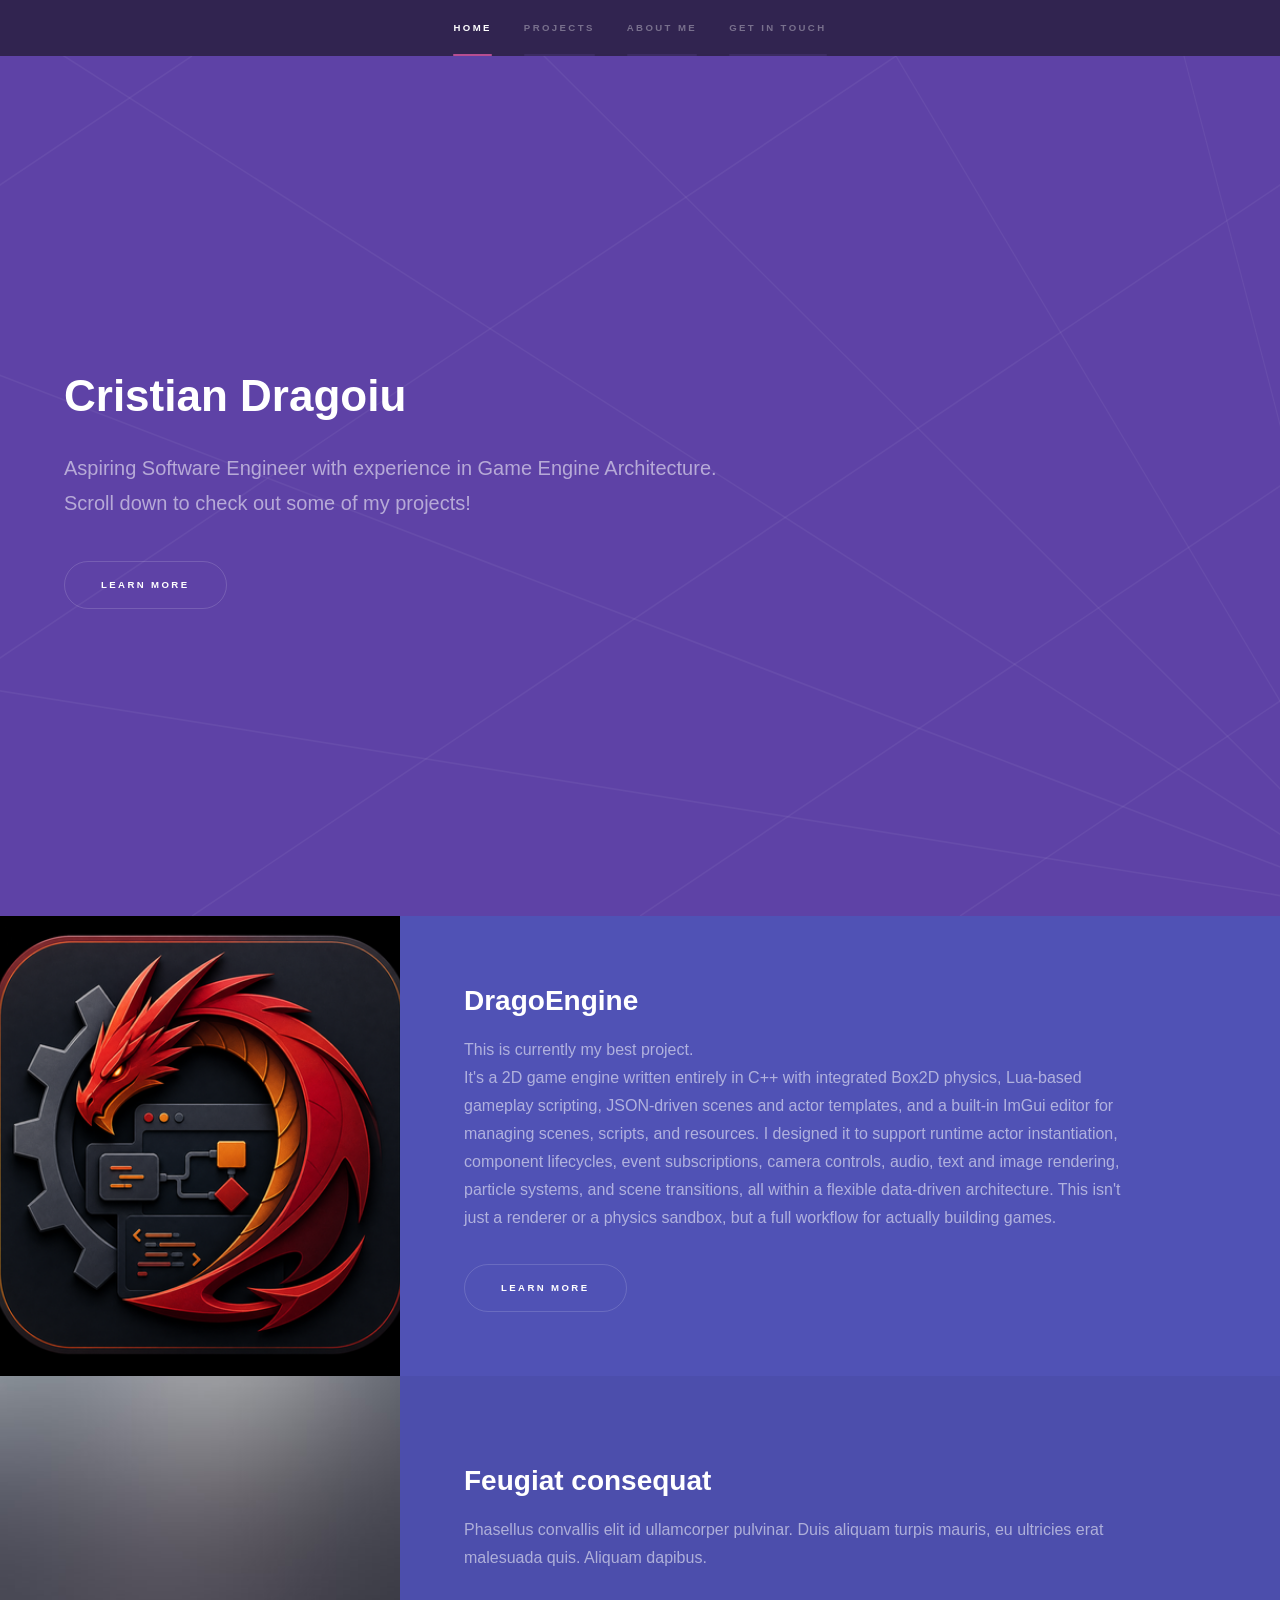
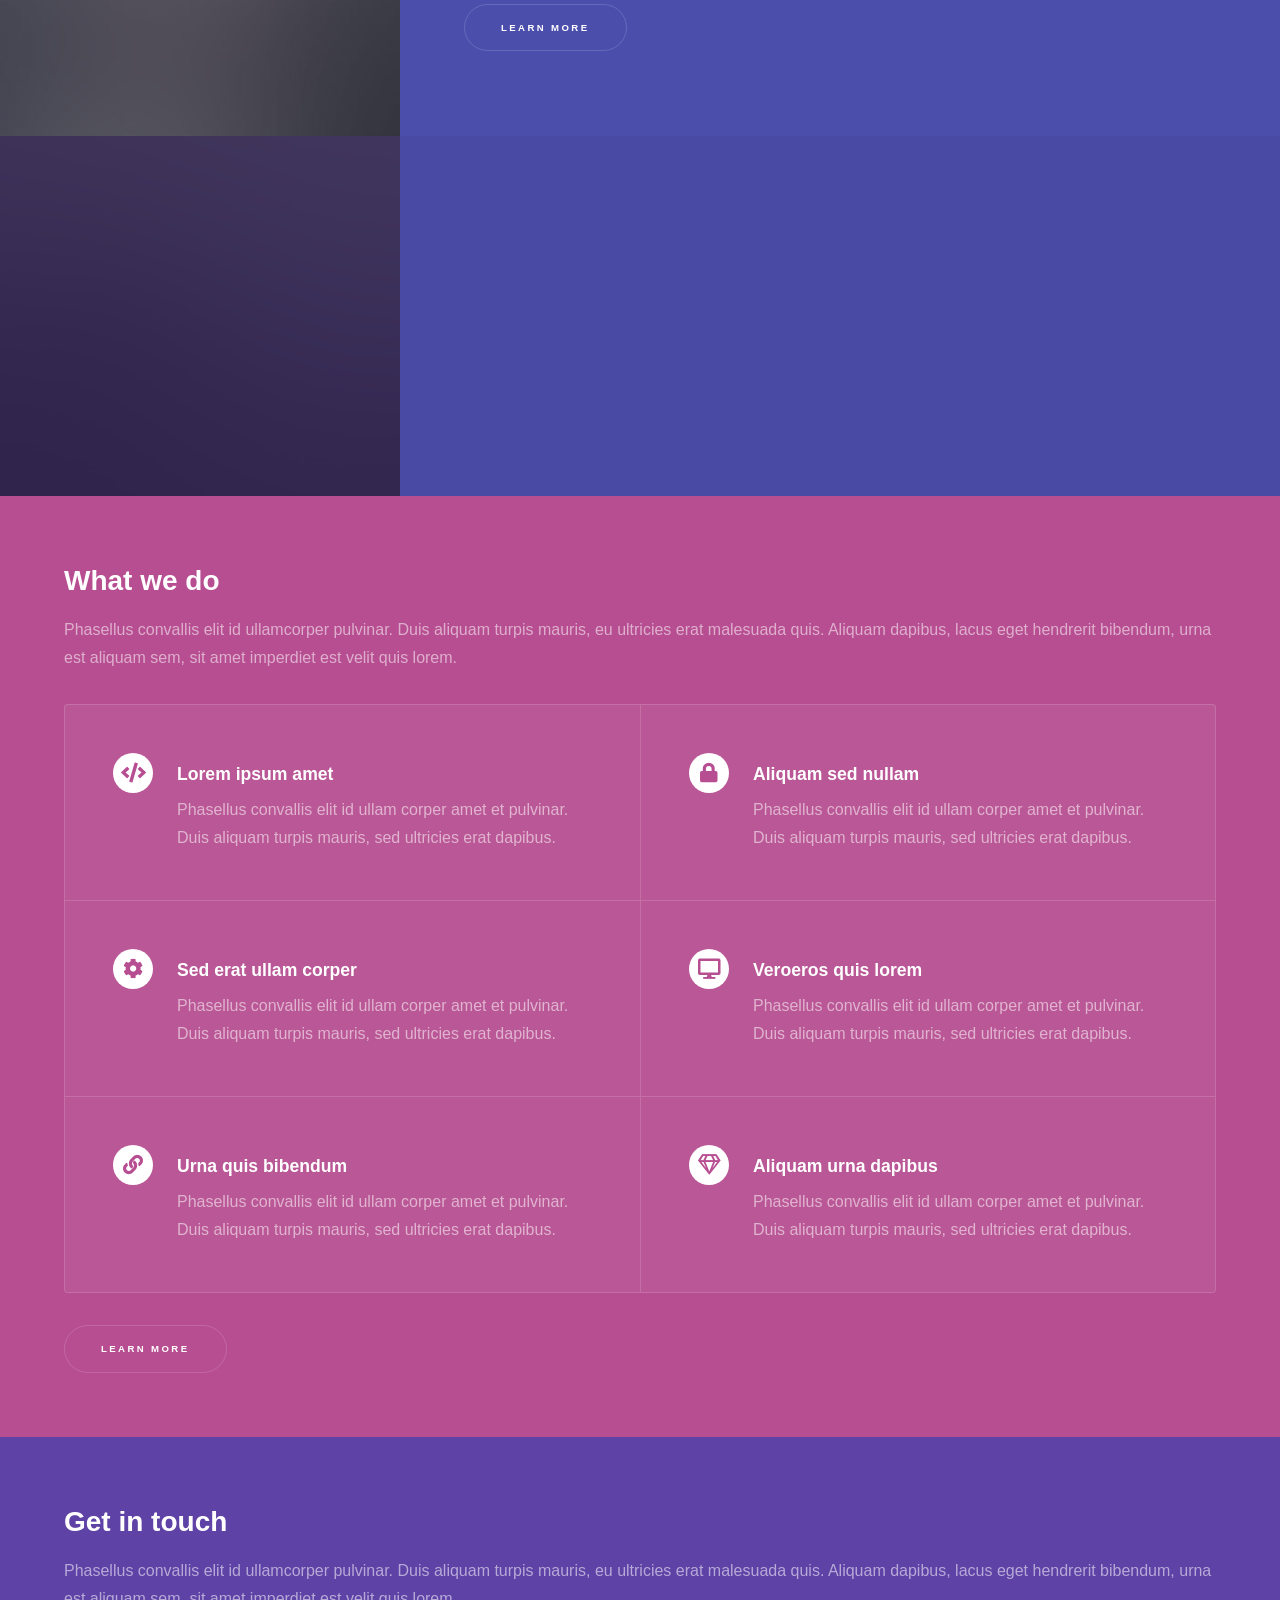
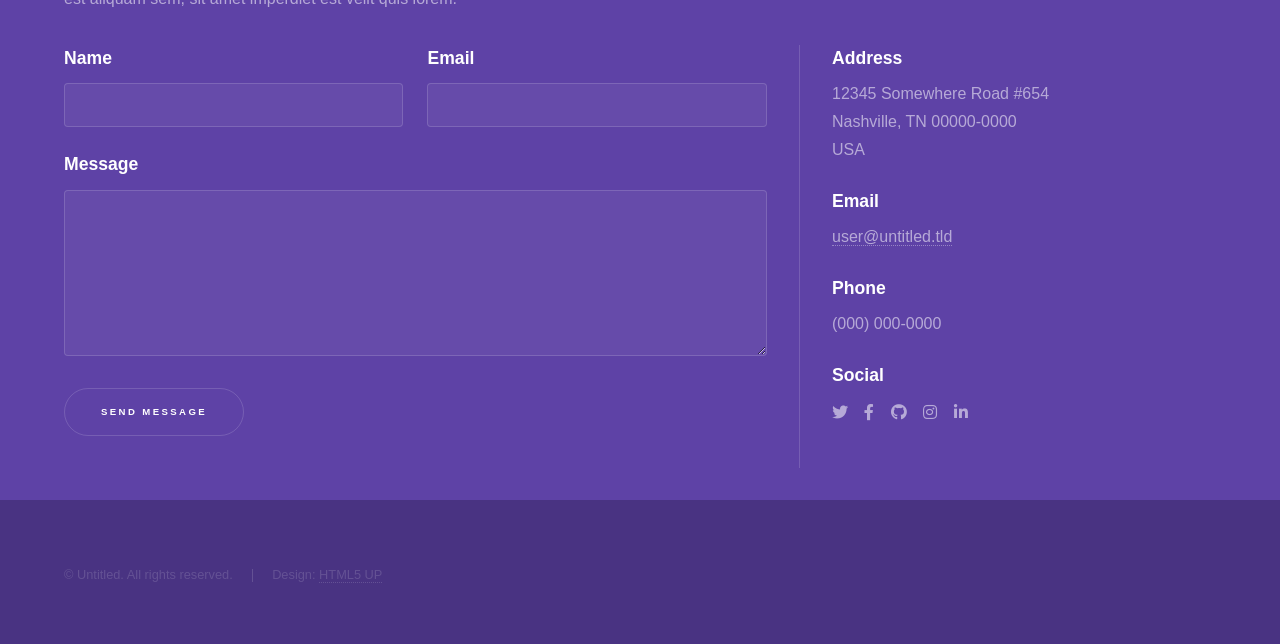
==== index.html @ 1ce28877 "updated game engine name, and the associated image." ====
<!DOCTYPE HTML>
<!--
	Hyperspace by HTML5 UP
	html5up.net | @ajlkn
	Free for personal and commercial use under the CCA 3.0 license (html5up.net/license)
-->
<html>
	<head>
		<title>Hyperspace by HTML5 UP</title>
		<meta charset="utf-8" />
		<meta name="viewport" content="width=device-width, initial-scale=1, user-scalable=no" />
		<link rel="stylesheet" href="assets/css/main.css" />
		<noscript><link rel="stylesheet" href="assets/css/noscript.css" /></noscript>
	</head>
	<body class="is-preload">

		<!-- Sidebar -->
			<section id="sidebar">
				<div class="inner">
					<nav>
						<ul>
							<li><a href="#intro">Home</a></li>
							<li><a href="#one">Projects</a></li>
							<li><a href="#two">About Me</a></li>
							<li><a href="#three">Get in touch</a></li>
						</ul>
					</nav>
				</div>
			</section>

		<!-- Wrapper -->
			<div id="wrapper">

				<!-- Intro -->
					<section id="intro" class="wrapper style1 fullscreen fade-up">
						<div class="inner">
							<h1>Cristian Dragoiu</h1>
							<p>Aspiring Software Engineer with experience in Game Engine Architecture. <br> Scroll down to check out some of my projects!</p>
							<!-- <p>Please scroll down to check out some of my projects!</p> -->
							<ul class="actions">
								<li><a href="#one" class="button scrolly">Learn more</a></li>
							</ul>
						</div>
					</section>

				<!-- One -->
					<section id="one" class="wrapper style2 spotlights">
						<section>
							<a href="#" class="image"><img src="images/dragoEngine438x438.png" alt="" data-position="center center" /></a>
							<div class="content">
								<div class="inner">
									<h2>DragoEngine</h2>
									<p>This is currently my best project. <br> It's a 2D game engine written entirely in C++ with integrated Box2D physics, Lua-based gameplay scripting, JSON-driven scenes and actor templates, and a built-in ImGui editor for managing scenes, scripts, and resources. I designed it to support runtime actor instantiation, component lifecycles, event subscriptions, camera controls, audio, text and image rendering, particle systems, and scene transitions, all within a flexible data-driven architecture. This isn't just a renderer or a physics sandbox, but a full workflow for actually building games. </p>
									<ul class="actions">
										<li><a href="generic.html" class="button">Learn more</a></li>
									</ul>
								</div>
							</div>
						</section>
						<section>
							<a href="#" class="image"><img src="images/pic02.jpg" alt="" data-position="top center" /></a>
							<div class="content">
								<div class="inner">
									<h2>Feugiat consequat</h2>
									<p>Phasellus convallis elit id ullamcorper pulvinar. Duis aliquam turpis mauris, eu ultricies erat malesuada quis. Aliquam dapibus.</p>
									<ul class="actions">
										<li><a href="generic.html" class="button">Learn more</a></li>
									</ul>
								</div>
							</div>
						</section>
						<section>
							<a href="#" class="image"><img src="images/pic03.jpg" alt="" data-position="25% 25%" /></a>
							<div class="content">
								<div class="inner">
									<h2>Ultricies aliquam</h2>
									<p>Phasellus convallis elit id ullamcorper pulvinar. Duis aliquam turpis mauris, eu ultricies erat malesuada quis. Aliquam dapibus.</p>
									<ul class="actions">
										<li><a href="generic.html" class="button">Learn more</a></li>
									</ul>
								</div>
							</div>
						</section>
					</section>

				<!-- Two -->
					<section id="two" class="wrapper style3 fade-up">
						<div class="inner">
							<h2>What we do</h2>
							<p>Phasellus convallis elit id ullamcorper pulvinar. Duis aliquam turpis mauris, eu ultricies erat malesuada quis. Aliquam dapibus, lacus eget hendrerit bibendum, urna est aliquam sem, sit amet imperdiet est velit quis lorem.</p>
							<div class="features">
								<section>
									<span class="icon solid major fa-code"></span>
									<h3>Lorem ipsum amet</h3>
									<p>Phasellus convallis elit id ullam corper amet et pulvinar. Duis aliquam turpis mauris, sed ultricies erat dapibus.</p>
								</section>
								<section>
									<span class="icon solid major fa-lock"></span>
									<h3>Aliquam sed nullam</h3>
									<p>Phasellus convallis elit id ullam corper amet et pulvinar. Duis aliquam turpis mauris, sed ultricies erat dapibus.</p>
								</section>
								<section>
									<span class="icon solid major fa-cog"></span>
									<h3>Sed erat ullam corper</h3>
									<p>Phasellus convallis elit id ullam corper amet et pulvinar. Duis aliquam turpis mauris, sed ultricies erat dapibus.</p>
								</section>
								<section>
									<span class="icon solid major fa-desktop"></span>
									<h3>Veroeros quis lorem</h3>
									<p>Phasellus convallis elit id ullam corper amet et pulvinar. Duis aliquam turpis mauris, sed ultricies erat dapibus.</p>
								</section>
								<section>
									<span class="icon solid major fa-link"></span>
									<h3>Urna quis bibendum</h3>
									<p>Phasellus convallis elit id ullam corper amet et pulvinar. Duis aliquam turpis mauris, sed ultricies erat dapibus.</p>
								</section>
								<section>
									<span class="icon major fa-gem"></span>
									<h3>Aliquam urna dapibus</h3>
									<p>Phasellus convallis elit id ullam corper amet et pulvinar. Duis aliquam turpis mauris, sed ultricies erat dapibus.</p>
								</section>
							</div>
							<ul class="actions">
								<li><a href="generic.html" class="button">Learn more</a></li>
							</ul>
						</div>
					</section>

				<!-- Three -->
					<section id="three" class="wrapper style1 fade-up">
						<div class="inner">
							<h2>Get in touch</h2>
							<p>Phasellus convallis elit id ullamcorper pulvinar. Duis aliquam turpis mauris, eu ultricies erat malesuada quis. Aliquam dapibus, lacus eget hendrerit bibendum, urna est aliquam sem, sit amet imperdiet est velit quis lorem.</p>
							<div class="split style1">
								<section>
									<form method="post" action="#">
										<div class="fields">
											<div class="field half">
												<label for="name">Name</label>
												<input type="text" name="name" id="name" />
											</div>
											<div class="field half">
												<label for="email">Email</label>
												<input type="text" name="email" id="email" />
											</div>
											<div class="field">
												<label for="message">Message</label>
												<textarea name="message" id="message" rows="5"></textarea>
											</div>
										</div>
										<ul class="actions">
											<li><a href="" class="button submit">Send Message</a></li>
										</ul>
									</form>
								</section>
								<section>
									<ul class="contact">
										<li>
											<h3>Address</h3>
											<span>12345 Somewhere Road #654<br />
											Nashville, TN 00000-0000<br />
											USA</span>
										</li>
										<li>
											<h3>Email</h3>
											<a href="#">user@untitled.tld</a>
										</li>
										<li>
											<h3>Phone</h3>
											<span>(000) 000-0000</span>
										</li>
										<li>
											<h3>Social</h3>
											<ul class="icons">
												<li><a href="#" class="icon brands fa-twitter"><span class="label">Twitter</span></a></li>
												<li><a href="#" class="icon brands fa-facebook-f"><span class="label">Facebook</span></a></li>
												<li><a href="#" class="icon brands fa-github"><span class="label">GitHub</span></a></li>
												<li><a href="#" class="icon brands fa-instagram"><span class="label">Instagram</span></a></li>
												<li><a href="#" class="icon brands fa-linkedin-in"><span class="label">LinkedIn</span></a></li>
											</ul>
										</li>
									</ul>
								</section>
							</div>
						</div>
					</section>

			</div>

		<!-- Footer -->
			<footer id="footer" class="wrapper style1-alt">
				<div class="inner">
					<ul class="menu">
						<li>&copy; Untitled. All rights reserved.</li><li>Design: <a href="http://html5up.net">HTML5 UP</a></li>
					</ul>
				</div>
			</footer>

		<!-- Scripts -->
			<script src="assets/js/jquery.min.js"></script>
			<script src="assets/js/jquery.scrollex.min.js"></script>
			<script src="assets/js/jquery.scrolly.min.js"></script>
			<script src="assets/js/browser.min.js"></script>
			<script src="assets/js/breakpoints.min.js"></script>
			<script src="assets/js/util.js"></script>
			<script src="assets/js/main.js"></script>

	</body>
</html>
---- assets/css/main.css ----
@import url(fontawesome-all.min.css);

/*
	Hyperspace by HTML5 UP
	html5up.net | @ajlkn
	Free for personal and commercial use under the CCA 3.0 license (html5up.net/license)
*/

html, body, div, span, applet, object,
iframe, h1, h2, h3, h4, h5, h6, p, blockquote,
pre, a, abbr, acronym, address, big, cite,
code, del, dfn, em, img, ins, kbd, q, s, samp,
small, strike, strong, sub, sup, tt, var, b,
u, i, center, dl, dt, dd, ol, ul, li, fieldset,
form, label, legend, table, caption, tbody,
tfoot, thead, tr, th, td, article, aside,
canvas, details, embed, figure, figcaption,
footer, header, hgroup, menu, nav, output, ruby,
section, summary, time, mark, audio, video {
	margin: 0;
	padding: 0;
	border: 0;
	font-size: 100%;
	font: inherit;
	vertical-align: baseline;}

article, aside, details, figcaption, figure,
footer, header, hgroup, menu, nav, section {
	display: block;}

body {
	line-height: 1;
}

ol, ul {
	list-style: none;
}

blockquote, q {
	quotes: none;
}

	blockquote:before, blockquote:after, q:before, q:after {
		content: '';
		content: none;
	}

table {
	border-collapse: collapse;
	border-spacing: 0;
}

body {
	-webkit-text-size-adjust: none;
}

mark {
	background-color: transparent;
	color: inherit;
}

input::-moz-focus-inner {
	border: 0;
	padding: 0;
}

input, select, textarea {
	-moz-appearance: none;
	-webkit-appearance: none;
	-ms-appearance: none;
	appearance: none;
}

/* Basic */

	@-ms-viewport {
		width: device-width;
	}

	body {
		-ms-overflow-style: scrollbar;
	}

	@media screen and (max-width: 480px) {

		html, body {
			min-width: 320px;
		}

	}

	html {
		box-sizing: border-box;
	}

	*, *:before, *:after {
		box-sizing: inherit;
	}

	body {
		background: #312450;
	}

		body.is-preload *, body.is-preload *:before, body.is-preload *:after {
			-moz-animation: none !important;
			-webkit-animation: none !important;
			-ms-animation: none !important;
			animation: none !important;
			-moz-transition: none !important;
			-webkit-transition: none !important;
			-ms-transition: none !important;
			transition: none !important;
		}

/* Type */

	body, input, select, textarea {
		color: rgba(255, 255, 255, 0.55);
		font-family: Arial, Helvetica, sans-serif;
		font-size: 16.5pt;
		font-weight: normal;
		line-height: 1.75;
	}

		@media screen and (max-width: 1680px) {

			body, input, select, textarea {
				font-size: 13pt;
			}

		}

		@media screen and (max-width: 1280px) {

			body, input, select, textarea {
				font-size: 12pt;
			}

		}

		@media screen and (max-width: 360px) {

			body, input, select, textarea {
				font-size: 11pt;
			}

		}

	a {
		-moz-transition: color 0.2s ease, border-bottom-color 0.2s ease;
		-webkit-transition: color 0.2s ease, border-bottom-color 0.2s ease;
		-ms-transition: color 0.2s ease, border-bottom-color 0.2s ease;
		transition: color 0.2s ease, border-bottom-color 0.2s ease;
		border-bottom: dotted 1px rgba(255, 255, 255, 0.35);
		color: inherit;
		text-decoration: none;
	}

		a:hover {
			border-bottom-color: transparent;
			color: #ffffff;
		}

	strong, b {
		color: #ffffff;
		font-weight: bold;
	}

	em, i {
		font-style: italic;
	}

	p {
		margin: 0 0 2em 0;
	}

	h1, h2, h3, h4, h5, h6 {
		color: #ffffff;
		font-weight: bold;
		line-height: 1.5;
		margin: 0 0 0.5em 0;
	}

		h1 a, h2 a, h3 a, h4 a, h5 a, h6 a {
			color: inherit;
			text-decoration: none;
		}

	h1 {
		font-size: 2.75em;
	}

		h1.major {
			margin: 0 0 1.3em 0;
			position: relative;
			padding-bottom: 0.35em;
		}

			h1.major:after {
				background-image: -moz-linear-gradient(to right, #5e42a6, #b74e91);
				background-image: -webkit-linear-gradient(to right, #5e42a6, #b74e91);
				background-image: -ms-linear-gradient(to right, #5e42a6, #b74e91);
				background-image: linear-gradient(to right, #5e42a6, #b74e91);
				-moz-transition: max-width 0.2s ease;
				-webkit-transition: max-width 0.2s ease;
				-ms-transition: max-width 0.2s ease;
				transition: max-width 0.2s ease;
				border-radius: 0.2em;
				bottom: 0;
				content: '';
				height: 0.05em;
				position: absolute;
				right: 0;
				width: 100%;
			}

	h2 {
		font-size: 1.75em;
	}

	h3 {
		font-size: 1.1em;
	}

	h4 {
		font-size: 1em;
	}

	h5 {
		font-size: 0.8em;
	}

	h6 {
		font-size: 0.6em;
	}

	@media screen and (max-width: 736px) {

		h1 {
			font-size: 2em;
		}

		h2 {
			font-size: 1.25em;
		}

		h3 {
			font-size: 1em;
		}

		h4 {
			font-size: 0.8em;
		}

		h5 {
			font-size: 0.6em;
		}

		h6 {
			font-size: 0.6em;
		}

	}

	sub {
		font-size: 0.8em;
		position: relative;
		top: 0.5em;
	}

	sup {
		font-size: 0.8em;
		position: relative;
		top: -0.5em;
	}

	blockquote {
		border-left: solid 4px rgba(255, 255, 255, 0.15);
		font-style: italic;
		margin: 0 0 2em 0;
		padding: 0.5em 0 0.5em 2em;
	}

	code {
		background: rgba(255, 255, 255, 0.05);
		border-radius: 0.25em;
		border: solid 1px rgba(255, 255, 255, 0.15);
		font-family: "Courier New", monospace;
		font-size: 0.9em;
		margin: 0 0.25em;
		padding: 0.25em 0.65em;
	}

	pre {
		-webkit-overflow-scrolling: touch;
		font-family: "Courier New", monospace;
		font-size: 0.9em;
		margin: 0 0 2em 0;
	}

		pre code {
			display: block;
			line-height: 1.75em;
			padding: 1em 1.5em;
			overflow-x: auto;
		}

	hr {
		border: 0;
		border-bottom: solid 1px rgba(255, 255, 255, 0.15);
		margin: 2em 0;
	}

		hr.major {
			margin: 3em 0;
		}

	.align-left {
		text-align: left;
	}

	.align-center {
		text-align: center;
	}

	.align-right {
		text-align: right;
	}

/* Row */

	.row {
		display: flex;
		flex-wrap: wrap;
		box-sizing: border-box;
		align-items: stretch;
	}

		.row > * {
			box-sizing: border-box;
		}

		.row.gtr-uniform > * > :last-child {
			margin-bottom: 0;
		}

		.row.aln-left {
			justify-content: flex-start;
		}

		.row.aln-center {
			justify-content: center;
		}

		.row.aln-right {
			justify-content: flex-end;
		}

		.row.aln-top {
			align-items: flex-start;
		}

		.row.aln-middle {
			align-items: center;
		}

		.row.aln-bottom {
			align-items: flex-end;
		}

		.row > .imp {
			order: -1;
		}

		.row > .col-1 {
			width: 8.33333%;
		}

		.row > .off-1 {
			margin-left: 8.33333%;
		}

		.row > .col-2 {
			width: 16.66667%;
		}

		.row > .off-2 {
			margin-left: 16.66667%;
		}

		.row > .col-3 {
			width: 25%;
		}

		.row > .off-3 {
			margin-left: 25%;
		}

		.row > .col-4 {
			width: 33.33333%;
		}

		.row > .off-4 {
			margin-left: 33.33333%;
		}

		.row > .col-5 {
			width: 41.66667%;
		}

		.row > .off-5 {
			margin-left: 41.66667%;
		}

		.row > .col-6 {
			width: 50%;
		}

		.row > .off-6 {
			margin-left: 50%;
		}

		.row > .col-7 {
			width: 58.33333%;
		}

		.row > .off-7 {
			margin-left: 58.33333%;
		}

		.row > .col-8 {
			width: 66.66667%;
		}

		.row > .off-8 {
			margin-left: 66.66667%;
		}

		.row > .col-9 {
			width: 75%;
		}

		.row > .off-9 {
			margin-left: 75%;
		}

		.row > .col-10 {
			width: 83.33333%;
		}

		.row > .off-10 {
			margin-left: 83.33333%;
		}

		.row > .col-11 {
			width: 91.66667%;
		}

		.row > .off-11 {
			margin-left: 91.66667%;
		}

		.row > .col-12 {
			width: 100%;
		}

		.row > .off-12 {
			margin-left: 100%;
		}

		.row.gtr-0 {
			margin-top: 0;
			margin-left: 0em;
		}

			.row.gtr-0 > * {
				padding: 0 0 0 0em;
			}

			.row.gtr-0.gtr-uniform {
				margin-top: 0em;
			}

				.row.gtr-0.gtr-uniform > * {
					padding-top: 0em;
				}

		.row.gtr-25 {
			margin-top: 0;
			margin-left: -0.375em;
		}

			.row.gtr-25 > * {
				padding: 0 0 0 0.375em;
			}

			.row.gtr-25.gtr-uniform {
				margin-top: -0.375em;
			}

				.row.gtr-25.gtr-uniform > * {
					padding-top: 0.375em;
				}

		.row.gtr-50 {
			margin-top: 0;
			margin-left: -0.75em;
		}

			.row.gtr-50 > * {
				padding: 0 0 0 0.75em;
			}

			.row.gtr-50.gtr-uniform {
				margin-top: -0.75em;
			}

				.row.gtr-50.gtr-uniform > * {
					padding-top: 0.75em;
				}

		.row {
			margin-top: 0;
			margin-left: -1.5em;
		}

			.row > * {
				padding: 0 0 0 1.5em;
			}

			.row.gtr-uniform {
				margin-top: -1.5em;
			}

				.row.gtr-uniform > * {
					padding-top: 1.5em;
				}

		.row.gtr-150 {
			margin-top: 0;
			margin-left: -2.25em;
		}

			.row.gtr-150 > * {
				padding: 0 0 0 2.25em;
			}

			.row.gtr-150.gtr-uniform {
				margin-top: -2.25em;
			}

				.row.gtr-150.gtr-uniform > * {
					padding-top: 2.25em;
				}

		.row.gtr-200 {
			margin-top: 0;
			margin-left: -3em;
		}

			.row.gtr-200 > * {
				padding: 0 0 0 3em;
			}

			.row.gtr-200.gtr-uniform {
				margin-top: -3em;
			}

				.row.gtr-200.gtr-uniform > * {
					padding-top: 3em;
				}

		@media screen and (max-width: 1680px) {

			.row {
				display: flex;
				flex-wrap: wrap;
				box-sizing: border-box;
				align-items: stretch;
			}

				.row > * {
					box-sizing: border-box;
				}

				.row.gtr-uniform > * > :last-child {
					margin-bottom: 0;
				}

				.row.aln-left {
					justify-content: flex-start;
				}

				.row.aln-center {
					justify-content: center;
				}

				.row.aln-right {
					justify-content: flex-end;
				}

				.row.aln-top {
					align-items: flex-start;
				}

				.row.aln-middle {
					align-items: center;
				}

				.row.aln-bottom {
					align-items: flex-end;
				}

				.row > .imp-xlarge {
					order: -1;
				}

				.row > .col-1-xlarge {
					width: 8.33333%;
				}

				.row > .off-1-xlarge {
					margin-left: 8.33333%;
				}

				.row > .col-2-xlarge {
					width: 16.66667%;
				}

				.row > .off-2-xlarge {
					margin-left: 16.66667%;
				}

				.row > .col-3-xlarge {
					width: 25%;
				}

				.row > .off-3-xlarge {
					margin-left: 25%;
				}

				.row > .col-4-xlarge {
					width: 33.33333%;
				}

				.row > .off-4-xlarge {
					margin-left: 33.33333%;
				}

				.row > .col-5-xlarge {
					width: 41.66667%;
				}

				.row > .off-5-xlarge {
					margin-left: 41.66667%;
				}

				.row > .col-6-xlarge {
					width: 50%;
				}

				.row > .off-6-xlarge {
					margin-left: 50%;
				}

				.row > .col-7-xlarge {
					width: 58.33333%;
				}

				.row > .off-7-xlarge {
					margin-left: 58.33333%;
				}

				.row > .col-8-xlarge {
					width: 66.66667%;
				}

				.row > .off-8-xlarge {
					margin-left: 66.66667%;
				}

				.row > .col-9-xlarge {
					width: 75%;
				}

				.row > .off-9-xlarge {
					margin-left: 75%;
				}

				.row > .col-10-xlarge {
					width: 83.33333%;
				}

				.row > .off-10-xlarge {
					margin-left: 83.33333%;
				}

				.row > .col-11-xlarge {
					width: 91.66667%;
				}

				.row > .off-11-xlarge {
					margin-left: 91.66667%;
				}

				.row > .col-12-xlarge {
					width: 100%;
				}

				.row > .off-12-xlarge {
					margin-left: 100%;
				}

				.row.gtr-0 {
					margin-top: 0;
					margin-left: 0em;
				}

					.row.gtr-0 > * {
						padding: 0 0 0 0em;
					}

					.row.gtr-0.gtr-uniform {
						margin-top: 0em;
					}

						.row.gtr-0.gtr-uniform > * {
							padding-top: 0em;
						}

				.row.gtr-25 {
					margin-top: 0;
					margin-left: -0.375em;
				}

					.row.gtr-25 > * {
						padding: 0 0 0 0.375em;
					}

					.row.gtr-25.gtr-uniform {
						margin-top: -0.375em;
					}

						.row.gtr-25.gtr-uniform > * {
							padding-top: 0.375em;
						}

				.row.gtr-50 {
					margin-top: 0;
					margin-left: -0.75em;
				}

					.row.gtr-50 > * {
						padding: 0 0 0 0.75em;
					}

					.row.gtr-50.gtr-uniform {
						margin-top: -0.75em;
					}

						.row.gtr-50.gtr-uniform > * {
							padding-top: 0.75em;
						}

				.row {
					margin-top: 0;
					margin-left: -1.5em;
				}

					.row > * {
						padding: 0 0 0 1.5em;
					}

					.row.gtr-uniform {
						margin-top: -1.5em;
					}

						.row.gtr-uniform > * {
							padding-top: 1.5em;
						}

				.row.gtr-150 {
					margin-top: 0;
					margin-left: -2.25em;
				}

					.row.gtr-150 > * {
						padding: 0 0 0 2.25em;
					}

					.row.gtr-150.gtr-uniform {
						margin-top: -2.25em;
					}

						.row.gtr-150.gtr-uniform > * {
							padding-top: 2.25em;
						}

				.row.gtr-200 {
					margin-top: 0;
					margin-left: -3em;
				}

					.row.gtr-200 > * {
						padding: 0 0 0 3em;
					}

					.row.gtr-200.gtr-uniform {
						margin-top: -3em;
					}

						.row.gtr-200.gtr-uniform > * {
							padding-top: 3em;
						}

		}

		@media screen and (max-width: 1280px) {

			.row {
				display: flex;
				flex-wrap: wrap;
				box-sizing: border-box;
				align-items: stretch;
			}

				.row > * {
					box-sizing: border-box;
				}

				.row.gtr-uniform > * > :last-child {
					margin-bottom: 0;
				}

				.row.aln-left {
					justify-content: flex-start;
				}

				.row.aln-center {
					justify-content: center;
				}

				.row.aln-right {
					justify-content: flex-end;
				}

				.row.aln-top {
					align-items: flex-start;
				}

				.row.aln-middle {
					align-items: center;
				}

				.row.aln-bottom {
					align-items: flex-end;
				}

				.row > .imp-large {
					order: -1;
				}

				.row > .col-1-large {
					width: 8.33333%;
				}

				.row > .off-1-large {
					margin-left: 8.33333%;
				}

				.row > .col-2-large {
					width: 16.66667%;
				}

				.row > .off-2-large {
					margin-left: 16.66667%;
				}

				.row > .col-3-large {
					width: 25%;
				}

				.row > .off-3-large {
					margin-left: 25%;
				}

				.row > .col-4-large {
					width: 33.33333%;
				}

				.row > .off-4-large {
					margin-left: 33.33333%;
				}

				.row > .col-5-large {
					width: 41.66667%;
				}

				.row > .off-5-large {
					margin-left: 41.66667%;
				}

				.row > .col-6-large {
					width: 50%;
				}

				.row > .off-6-large {
					margin-left: 50%;
				}

				.row > .col-7-large {
					width: 58.33333%;
				}

				.row > .off-7-large {
					margin-left: 58.33333%;
				}

				.row > .col-8-large {
					width: 66.66667%;
				}

				.row > .off-8-large {
					margin-left: 66.66667%;
				}

				.row > .col-9-large {
					width: 75%;
				}

				.row > .off-9-large {
					margin-left: 75%;
				}

				.row > .col-10-large {
					width: 83.33333%;
				}

				.row > .off-10-large {
					margin-left: 83.33333%;
				}

				.row > .col-11-large {
					width: 91.66667%;
				}

				.row > .off-11-large {
					margin-left: 91.66667%;
				}

				.row > .col-12-large {
					width: 100%;
				}

				.row > .off-12-large {
					margin-left: 100%;
				}

				.row.gtr-0 {
					margin-top: 0;
					margin-left: 0em;
				}

					.row.gtr-0 > * {
						padding: 0 0 0 0em;
					}

					.row.gtr-0.gtr-uniform {
						margin-top: 0em;
					}

						.row.gtr-0.gtr-uniform > * {
							padding-top: 0em;
						}

				.row.gtr-25 {
					margin-top: 0;
					margin-left: -0.375em;
				}

					.row.gtr-25 > * {
						padding: 0 0 0 0.375em;
					}

					.row.gtr-25.gtr-uniform {
						margin-top: -0.375em;
					}

						.row.gtr-25.gtr-uniform > * {
							padding-top: 0.375em;
						}

				.row.gtr-50 {
					margin-top: 0;
					margin-left: -0.75em;
				}

					.row.gtr-50 > * {
						padding: 0 0 0 0.75em;
					}

					.row.gtr-50.gtr-uniform {
						margin-top: -0.75em;
					}

						.row.gtr-50.gtr-uniform > * {
							padding-top: 0.75em;
						}

				.row {
					margin-top: 0;
					margin-left: -1.5em;
				}

					.row > * {
						padding: 0 0 0 1.5em;
					}

					.row.gtr-uniform {
						margin-top: -1.5em;
					}

						.row.gtr-uniform > * {
							padding-top: 1.5em;
						}

				.row.gtr-150 {
					margin-top: 0;
					margin-left: -2.25em;
				}

					.row.gtr-150 > * {
						padding: 0 0 0 2.25em;
					}

					.row.gtr-150.gtr-uniform {
						margin-top: -2.25em;
					}

						.row.gtr-150.gtr-uniform > * {
							padding-top: 2.25em;
						}

				.row.gtr-200 {
					margin-top: 0;
					margin-left: -3em;
				}

					.row.gtr-200 > * {
						padding: 0 0 0 3em;
					}

					.row.gtr-200.gtr-uniform {
						margin-top: -3em;
					}

						.row.gtr-200.gtr-uniform > * {
							padding-top: 3em;
						}

		}

		@media screen and (max-width: 980px) {

			.row {
				display: flex;
				flex-wrap: wrap;
				box-sizing: border-box;
				align-items: stretch;
			}

				.row > * {
					box-sizing: border-box;
				}

				.row.gtr-uniform > * > :last-child {
					margin-bottom: 0;
				}

				.row.aln-left {
					justify-content: flex-start;
				}

				.row.aln-center {
					justify-content: center;
				}

				.row.aln-right {
					justify-content: flex-end;
				}

				.row.aln-top {
					align-items: flex-start;
				}

				.row.aln-middle {
					align-items: center;
				}

				.row.aln-bottom {
					align-items: flex-end;
				}

				.row > .imp-medium {
					order: -1;
				}

				.row > .col-1-medium {
					width: 8.33333%;
				}

				.row > .off-1-medium {
					margin-left: 8.33333%;
				}

				.row > .col-2-medium {
					width: 16.66667%;
				}

				.row > .off-2-medium {
					margin-left: 16.66667%;
				}

				.row > .col-3-medium {
					width: 25%;
				}

				.row > .off-3-medium {
					margin-left: 25%;
				}

				.row > .col-4-medium {
					width: 33.33333%;
				}

				.row > .off-4-medium {
					margin-left: 33.33333%;
				}

				.row > .col-5-medium {
					width: 41.66667%;
				}

				.row > .off-5-medium {
					margin-left: 41.66667%;
				}

				.row > .col-6-medium {
					width: 50%;
				}

				.row > .off-6-medium {
					margin-left: 50%;
				}

				.row > .col-7-medium {
					width: 58.33333%;
				}

				.row > .off-7-medium {
					margin-left: 58.33333%;
				}

				.row > .col-8-medium {
					width: 66.66667%;
				}

				.row > .off-8-medium {
					margin-left: 66.66667%;
				}

				.row > .col-9-medium {
					width: 75%;
				}

				.row > .off-9-medium {
					margin-left: 75%;
				}

				.row > .col-10-medium {
					width: 83.33333%;
				}

				.row > .off-10-medium {
					margin-left: 83.33333%;
				}

				.row > .col-11-medium {
					width: 91.66667%;
				}

				.row > .off-11-medium {
					margin-left: 91.66667%;
				}

				.row > .col-12-medium {
					width: 100%;
				}

				.row > .off-12-medium {
					margin-left: 100%;
				}

				.row.gtr-0 {
					margin-top: 0;
					margin-left: 0em;
				}

					.row.gtr-0 > * {
						padding: 0 0 0 0em;
					}

					.row.gtr-0.gtr-uniform {
						margin-top: 0em;
					}

						.row.gtr-0.gtr-uniform > * {
							padding-top: 0em;
						}

				.row.gtr-25 {
					margin-top: 0;
					margin-left: -0.375em;
				}

					.row.gtr-25 > * {
						padding: 0 0 0 0.375em;
					}

					.row.gtr-25.gtr-uniform {
						margin-top: -0.375em;
					}

						.row.gtr-25.gtr-uniform > * {
							padding-top: 0.375em;
						}

				.row.gtr-50 {
					margin-top: 0;
					margin-left: -0.75em;
				}

					.row.gtr-50 > * {
						padding: 0 0 0 0.75em;
					}

					.row.gtr-50.gtr-uniform {
						margin-top: -0.75em;
					}

						.row.gtr-50.gtr-uniform > * {
							padding-top: 0.75em;
						}

				.row {
					margin-top: 0;
					margin-left: -1.5em;
				}

					.row > * {
						padding: 0 0 0 1.5em;
					}

					.row.gtr-uniform {
						margin-top: -1.5em;
					}

						.row.gtr-uniform > * {
							padding-top: 1.5em;
						}

				.row.gtr-150 {
					margin-top: 0;
					margin-left: -2.25em;
				}

					.row.gtr-150 > * {
						padding: 0 0 0 2.25em;
					}

					.row.gtr-150.gtr-uniform {
						margin-top: -2.25em;
					}

						.row.gtr-150.gtr-uniform > * {
							padding-top: 2.25em;
						}

				.row.gtr-200 {
					margin-top: 0;
					margin-left: -3em;
				}

					.row.gtr-200 > * {
						padding: 0 0 0 3em;
					}

					.row.gtr-200.gtr-uniform {
						margin-top: -3em;
					}

						.row.gtr-200.gtr-uniform > * {
							padding-top: 3em;
						}

		}

		@media screen and (max-width: 736px) {

			.row {
				display: flex;
				flex-wrap: wrap;
				box-sizing: border-box;
				align-items: stretch;
			}

				.row > * {
					box-sizing: border-box;
				}

				.row.gtr-uniform > * > :last-child {
					margin-bottom: 0;
				}

				.row.aln-left {
					justify-content: flex-start;
				}

				.row.aln-center {
					justify-content: center;
				}

				.row.aln-right {
					justify-content: flex-end;
				}

				.row.aln-top {
					align-items: flex-start;
				}

				.row.aln-middle {
					align-items: center;
				}

				.row.aln-bottom {
					align-items: flex-end;
				}

				.row > .imp-small {
					order: -1;
				}

				.row > .col-1-small {
					width: 8.33333%;
				}

				.row > .off-1-small {
					margin-left: 8.33333%;
				}

				.row > .col-2-small {
					width: 16.66667%;
				}

				.row > .off-2-small {
					margin-left: 16.66667%;
				}

				.row > .col-3-small {
					width: 25%;
				}

				.row > .off-3-small {
					margin-left: 25%;
				}

				.row > .col-4-small {
					width: 33.33333%;
				}

				.row > .off-4-small {
					margin-left: 33.33333%;
				}

				.row > .col-5-small {
					width: 41.66667%;
				}

				.row > .off-5-small {
					margin-left: 41.66667%;
				}

				.row > .col-6-small {
					width: 50%;
				}

				.row > .off-6-small {
					margin-left: 50%;
				}

				.row > .col-7-small {
					width: 58.33333%;
				}

				.row > .off-7-small {
					margin-left: 58.33333%;
				}

				.row > .col-8-small {
					width: 66.66667%;
				}

				.row > .off-8-small {
					margin-left: 66.66667%;
				}

				.row > .col-9-small {
					width: 75%;
				}

				.row > .off-9-small {
					margin-left: 75%;
				}

				.row > .col-10-small {
					width: 83.33333%;
				}

				.row > .off-10-small {
					margin-left: 83.33333%;
				}

				.row > .col-11-small {
					width: 91.66667%;
				}

				.row > .off-11-small {
					margin-left: 91.66667%;
				}

				.row > .col-12-small {
					width: 100%;
				}

				.row > .off-12-small {
					margin-left: 100%;
				}

				.row.gtr-0 {
					margin-top: 0;
					margin-left: 0em;
				}

					.row.gtr-0 > * {
						padding: 0 0 0 0em;
					}

					.row.gtr-0.gtr-uniform {
						margin-top: 0em;
					}

						.row.gtr-0.gtr-uniform > * {
							padding-top: 0em;
						}

				.row.gtr-25 {
					margin-top: 0;
					margin-left: -0.375em;
				}

					.row.gtr-25 > * {
						padding: 0 0 0 0.375em;
					}

					.row.gtr-25.gtr-uniform {
						margin-top: -0.375em;
					}

						.row.gtr-25.gtr-uniform > * {
							padding-top: 0.375em;
						}

				.row.gtr-50 {
					margin-top: 0;
					margin-left: -0.75em;
				}

					.row.gtr-50 > * {
						padding: 0 0 0 0.75em;
					}

					.row.gtr-50.gtr-uniform {
						margin-top: -0.75em;
					}

						.row.gtr-50.gtr-uniform > * {
							padding-top: 0.75em;
						}

				.row {
					margin-top: 0;
					margin-left: -1.5em;
				}

					.row > * {
						padding: 0 0 0 1.5em;
					}

					.row.gtr-uniform {
						margin-top: -1.5em;
					}

						.row.gtr-uniform > * {
							padding-top: 1.5em;
						}

				.row.gtr-150 {
					margin-top: 0;
					margin-left: -2.25em;
				}

					.row.gtr-150 > * {
						padding: 0 0 0 2.25em;
					}

					.row.gtr-150.gtr-uniform {
						margin-top: -2.25em;
					}

						.row.gtr-150.gtr-uniform > * {
							padding-top: 2.25em;
						}

				.row.gtr-200 {
					margin-top: 0;
					margin-left: -3em;
				}

					.row.gtr-200 > * {
						padding: 0 0 0 3em;
					}

					.row.gtr-200.gtr-uniform {
						margin-top: -3em;
					}

						.row.gtr-200.gtr-uniform > * {
							padding-top: 3em;
						}

		}

		@media screen and (max-width: 480px) {

			.row {
				display: flex;
				flex-wrap: wrap;
				box-sizing: border-box;
				align-items: stretch;
			}

				.row > * {
					box-sizing: border-box;
				}

				.row.gtr-uniform > * > :last-child {
					margin-bottom: 0;
				}

				.row.aln-left {
					justify-content: flex-start;
				}

				.row.aln-center {
					justify-content: center;
				}

				.row.aln-right {
					justify-content: flex-end;
				}

				.row.aln-top {
					align-items: flex-start;
				}

				.row.aln-middle {
					align-items: center;
				}

				.row.aln-bottom {
					align-items: flex-end;
				}

				.row > .imp-xsmall {
					order: -1;
				}

				.row > .col-1-xsmall {
					width: 8.33333%;
				}

				.row > .off-1-xsmall {
					margin-left: 8.33333%;
				}

				.row > .col-2-xsmall {
					width: 16.66667%;
				}

				.row > .off-2-xsmall {
					margin-left: 16.66667%;
				}

				.row > .col-3-xsmall {
					width: 25%;
				}

				.row > .off-3-xsmall {
					margin-left: 25%;
				}

				.row > .col-4-xsmall {
					width: 33.33333%;
				}

				.row > .off-4-xsmall {
					margin-left: 33.33333%;
				}

				.row > .col-5-xsmall {
					width: 41.66667%;
				}

				.row > .off-5-xsmall {
					margin-left: 41.66667%;
				}

				.row > .col-6-xsmall {
					width: 50%;
				}

				.row > .off-6-xsmall {
					margin-left: 50%;
				}

				.row > .col-7-xsmall {
					width: 58.33333%;
				}

				.row > .off-7-xsmall {
					margin-left: 58.33333%;
				}

				.row > .col-8-xsmall {
					width: 66.66667%;
				}

				.row > .off-8-xsmall {
					margin-left: 66.66667%;
				}

				.row > .col-9-xsmall {
					width: 75%;
				}

				.row > .off-9-xsmall {
					margin-left: 75%;
				}

				.row > .col-10-xsmall {
					width: 83.33333%;
				}

				.row > .off-10-xsmall {
					margin-left: 83.33333%;
				}

				.row > .col-11-xsmall {
					width: 91.66667%;
				}

				.row > .off-11-xsmall {
					margin-left: 91.66667%;
				}

				.row > .col-12-xsmall {
					width: 100%;
				}

				.row > .off-12-xsmall {
					margin-left: 100%;
				}

				.row.gtr-0 {
					margin-top: 0;
					margin-left: 0em;
				}

					.row.gtr-0 > * {
						padding: 0 0 0 0em;
					}

					.row.gtr-0.gtr-uniform {
						margin-top: 0em;
					}

						.row.gtr-0.gtr-uniform > * {
							padding-top: 0em;
						}

				.row.gtr-25 {
					margin-top: 0;
					margin-left: -0.375em;
				}

					.row.gtr-25 > * {
						padding: 0 0 0 0.375em;
					}

					.row.gtr-25.gtr-uniform {
						margin-top: -0.375em;
					}

						.row.gtr-25.gtr-uniform > * {
							padding-top: 0.375em;
						}

				.row.gtr-50 {
					margin-top: 0;
					margin-left: -0.75em;
				}

					.row.gtr-50 > * {
						padding: 0 0 0 0.75em;
					}

					.row.gtr-50.gtr-uniform {
						margin-top: -0.75em;
					}

						.row.gtr-50.gtr-uniform > * {
							padding-top: 0.75em;
						}

				.row {
					margin-top: 0;
					margin-left: -1.5em;
				}

					.row > * {
						padding: 0 0 0 1.5em;
					}

					.row.gtr-uniform {
						margin-top: -1.5em;
					}

						.row.gtr-uniform > * {
							padding-top: 1.5em;
						}

				.row.gtr-150 {
					margin-top: 0;
					margin-left: -2.25em;
				}

					.row.gtr-150 > * {
						padding: 0 0 0 2.25em;
					}

					.row.gtr-150.gtr-uniform {
						margin-top: -2.25em;
					}

						.row.gtr-150.gtr-uniform > * {
							padding-top: 2.25em;
						}

				.row.gtr-200 {
					margin-top: 0;
					margin-left: -3em;
				}

					.row.gtr-200 > * {
						padding: 0 0 0 3em;
					}

					.row.gtr-200.gtr-uniform {
						margin-top: -3em;
					}

						.row.gtr-200.gtr-uniform > * {
							padding-top: 3em;
						}

		}

/* Box */

	.box {
		border-radius: 0.25em;
		border: solid 1px rgba(255, 255, 255, 0.15);
		margin-bottom: 2em;
		padding: 1.5em;
	}

		.box > :last-child,
		.box > :last-child > :last-child,
		.box > :last-child > :last-child > :last-child {
			margin-bottom: 0;
		}

		.box.alt {
			border: 0;
			border-radius: 0;
			padding: 0;
		}

/* Button */

	input[type="submit"],
	input[type="reset"],
	input[type="button"],
	button,
	.button {
		-moz-appearance: none;
		-webkit-appearance: none;
		-ms-appearance: none;
		appearance: none;
		-moz-transition: border-color 0.2s ease;
		-webkit-transition: border-color 0.2s ease;
		-ms-transition: border-color 0.2s ease;
		transition: border-color 0.2s ease;
		background-color: transparent;
		border: solid 1px !important;
		border-color: rgba(255, 255, 255, 0.15) !important;
		border-radius: 3em;
		color: #ffffff !important;
		cursor: pointer;
		display: inline-block;
		font-size: 0.6em;
		font-weight: bold;
		height: calc(4.75em + 2px);
		letter-spacing: 0.25em;
		line-height: 4.75em;
		outline: 0;
		padding: 0 3.75em;
		position: relative;
		text-align: center;
		text-decoration: none;
		text-transform: uppercase;
		white-space: nowrap;
	}

		input[type="submit"]:after,
		input[type="reset"]:after,
		input[type="button"]:after,
		button:after,
		.button:after {
			-moz-transform: scale(0.25);
			-webkit-transform: scale(0.25);
			-ms-transform: scale(0.25);
			transform: scale(0.25);
			pointer-events: none;
			-moz-transition: opacity 0.2s ease, -moz-transform 0.2s ease;
			-webkit-transition: opacity 0.2s ease, -webkit-transform 0.2s ease;
			-ms-transition: opacity 0.2s ease, -ms-transform 0.2s ease;
			transition: opacity 0.2s ease, transform 0.2s ease;
			background: #ffffff;
			border-radius: 3em;
			content: '';
			height: 100%;
			left: 0;
			opacity: 0;
			position: absolute;
			top: 0;
			width: 100%;
		}

		input[type="submit"].icon:before,
		input[type="reset"].icon:before,
		input[type="button"].icon:before,
		button.icon:before,
		.button.icon:before {
			margin-right: 0.75em;
		}

		input[type="submit"].fit,
		input[type="reset"].fit,
		input[type="button"].fit,
		button.fit,
		.button.fit {
			width: 100%;
		}

		input[type="submit"].small,
		input[type="reset"].small,
		input[type="button"].small,
		button.small,
		.button.small {
			font-size: 0.4em;
		}

		input[type="submit"].large,
		input[type="reset"].large,
		input[type="button"].large,
		button.large,
		.button.large {
			font-size: 0.8em;
		}

		input[type="submit"].primary,
		input[type="reset"].primary,
		input[type="button"].primary,
		button.primary,
		.button.primary {
			background-color: #ffffff;
			color: #312450 !important;
		}

			input[type="submit"].primary:after,
			input[type="reset"].primary:after,
			input[type="button"].primary:after,
			button.primary:after,
			.button.primary:after {
				display: none;
			}

		input[type="submit"].disabled, input[type="submit"]:disabled,
		input[type="reset"].disabled,
		input[type="reset"]:disabled,
		input[type="button"].disabled,
		input[type="button"]:disabled,
		button.disabled,
		button:disabled,
		.button.disabled,
		.button:disabled {
			cursor: default;
			opacity: 0.5;
			pointer-events: none;
		}

		input[type="submit"]:hover,
		input[type="reset"]:hover,
		input[type="button"]:hover,
		button:hover,
		.button:hover {
			border-color: rgba(255, 255, 255, 0.55) !important;
		}

			input[type="submit"]:hover:after,
			input[type="reset"]:hover:after,
			input[type="button"]:hover:after,
			button:hover:after,
			.button:hover:after {
				opacity: 0.05;
				-moz-transform: scale(1);
				-webkit-transform: scale(1);
				-ms-transform: scale(1);
				transform: scale(1);
			}

			input[type="submit"]:hover:active,
			input[type="reset"]:hover:active,
			input[type="button"]:hover:active,
			button:hover:active,
			.button:hover:active {
				border-color: #ffffff !important;
			}

				input[type="submit"]:hover:active:after,
				input[type="reset"]:hover:active:after,
				input[type="button"]:hover:active:after,
				button:hover:active:after,
				.button:hover:active:after {
					opacity: 0.1;
				}

/* Features */

	.features {
		display: -moz-flex;
		display: -webkit-flex;
		display: -ms-flex;
		display: flex;
		-moz-flex-wrap: wrap;
		-webkit-flex-wrap: wrap;
		-ms-flex-wrap: wrap;
		flex-wrap: wrap;
		border-radius: 0.25em;
		border: solid 1px rgba(255, 255, 255, 0.15);
		background: rgba(255, 255, 255, 0.05);
		margin: 0 0 2em 0;
	}

		.features section {
			padding: 3.5em 3em 1em 7em ;
			width: 50%;
			border-top: solid 1px rgba(255, 255, 255, 0.15);
			position: relative;
		}

			.features section:nth-child(-n + 2) {
				border-top-width: 0;
			}

			.features section:nth-child(2n) {
				border-left: solid 1px rgba(255, 255, 255, 0.15);
			}

			.features section .icon {
				-moz-transition: opacity 0.5s ease, -moz-transform 0.5s ease;
				-webkit-transition: opacity 0.5s ease, -webkit-transform 0.5s ease;
				-ms-transition: opacity 0.5s ease, -ms-transform 0.5s ease;
				transition: opacity 0.5s ease, transform 0.5s ease;
				-moz-transition-delay: 1s;
				-webkit-transition-delay: 1s;
				-ms-transition-delay: 1s;
				transition-delay: 1s;
				-moz-transform: scale(1);
				-webkit-transform: scale(1);
				-ms-transform: scale(1);
				transform: scale(1);
				position: absolute;
				left: 3em;
				top: 3em;
				opacity: 1;
			}

			.features section:nth-child(1) .icon {
				-moz-transition-delay: 0.15s;
				-webkit-transition-delay: 0.15s;
				-ms-transition-delay: 0.15s;
				transition-delay: 0.15s;
			}

			.features section:nth-child(2) .icon {
				-moz-transition-delay: 0.3s;
				-webkit-transition-delay: 0.3s;
				-ms-transition-delay: 0.3s;
				transition-delay: 0.3s;
			}

			.features section:nth-child(3) .icon {
				-moz-transition-delay: 0.45s;
				-webkit-transition-delay: 0.45s;
				-ms-transition-delay: 0.45s;
				transition-delay: 0.45s;
			}

			.features section:nth-child(4) .icon {
				-moz-transition-delay: 0.6s;
				-webkit-transition-delay: 0.6s;
				-ms-transition-delay: 0.6s;
				transition-delay: 0.6s;
			}

			.features section:nth-child(5) .icon {
				-moz-transition-delay: 0.75s;
				-webkit-transition-delay: 0.75s;
				-ms-transition-delay: 0.75s;
				transition-delay: 0.75s;
			}

			.features section:nth-child(6) .icon {
				-moz-transition-delay: 0.9s;
				-webkit-transition-delay: 0.9s;
				-ms-transition-delay: 0.9s;
				transition-delay: 0.9s;
			}

			.features section:nth-child(7) .icon {
				-moz-transition-delay: 1.05s;
				-webkit-transition-delay: 1.05s;
				-ms-transition-delay: 1.05s;
				transition-delay: 1.05s;
			}

			.features section:nth-child(8) .icon {
				-moz-transition-delay: 1.2s;
				-webkit-transition-delay: 1.2s;
				-ms-transition-delay: 1.2s;
				transition-delay: 1.2s;
			}

			.features section:nth-child(9) .icon {
				-moz-transition-delay: 1.35s;
				-webkit-transition-delay: 1.35s;
				-ms-transition-delay: 1.35s;
				transition-delay: 1.35s;
			}

			.features section:nth-child(10) .icon {
				-moz-transition-delay: 1.5s;
				-webkit-transition-delay: 1.5s;
				-ms-transition-delay: 1.5s;
				transition-delay: 1.5s;
			}

			.features section:nth-child(11) .icon {
				-moz-transition-delay: 1.65s;
				-webkit-transition-delay: 1.65s;
				-ms-transition-delay: 1.65s;
				transition-delay: 1.65s;
			}

			.features section:nth-child(12) .icon {
				-moz-transition-delay: 1.8s;
				-webkit-transition-delay: 1.8s;
				-ms-transition-delay: 1.8s;
				transition-delay: 1.8s;
			}

			.features section:nth-child(13) .icon {
				-moz-transition-delay: 1.95s;
				-webkit-transition-delay: 1.95s;
				-ms-transition-delay: 1.95s;
				transition-delay: 1.95s;
			}

			.features section:nth-child(14) .icon {
				-moz-transition-delay: 2.1s;
				-webkit-transition-delay: 2.1s;
				-ms-transition-delay: 2.1s;
				transition-delay: 2.1s;
			}

			.features section:nth-child(15) .icon {
				-moz-transition-delay: 2.25s;
				-webkit-transition-delay: 2.25s;
				-ms-transition-delay: 2.25s;
				transition-delay: 2.25s;
			}

			.features section:nth-child(16) .icon {
				-moz-transition-delay: 2.4s;
				-webkit-transition-delay: 2.4s;
				-ms-transition-delay: 2.4s;
				transition-delay: 2.4s;
			}

			.features section:nth-child(17) .icon {
				-moz-transition-delay: 2.55s;
				-webkit-transition-delay: 2.55s;
				-ms-transition-delay: 2.55s;
				transition-delay: 2.55s;
			}

			.features section:nth-child(18) .icon {
				-moz-transition-delay: 2.7s;
				-webkit-transition-delay: 2.7s;
				-ms-transition-delay: 2.7s;
				transition-delay: 2.7s;
			}

			.features section:nth-child(19) .icon {
				-moz-transition-delay: 2.85s;
				-webkit-transition-delay: 2.85s;
				-ms-transition-delay: 2.85s;
				transition-delay: 2.85s;
			}

			.features section:nth-child(20) .icon {
				-moz-transition-delay: 3s;
				-webkit-transition-delay: 3s;
				-ms-transition-delay: 3s;
				transition-delay: 3s;
			}

		.features.inactive section .icon {
			-moz-transform: scale(0.5);
			-webkit-transform: scale(0.5);
			-ms-transform: scale(0.5);
			transform: scale(0.5);
			opacity: 0;
		}

		@media screen and (max-width: 980px) {

			.features {
				display: block;
			}

				.features section {
					border-top-width: 1px !important;
					border-left-width: 0 !important;
					width: 100%;
				}

					.features section:first-child {
						border-top-width: 0 !important;
					}

		}

		@media screen and (max-width: 736px) {

			.features section {
				padding: 2.5em 1.5em 0.1em 5.5em ;
			}

				.features section .icon {
					left: 1.5em;
					top: 2em;
				}

		}

		@media screen and (max-width: 480px) {

			.features section {
				padding: 2em 1.5em 0.1em 1.5em ;
			}

				.features section .icon {
					left: 0;
					position: relative;
					top: 0;
				}

		}

/* Form */

	form {
		margin: 0 0 2em 0;
	}

		form > :last-child {
			margin-bottom: 0;
		}

		form > .fields {
			display: -moz-flex;
			display: -webkit-flex;
			display: -ms-flex;
			display: flex;
			-moz-flex-wrap: wrap;
			-webkit-flex-wrap: wrap;
			-ms-flex-wrap: wrap;
			flex-wrap: wrap;
			width: calc(100% + 3em);
			margin: -1.5em 0 2em -1.5em;
		}

			form > .fields > .field {
				-moz-flex-grow: 0;
				-webkit-flex-grow: 0;
				-ms-flex-grow: 0;
				flex-grow: 0;
				-moz-flex-shrink: 0;
				-webkit-flex-shrink: 0;
				-ms-flex-shrink: 0;
				flex-shrink: 0;
				padding: 1.5em 0 0 1.5em;
				width: calc(100% - 1.5em);
			}

				form > .fields > .field.half {
					width: calc(50% - 0.75em);
				}

				form > .fields > .field.third {
					width: calc(100%/3 - 0.5em);
				}

				form > .fields > .field.quarter {
					width: calc(25% - 0.375em);
				}

		@media screen and (max-width: 480px) {

			form > .fields {
				width: calc(100% + 3em);
				margin: -1.5em 0 2em -1.5em;
			}

				form > .fields > .field {
					padding: 1.5em 0 0 1.5em;
					width: calc(100% - 1.5em);
				}

					form > .fields > .field.half {
						width: calc(100% - 1.5em);
					}

					form > .fields > .field.third {
						width: calc(100% - 1.5em);
					}

					form > .fields > .field.quarter {
						width: calc(100% - 1.5em);
					}

		}

	label {
		color: #ffffff;
		font-weight: bold;
		line-height: 1.5;
		margin: 0 0 0.7em 0;
		display: block;
		font-size: 1.1em;
	}

	input[type="text"],
	input[type="password"],
	input[type="email"],
	input[type="tel"],
	select,
	textarea {
		-moz-appearance: none;
		-webkit-appearance: none;
		-ms-appearance: none;
		appearance: none;
		background: rgba(255, 255, 255, 0.05);
		border-radius: 0.25em;
		border: none;
		border: solid 1px rgba(255, 255, 255, 0.15);
		color: inherit;
		display: block;
		outline: 0;
		padding: 0 1em;
		text-decoration: none;
		width: 100%;
	}

		input[type="text"]:invalid,
		input[type="password"]:invalid,
		input[type="email"]:invalid,
		input[type="tel"]:invalid,
		select:invalid,
		textarea:invalid {
			box-shadow: none;
		}

		input[type="text"]:focus,
		input[type="password"]:focus,
		input[type="email"]:focus,
		input[type="tel"]:focus,
		select:focus,
		textarea:focus {
			border-color: #ffffff;
			box-shadow: 0 0 0 1px #ffffff;
		}

	select {
		background-image: url("data:image/svg+xml;charset=utf8,%3Csvg xmlns='http://www.w3.org/2000/svg' width='40' height='40' preserveAspectRatio='none' viewBox='0 0 40 40'%3E%3Cpath d='M9.4,12.3l10.4,10.4l10.4-10.4c0.2-0.2,0.5-0.4,0.9-0.4c0.3,0,0.6,0.1,0.9,0.4l3.3,3.3c0.2,0.2,0.4,0.5,0.4,0.9 c0,0.4-0.1,0.6-0.4,0.9L20.7,31.9c-0.2,0.2-0.5,0.4-0.9,0.4c-0.3,0-0.6-0.1-0.9-0.4L4.3,17.3c-0.2-0.2-0.4-0.5-0.4-0.9 c0-0.4,0.1-0.6,0.4-0.9l3.3-3.3c0.2-0.2,0.5-0.4,0.9-0.4S9.1,12.1,9.4,12.3z' fill='rgba(255, 255, 255, 0.15)' /%3E%3C/svg%3E");
		background-size: 1.25rem;
		background-repeat: no-repeat;
		background-position: calc(100% - 1rem) center;
		height: 2.75em;
		padding-right: 2.75em;
		text-overflow: ellipsis;
	}

		select option {
			color: #ffffff;
			background: #312450;
		}

		select:focus::-ms-value {
			background-color: transparent;
		}

		select::-ms-expand {
			display: none;
		}

	input[type="text"],
	input[type="password"],
	input[type="email"],
	select {
		height: 2.75em;
	}

	textarea {
		padding: 0.75em 1em;
	}

		body.is-ie textarea {
			min-height: 10em;
		}

	input[type="checkbox"],
	input[type="radio"] {
		-moz-appearance: none;
		-webkit-appearance: none;
		-ms-appearance: none;
		appearance: none;
		display: block;
		float: left;
		margin-right: -2em;
		opacity: 0;
		width: 1em;
		z-index: -1;
	}

		input[type="checkbox"] + label,
		input[type="radio"] + label {
			text-decoration: none;
			color: rgba(255, 255, 255, 0.55);
			cursor: pointer;
			display: inline-block;
			font-size: 1em;
			font-weight: normal;
			padding-left: 2.4em;
			padding-right: 0.75em;
			position: relative;
		}

			input[type="checkbox"] + label:before,
			input[type="radio"] + label:before {
				-moz-osx-font-smoothing: grayscale;
				-webkit-font-smoothing: antialiased;
				display: inline-block;
				font-style: normal;
				font-variant: normal;
				text-rendering: auto;
				line-height: 1;
				text-transform: none !important;
				font-family: 'Font Awesome 5 Free';
				font-weight: 900;
			}

			input[type="checkbox"] + label:before,
			input[type="radio"] + label:before {
				background: rgba(255, 255, 255, 0.05);
				border-radius: 0.25em;
				border: solid 1px rgba(255, 255, 255, 0.15);
				content: '';
				display: inline-block;
				font-size: 0.8em;
				height: 2.0625em;
				left: 0;
				line-height: 2.0625em;
				position: absolute;
				text-align: center;
				top: 0;
				width: 2.0625em;
			}

		input[type="checkbox"]:checked + label:before,
		input[type="radio"]:checked + label:before {
			background: #ffffff;
			border-color: #ffffff;
			color: #b74e91;
			content: '\f00c';
		}

		input[type="checkbox"]:focus + label:before,
		input[type="radio"]:focus + label:before {
			border-color: #ffffff;
			box-shadow: 0 0 0 1px #ffffff;
		}

	input[type="checkbox"] + label:before {
		border-radius: 0.25em;
	}

	input[type="radio"] + label:before {
		border-radius: 100%;
	}

	::-webkit-input-placeholder {
		color: rgba(255, 255, 255, 0.35) !important;
		opacity: 1.0;
	}

	:-moz-placeholder {
		color: rgba(255, 255, 255, 0.35) !important;
		opacity: 1.0;
	}

	::-moz-placeholder {
		color: rgba(255, 255, 255, 0.35) !important;
		opacity: 1.0;
	}

	:-ms-input-placeholder {
		color: rgba(255, 255, 255, 0.35) !important;
		opacity: 1.0;
	}

/* Icon */

	.icon {
		text-decoration: none;
		border-bottom: none;
		position: relative;
	}

		.icon:before {
			-moz-osx-font-smoothing: grayscale;
			-webkit-font-smoothing: antialiased;
			display: inline-block;
			font-style: normal;
			font-variant: normal;
			text-rendering: auto;
			line-height: 1;
			text-transform: none !important;
			font-family: 'Font Awesome 5 Free';
			font-weight: 400;
		}

		.icon > .label {
			display: none;
		}

		.icon:before {
			line-height: inherit;
		}

		.icon.solid:before {
			font-weight: 900;
		}

		.icon.brands:before {
			font-family: 'Font Awesome 5 Brands';
		}

		.icon.major {
			width: 2.5em;
			height: 2.5em;
			display: block;
			background: #ffffff;
			border-radius: 100%;
			color: #312450;
			text-align: center;
			line-height: 2.5em;
			margin: 0 0 1.3em 0;
		}

			.icon.major:before {
				font-size: 1.25em;
			}

				.wrapper.style1 .icon.major:before {
					color: #5e42a6;
				}

				.wrapper.style1-alt .icon.major:before {
					color: #493382;
				}

				.wrapper.style2 .icon.major:before {
					color: #5052b5;
				}

				.wrapper.style2-alt .icon.major:before {
					color: #3e4094;
				}

				.wrapper.style3 .icon.major:before {
					color: #b74e91;
				}

				.wrapper.style3-alt .icon.major:before {
					color: #953d75;
				}

/* Image */

	.image {
		border-radius: 0.25em;
		border: 0;
		display: inline-block;
		position: relative;
	}

		.image img {
			border-radius: 0.25em;
			display: block;
		}

		.image.left, .image.right {
			max-width: 40%;
		}

			.image.left img, .image.right img {
				width: 100%;
			}

		.image.left {
			float: left;
			margin: 0 1.5em 1em 0;
			top: 0.25em;
		}

		.image.right {
			float: right;
			margin: 0 0 1em 1.5em;
			top: 0.25em;
		}

		.image.fit {
			display: block;
			margin: 0 0 2em 0;
			width: 100%;
		}

			.image.fit img {
				width: 100%;
			}

		.image.main {
			display: block;
			margin: 0 0 3em 0;
			width: 100%;
		}

			.image.main img {
				width: 100%;
			}

/* List */

	ol {
		list-style: decimal;
		margin: 0 0 2em 0;
		padding-left: 1.25em;
	}

		ol li {
			padding-left: 0.25em;
		}

	ul {
		list-style: disc;
		margin: 0 0 2em 0;
		padding-left: 1em;
	}

		ul li {
			padding-left: 0.5em;
		}

		ul.alt {
			list-style: none;
			padding-left: 0;
		}

			ul.alt li {
				border-top: solid 1px rgba(255, 255, 255, 0.15);
				padding: 0.5em 0;
			}

				ul.alt li:first-child {
					border-top: 0;
					padding-top: 0;
				}

	dl {
		margin: 0 0 2em 0;
	}

		dl dt {
			display: block;
			font-weight: bold;
			margin: 0 0 1em 0;
		}

		dl dd {
			margin-left: 2em;
		}

/* Actions */

	ul.actions {
		display: -moz-flex;
		display: -webkit-flex;
		display: -ms-flex;
		display: flex;
		cursor: default;
		list-style: none;
		margin-left: -1em;
		padding-left: 0;
	}

		ul.actions li {
			padding: 0 0 0 1em;
			vertical-align: middle;
		}

		ul.actions.special {
			-moz-justify-content: center;
			-webkit-justify-content: center;
			-ms-justify-content: center;
			justify-content: center;
			width: 100%;
			margin-left: 0;
		}

			ul.actions.special li:first-child {
				padding-left: 0;
			}

		ul.actions.stacked {
			-moz-flex-direction: column;
			-webkit-flex-direction: column;
			-ms-flex-direction: column;
			flex-direction: column;
			margin-left: 0;
		}

			ul.actions.stacked li {
				padding: 1.3em 0 0 0;
			}

				ul.actions.stacked li:first-child {
					padding-top: 0;
				}

		ul.actions.fit {
			width: calc(100% + 1em);
		}

			ul.actions.fit li {
				-moz-flex-grow: 1;
				-webkit-flex-grow: 1;
				-ms-flex-grow: 1;
				flex-grow: 1;
				-moz-flex-shrink: 1;
				-webkit-flex-shrink: 1;
				-ms-flex-shrink: 1;
				flex-shrink: 1;
				width: 100%;
			}

				ul.actions.fit li > * {
					width: 100%;
				}

			ul.actions.fit.stacked {
				width: 100%;
			}

		@media screen and (max-width: 480px) {

			ul.actions:not(.fixed) {
				-moz-flex-direction: column;
				-webkit-flex-direction: column;
				-ms-flex-direction: column;
				flex-direction: column;
				margin-left: 0;
				width: 100% !important;
			}

				ul.actions:not(.fixed) li {
					-moz-flex-grow: 1;
					-webkit-flex-grow: 1;
					-ms-flex-grow: 1;
					flex-grow: 1;
					-moz-flex-shrink: 1;
					-webkit-flex-shrink: 1;
					-ms-flex-shrink: 1;
					flex-shrink: 1;
					padding: 1em 0 0 0;
					text-align: center;
					width: 100%;
				}

					ul.actions:not(.fixed) li > * {
						width: 100%;
					}

					ul.actions:not(.fixed) li:first-child {
						padding-top: 0;
					}

					ul.actions:not(.fixed) li input[type="submit"],
					ul.actions:not(.fixed) li input[type="reset"],
					ul.actions:not(.fixed) li input[type="button"],
					ul.actions:not(.fixed) li button,
					ul.actions:not(.fixed) li .button {
						width: 100%;
					}

						ul.actions:not(.fixed) li input[type="submit"].icon:before,
						ul.actions:not(.fixed) li input[type="reset"].icon:before,
						ul.actions:not(.fixed) li input[type="button"].icon:before,
						ul.actions:not(.fixed) li button.icon:before,
						ul.actions:not(.fixed) li .button.icon:before {
							margin-left: -0.5rem;
						}

		}

/* Contact */

	ul.contact {
		list-style: none;
		padding: 0;
	}

		ul.contact > li {
			padding: 0;
			margin: 1.5em 0 0 0;
		}

			ul.contact > li:first-child {
				margin-top: 0;
			}

/* Icons */

	ul.icons {
		cursor: default;
		list-style: none;
		padding-left: 0;
	}

		ul.icons li {
			display: inline-block;
			padding: 0 0.75em 0 0;
		}

			ul.icons li:last-child {
				padding-right: 0;
			}

			ul.icons li > a, ul.icons li > span {
				border: 0;
			}

				ul.icons li > a .label, ul.icons li > span .label {
					display: none;
				}

/* Menu */

	ul.menu {
		list-style: none;
		padding: 0;
	}

		ul.menu > li {
			border-left: solid 1px rgba(255, 255, 255, 0.15);
			display: inline-block;
			line-height: 1;
			margin-left: 1.5em;
			padding: 0 0 0 1.5em;
		}

			ul.menu > li:first-child {
				border-left: 0;
				margin: 0;
				padding-left: 0;
			}

		@media screen and (max-width: 480px) {

			ul.menu > li {
				border-left: 0;
				display: block;
				line-height: inherit;
				margin: 0.5em 0 0 0;
				padding-left: 0;
			}

		}

/* Section/Article */

	section.special, article.special {
		text-align: center;
	}

	header p {
		color: rgba(255, 255, 255, 0.35);
		position: relative;
		margin: 0 0 1.5em 0;
	}

	header h2 + p {
		font-size: 1.25em;
		margin-top: -1em;
		line-height: 1.5em;
	}

	header h3 + p {
		font-size: 1.1em;
		margin-top: -0.8em;
		line-height: 1.5em;
	}

	header h4 + p,
	header h5 + p,
	header h6 + p {
		font-size: 0.9em;
		margin-top: -0.6em;
		line-height: 1.5em;
	}

/* Split */

	.split {
		display: -moz-flex;
		display: -webkit-flex;
		display: -ms-flex;
		display: flex;
	}

		.split > * {
			width: calc(50% - 2.5em);
		}

		.split > :nth-child(2n - 1) {
			padding-right: 2.5em;
			border-right: solid 1px rgba(255, 255, 255, 0.15);
		}

		.split > :nth-child(2n) {
			padding-left: 2.5em;
		}

		.split.style1 > :nth-child(2n - 1) {
			width: calc(66.66666% - 2.5em);
		}

		.split.style1 > :nth-child(2n) {
			width: calc(33.33333% - 2.5em);
		}

		@media screen and (max-width: 1680px) {

			.split > * {
				width: calc(50% - 2em);
			}

			.split > :nth-child(2n - 1) {
				padding-right: 2em;
			}

			.split > :nth-child(2n) {
				padding-left: 2em;
			}

			.split.style1 > :nth-child(2n - 1) {
				width: calc(66.66666% - 2em);
			}

			.split.style1 > :nth-child(2n) {
				width: calc(33.33333% - 2em);
			}

		}

		@media screen and (max-width: 980px) {

			.split {
				display: block;
			}

				.split > * {
					border-top: solid 1px rgba(255, 255, 255, 0.15);
					margin: 4em 0 0 0;
					padding: 4em 0 0 0;
					width: 100% !important;
				}

				.split > :nth-child(2n - 1) {
					border-right: 0;
					padding-right: 0;
				}

				.split > :nth-child(2n) {
					padding-left: 0;
				}

				.split > :first-child {
					border-top: 0;
					margin-top: 0;
					padding-top: 0;
				}

		}

		@media screen and (max-width: 736px) {

			.split > * {
				margin: 3em 0 0 0;
				padding: 3em 0 0 0;
			}

		}

/* Spotlights */

	.spotlights > section {
		display: -moz-flex;
		display: -webkit-flex;
		display: -ms-flex;
		display: flex;
		-moz-flex-direction: row;
		-webkit-flex-direction: row;
		-ms-flex-direction: row;
		flex-direction: row;
		min-height: 22.5em;
	}

		body.is-ie .spotlights > section {
			min-height: 0;
		}

		.spotlights > section > .image {
			background-position: center center;
			background-size: cover;
			border-radius: 0;
			display: block;
			position: relative;
			width: 25em;
		}

			.spotlights > section > .image img {
				border-radius: 0;
				display: block;
			}

			.spotlights > section > .image:before {
				-moz-transition: opacity 1s ease;
				-webkit-transition: opacity 1s ease;
				-ms-transition: opacity 1s ease;
				transition: opacity 1s ease;
				background: rgba(49, 36, 80, 0.9);
				content: '';
				display: block;
				height: 100%;
				left: 0;
				opacity: 0;
				position: absolute;
				top: 0;
				width: 100%;
			}

		.spotlights > section > .content {
			padding: 4em 5em 2em 5em ;
			display: -moz-flex;
			display: -webkit-flex;
			display: -ms-flex;
			display: flex;
			-moz-flex-direction: column;
			-webkit-flex-direction: column;
			-ms-flex-direction: column;
			flex-direction: column;
			-moz-justify-content: center;
			-webkit-justify-content: center;
			-ms-justify-content: center;
			justify-content: center;
			width: 50em;
			-ms-flex: 1;
		}

			.spotlights > section > .content > .inner {
				-moz-transform: translateX(0) translateY(0);
				-webkit-transform: translateX(0) translateY(0);
				-ms-transform: translateX(0) translateY(0);
				transform: translateX(0) translateY(0);
				-moz-transition: opacity 1s ease, -moz-transform 1s ease;
				-webkit-transition: opacity 1s ease, -webkit-transform 1s ease;
				-ms-transition: opacity 1s ease, -ms-transform 1s ease;
				transition: opacity 1s ease, transform 1s ease;
				opacity: 1;
			}

		.spotlights > section:nth-child(2) {
			background-color: rgba(0, 0, 0, 0.05);
		}

		.spotlights > section:nth-child(3) {
			background-color: rgba(0, 0, 0, 0.1);
		}

		.spotlights > section.inactive > .image:before,
		body.is-preload .spotlights > section > .image:before {
			opacity: 1;
		}

		.spotlights > section.inactive > .content > .inner,
		body.is-preload .spotlights > section > .content > .inner {
			-moz-transform: translateX(-1em);
			-webkit-transform: translateX(-1em);
			-ms-transform: translateX(-1em);
			transform: translateX(-1em);
			opacity: 0;
		}

		@media screen and (max-width: 1680px) {

			.spotlights > section > .content {
				padding: 4em 4em 2em 4em ;
			}

		}

		@media screen and (max-width: 980px) {

			.spotlights > section {
				display: block;
			}

				.spotlights > section > .image {
					width: 100%;
					height: 50vh;
				}

				.spotlights > section > .content {
					width: 100%;
				}

				.spotlights > section.inactive > .content > .inner,
				body.is-preload .spotlights > section > .content > .inner {
					-moz-transform: translateY(1em);
					-webkit-transform: translateY(1em);
					-ms-transform: translateY(1em);
					transform: translateY(1em);
				}

		}

		@media screen and (max-width: 736px) {

			.spotlights > section > .image {
				height: 50vh;
				min-height: 15em;
			}

			.spotlights > section > .content {
				padding: 3em 2em 1em 2em ;
			}

		}

/* Table */

	.table-wrapper {
		-webkit-overflow-scrolling: touch;
		overflow-x: auto;
	}

	table {
		margin: 0 0 2em 0;
		width: 100%;
	}

		table tbody tr {
			border: solid 1px rgba(255, 255, 255, 0.15);
			border-left: 0;
			border-right: 0;
		}

			table tbody tr:nth-child(2n + 1) {
				background-color: rgba(255, 255, 255, 0.05);
			}

		table td {
			padding: 0.75em 0.75em;
		}

		table th {
			color: #ffffff;
			font-size: 1em;
			font-weight: bold;
			padding: 0 0.75em 0.75em 0.75em;
			text-align: left;
		}

		table thead {
			border-bottom: solid 2px rgba(255, 255, 255, 0.15);
		}

		table tfoot {
			border-top: solid 2px rgba(255, 255, 255, 0.15);
		}

		table.alt {
			border-collapse: separate;
		}

			table.alt tbody tr td {
				border: solid 1px rgba(255, 255, 255, 0.15);
				border-left-width: 0;
				border-top-width: 0;
			}

				table.alt tbody tr td:first-child {
					border-left-width: 1px;
				}

			table.alt tbody tr:first-child td {
				border-top-width: 1px;
			}

			table.alt thead {
				border-bottom: 0;
			}

			table.alt tfoot {
				border-top: 0;
			}

/* Wrapper */

	.wrapper {
		position: relative;
	}

		.wrapper > .inner {
			padding: 5em 5em 3em 5em ;
			max-width: 100%;
			width: 75em;
		}

			@media screen and (max-width: 1680px) {

				.wrapper > .inner {
					padding: 4em 4em 2em 4em ;
				}

			}

			@media screen and (max-width: 1280px) {

				.wrapper > .inner {
					width: 100%;
				}

			}

			@media screen and (max-width: 736px) {

				.wrapper > .inner {
					padding: 3em 2em 1em 2em ;
				}

			}

		.wrapper.alt {
			background-color: #261c3e;
		}

		.wrapper.style1 {
			background-color: #5e42a6;
		}

		.wrapper.style1-alt {
			background-color: #493382;
		}

		.wrapper.style2 {
			background-color: #5052b5;
		}

		.wrapper.style2-alt {
			background-color: #3e4094;
		}

		.wrapper.style3 {
			background-color: #b74e91;
		}

		.wrapper.style3-alt {
			background-color: #953d75;
		}

		.wrapper.fullscreen {
			display: -moz-flex;
			display: -webkit-flex;
			display: -ms-flex;
			display: flex;
			-moz-flex-direction: column;
			-webkit-flex-direction: column;
			-ms-flex-direction: column;
			flex-direction: column;
			-moz-justify-content: center;
			-webkit-justify-content: center;
			-ms-justify-content: center;
			justify-content: center;
			min-height: 100vh;
		}

			body.is-ie .wrapper.fullscreen {
				height: 100vh;
			}

			@media screen and (max-width: 1280px) {

				.wrapper.fullscreen {
					min-height: calc(100vh - 2.5em);
				}

					body.is-ie .wrapper.fullscreen {
						height: calc(100vh - 2.5em);
					}

			}

			@media screen and (max-width: 736px) {

				.wrapper.fullscreen {
					padding: 2em 0;
					min-height: 0;
				}

					body.is-ie .wrapper.fullscreen {
						height: auto;
					}

			}

		.wrapper.fade-up > .inner {
			-moz-transform: translateY(0);
			-webkit-transform: translateY(0);
			-ms-transform: translateY(0);
			transform: translateY(0);
			-moz-transition: opacity 1s ease, -moz-transform 1s ease;
			-webkit-transition: opacity 1s ease, -webkit-transform 1s ease;
			-ms-transition: opacity 1s ease, -ms-transform 1s ease;
			transition: opacity 1s ease, transform 1s ease;
			opacity: 1.0;
		}

		.wrapper.fade-up.inactive > .inner,
		body.is-preload .wrapper.fade-up > .inner {
			opacity: 0;
			-moz-transform: translateY(1em);
			-webkit-transform: translateY(1em);
			-ms-transform: translateY(1em);
			transform: translateY(1em);
		}

		.wrapper.fade-down > .inner {
			-moz-transform: translateY(0);
			-webkit-transform: translateY(0);
			-ms-transform: translateY(0);
			transform: translateY(0);
			-moz-transition: opacity 1s ease, -moz-transform 1s ease;
			-webkit-transition: opacity 1s ease, -webkit-transform 1s ease;
			-ms-transition: opacity 1s ease, -ms-transform 1s ease;
			transition: opacity 1s ease, transform 1s ease;
			opacity: 1.0;
		}

		.wrapper.fade-down.inactive > .inner,
		body.is-preload .wrapper.fade-down > .inner {
			opacity: 0;
			-moz-transform: translateY(-1em);
			-webkit-transform: translateY(-1em);
			-ms-transform: translateY(-1em);
			transform: translateY(-1em);
		}

		.wrapper.fade > .inner {
			-moz-transition: opacity 1s ease;
			-webkit-transition: opacity 1s ease;
			-ms-transition: opacity 1s ease;
			transition: opacity 1s ease;
			opacity: 1.0;
		}

		.wrapper.fade.inactive > .inner,
		body.is-preload .wrapper.fade > .inner {
			opacity: 0;
		}

/* Header */

	#header {
		display: -moz-flex;
		display: -webkit-flex;
		display: -ms-flex;
		display: flex;
		background-color: #5e42a6;
		cursor: default;
		padding: 1.75em 2em;
	}

		#header > .title {
			border: 0;
			color: #ffffff;
			display: block;
			font-size: 1.25em;
			font-weight: bold;
		}

		#header > nav {
			-moz-flex: 1;
			-webkit-flex: 1;
			-ms-flex: 1;
			flex: 1;
			text-align: right;
		}

			#header > nav > ul {
				margin: 0;
				padding: 0;
			}

				#header > nav > ul > li {
					display: inline-block;
					margin-left: 1.75em;
					padding: 0;
					vertical-align: middle;
				}

					#header > nav > ul > li:first-child {
						margin-left: 0;
					}

					#header > nav > ul > li a {
						border: 0;
						color: rgba(255, 255, 255, 0.35);
						display: inline-block;
						font-size: 0.6em;
						font-weight: bold;
						letter-spacing: 0.25em;
						text-transform: uppercase;
					}

						#header > nav > ul > li a:hover {
							color: rgba(255, 255, 255, 0.55);
						}

						#header > nav > ul > li a.active {
							color: #ffffff;
						}

		@media screen and (max-width: 736px) {

			#header {
				padding: 1em 2em;
			}

		}

		@media screen and (max-width: 480px) {

			#header {
				display: block;
				padding: 0 2em;
				text-align: left;
			}

				#header .title {
					font-size: 1.25em;
					padding: 1em 0;
				}

				#header > nav {
					border-top: solid 1px rgba(255, 255, 255, 0.15);
					text-align: inherit;
				}

					#header > nav > ul > li {
						margin-left: 1.5em;
					}

						#header > nav > ul > li a {
							height: 6em;
							line-height: 6em;
						}

		}

/* Wrapper (main) */

	#sidebar + #wrapper {
		margin-left: 18em;
	}

		@media screen and (max-width: 1280px) {

			#sidebar + #wrapper {
				margin-left: 0;
				padding-top: 3.5em;
			}

		}

		@media screen and (max-width: 736px) {

			#sidebar + #wrapper {
				padding-top: 0;
			}

		}

	#header + #wrapper > .wrapper > .inner {
		margin: 0 auto;
	}

/* Footer */

	#sidebar + #wrapper + #footer {
		margin-left: 18em;
	}

		@media screen and (max-width: 1280px) {

			#sidebar + #wrapper + #footer {
				margin-left: 0;
			}

		}

	#footer > .inner a {
		border-bottom-color: rgba(255, 255, 255, 0.15);
	}

		#footer > .inner a:hover {
			border-bottom-color: transparent;
		}

	#footer > .inner .menu {
		font-size: 0.8em;
		color: rgba(255, 255, 255, 0.15);
	}

	#header + #wrapper + #footer > .inner {
		margin: 0 auto;
	}

/* Sidebar */

	#sidebar {
		padding: 2.5em 2.5em 0.5em 2.5em ;
		background: #312450;
		cursor: default;
		height: 100vh;
		left: 0;
		overflow-x: hidden;
		overflow-y: auto;
		position: fixed;
		text-align: right;
		top: 0;
		width: 18em;
		z-index: 10000;
	}

		#sidebar > .inner {
			display: -moz-flex;
			display: -webkit-flex;
			display: -ms-flex;
			display: flex;
			-moz-flex-direction: column;
			-webkit-flex-direction: column;
			-ms-flex-direction: column;
			flex-direction: column;
			-moz-justify-content: center;
			-webkit-justify-content: center;
			-ms-justify-content: center;
			justify-content: center;
			-moz-transform: translateY(0);
			-webkit-transform: translateY(0);
			-ms-transform: translateY(0);
			transform: translateY(0);
			-moz-transition: opacity 1s ease;
			-webkit-transition: opacity 1s ease;
			-ms-transition: opacity 1s ease;
			transition: opacity 1s ease;
			min-height: 100%;
			opacity: 1;
			width: 100%;
		}

			body.is-ie #sidebar > .inner {
				height: 100%;
			}

		#sidebar nav > ul {
			list-style: none;
			padding: 0;
		}

			#sidebar nav > ul > li {
				-moz-transform: translateY(0);
				-webkit-transform: translateY(0);
				-ms-transform: translateY(0);
				transform: translateY(0);
				-moz-transition: opacity 0.15s ease, -moz-transform 0.75s ease;
				-webkit-transition: opacity 0.15s ease, -webkit-transform 0.75s ease;
				-ms-transition: opacity 0.15s ease, -ms-transform 0.75s ease;
				transition: opacity 0.15s ease, transform 0.75s ease;
				margin: 1.5em 0 0 0;
				opacity: 1;
				padding: 0;
				position: relative;
			}

				#sidebar nav > ul > li:first-child {
					margin: 0;
				}

				#sidebar nav > ul > li:nth-child(1) {
					-moz-transition-delay: 0.45s;
					-webkit-transition-delay: 0.45s;
					-ms-transition-delay: 0.45s;
					transition-delay: 0.45s;
				}

				#sidebar nav > ul > li:nth-child(2) {
					-moz-transition-delay: 0.65s;
					-webkit-transition-delay: 0.65s;
					-ms-transition-delay: 0.65s;
					transition-delay: 0.65s;
				}

				#sidebar nav > ul > li:nth-child(3) {
					-moz-transition-delay: 0.85s;
					-webkit-transition-delay: 0.85s;
					-ms-transition-delay: 0.85s;
					transition-delay: 0.85s;
				}

				#sidebar nav > ul > li:nth-child(4) {
					-moz-transition-delay: 1.05s;
					-webkit-transition-delay: 1.05s;
					-ms-transition-delay: 1.05s;
					transition-delay: 1.05s;
				}

				#sidebar nav > ul > li:nth-child(5) {
					-moz-transition-delay: 1.25s;
					-webkit-transition-delay: 1.25s;
					-ms-transition-delay: 1.25s;
					transition-delay: 1.25s;
				}

				#sidebar nav > ul > li:nth-child(6) {
					-moz-transition-delay: 1.45s;
					-webkit-transition-delay: 1.45s;
					-ms-transition-delay: 1.45s;
					transition-delay: 1.45s;
				}

				#sidebar nav > ul > li:nth-child(7) {
					-moz-transition-delay: 1.65s;
					-webkit-transition-delay: 1.65s;
					-ms-transition-delay: 1.65s;
					transition-delay: 1.65s;
				}

				#sidebar nav > ul > li:nth-child(8) {
					-moz-transition-delay: 1.85s;
					-webkit-transition-delay: 1.85s;
					-ms-transition-delay: 1.85s;
					transition-delay: 1.85s;
				}

				#sidebar nav > ul > li:nth-child(9) {
					-moz-transition-delay: 2.05s;
					-webkit-transition-delay: 2.05s;
					-ms-transition-delay: 2.05s;
					transition-delay: 2.05s;
				}

				#sidebar nav > ul > li:nth-child(10) {
					-moz-transition-delay: 2.25s;
					-webkit-transition-delay: 2.25s;
					-ms-transition-delay: 2.25s;
					transition-delay: 2.25s;
				}

				#sidebar nav > ul > li:nth-child(11) {
					-moz-transition-delay: 2.45s;
					-webkit-transition-delay: 2.45s;
					-ms-transition-delay: 2.45s;
					transition-delay: 2.45s;
				}

				#sidebar nav > ul > li:nth-child(12) {
					-moz-transition-delay: 2.65s;
					-webkit-transition-delay: 2.65s;
					-ms-transition-delay: 2.65s;
					transition-delay: 2.65s;
				}

				#sidebar nav > ul > li:nth-child(13) {
					-moz-transition-delay: 2.85s;
					-webkit-transition-delay: 2.85s;
					-ms-transition-delay: 2.85s;
					transition-delay: 2.85s;
				}

				#sidebar nav > ul > li:nth-child(14) {
					-moz-transition-delay: 3.05s;
					-webkit-transition-delay: 3.05s;
					-ms-transition-delay: 3.05s;
					transition-delay: 3.05s;
				}

				#sidebar nav > ul > li:nth-child(15) {
					-moz-transition-delay: 3.25s;
					-webkit-transition-delay: 3.25s;
					-ms-transition-delay: 3.25s;
					transition-delay: 3.25s;
				}

				#sidebar nav > ul > li:nth-child(16) {
					-moz-transition-delay: 3.45s;
					-webkit-transition-delay: 3.45s;
					-ms-transition-delay: 3.45s;
					transition-delay: 3.45s;
				}

				#sidebar nav > ul > li:nth-child(17) {
					-moz-transition-delay: 3.65s;
					-webkit-transition-delay: 3.65s;
					-ms-transition-delay: 3.65s;
					transition-delay: 3.65s;
				}

				#sidebar nav > ul > li:nth-child(18) {
					-moz-transition-delay: 3.85s;
					-webkit-transition-delay: 3.85s;
					-ms-transition-delay: 3.85s;
					transition-delay: 3.85s;
				}

				#sidebar nav > ul > li:nth-child(19) {
					-moz-transition-delay: 4.05s;
					-webkit-transition-delay: 4.05s;
					-ms-transition-delay: 4.05s;
					transition-delay: 4.05s;
				}

				#sidebar nav > ul > li:nth-child(20) {
					-moz-transition-delay: 4.25s;
					-webkit-transition-delay: 4.25s;
					-ms-transition-delay: 4.25s;
					transition-delay: 4.25s;
				}

		#sidebar nav a {
			-moz-transition: color 0.2s ease;
			-webkit-transition: color 0.2s ease;
			-ms-transition: color 0.2s ease;
			transition: color 0.2s ease;
			border: 0;
			color: rgba(255, 255, 255, 0.35);
			display: block;
			font-size: 0.6em;
			font-weight: bold;
			letter-spacing: 0.25em;
			line-height: 1.75;
			outline: 0;
			padding: 1.35em 0;
			position: relative;
			text-decoration: none;
			text-transform: uppercase;
		}

			#sidebar nav a:before, #sidebar nav a:after {
				border-radius: 0.2em;
				bottom: 0;
				content: '';
				height: 0.2em;
				position: absolute;
				right: 0;
				width: 100%;
			}

			#sidebar nav a:before {
				background: #3c2c62;
			}

			#sidebar nav a:after {
				background-image: -moz-linear-gradient(to right, #5e42a6, #b74e91);
				background-image: -webkit-linear-gradient(to right, #5e42a6, #b74e91);
				background-image: -ms-linear-gradient(to right, #5e42a6, #b74e91);
				background-image: linear-gradient(to right, #5e42a6, #b74e91);
				-moz-transition: max-width 0.2s ease;
				-webkit-transition: max-width 0.2s ease;
				-ms-transition: max-width 0.2s ease;
				transition: max-width 0.2s ease;
				max-width: 0;
			}

			#sidebar nav a:hover {
				color: rgba(255, 255, 255, 0.55);
			}

			#sidebar nav a.active {
				color: #ffffff;
			}

				#sidebar nav a.active:after {
					max-width: 100%;
				}

		body.is-preload #sidebar > .inner {
			opacity: 0;
		}

		body.is-preload #sidebar nav ul li {
			-moz-transform: translateY(2em);
			-webkit-transform: translateY(2em);
			-ms-transform: translateY(2em);
			transform: translateY(2em);
			opacity: 0;
		}

		@media screen and (max-width: 1280px) {

			#sidebar {
				height: 3.5em;
				left: 0;
				line-height: 3.5em;
				overflow: hidden;
				padding: 0;
				text-align: center;
				top: 0;
				width: 100%;
			}

				#sidebar > .inner {
					-moz-flex-direction: row;
					-webkit-flex-direction: row;
					-ms-flex-direction: row;
					flex-direction: row;
					-moz-align-items: -moz-stretch;
					-webkit-align-items: -webkit-stretch;
					-ms-align-items: -ms-stretch;
					align-items: stretch;
					height: inherit;
					line-height: inherit;
				}

				#sidebar nav {
					height: inherit;
					line-height: inherit;
				}

					#sidebar nav ul {
						display: -moz-flex;
						display: -webkit-flex;
						display: -ms-flex;
						display: flex;
						height: inherit;
						line-height: inherit;
						margin: 0;
					}

						#sidebar nav ul li {
							display: block;
							height: inherit;
							line-height: inherit;
							margin: 0 0 0 2em;
							padding: 0;
						}

					#sidebar nav a {
						height: inherit;
						line-height: inherit;
						padding: 0;
					}

						#sidebar nav a:after {
							background-image: none;
							background-color: #b74e91;
						}

		}

		@media screen and (max-width: 736px) {

			#sidebar {
				display: none;
			}

		}

/* Intro */

	#intro {
		background-attachment: fixed;
		background-image: url("images/intro.svg");
		background-position: top right;
		background-repeat: no-repeat;
		background-size: 100% 100%;
	}

		#intro p {
			font-size: 1.25em;
		}

			@media screen and (max-width: 980px) {

				#intro p br {
					display: none;
				}

			}

			@media screen and (max-width: 736px) {

				#intro p {
					font-size: 1em;
				}

			}

		@media screen and (max-width: 1280px) {

			#intro {
				background-attachment: scroll;
			}

		}

/* Video Embed */

	.video-embed {
		border-radius: 0.25em;
		margin: 0 0 2em 0;
		overflow: hidden;
		padding-top: 56.25%;
		position: relative;
		width: 100%;
	}

		.video-embed iframe {
			border: 0;
			height: 100%;
			left: 0;
			position: absolute;
			top: 0;
			width: 100%;
		}
---- assets/css/noscript.css ----
/*
	Hyperspace by HTML5 UP
	html5up.net | @ajlkn
	Free for personal and commercial use under the CCA 3.0 license (html5up.net/license)
*/

/* Spotlights */

	.spotlights > section > .image:before {
		opacity: 0 !important;
	}

	.spotlights > section > .content > .inner {
		-moz-transform: none !important;
		-webkit-transform: none !important;
		-ms-transform: none !important;
		transform: none !important;
		opacity: 1 !important;
	}

/* Wrapper */

	.wrapper > .inner {
		opacity: 1 !important;
		-moz-transform: none !important;
		-webkit-transform: none !important;
		-ms-transform: none !important;
		transform: none !important;
	}

/* Sidebar */

	#sidebar > .inner {
		opacity: 1 !important;
	}

	#sidebar nav > ul > li {
		-moz-transform: none !important;
		-webkit-transform: none !important;
		-ms-transform: none !important;
		transform: none !important;
		opacity: 1 !important;
	}
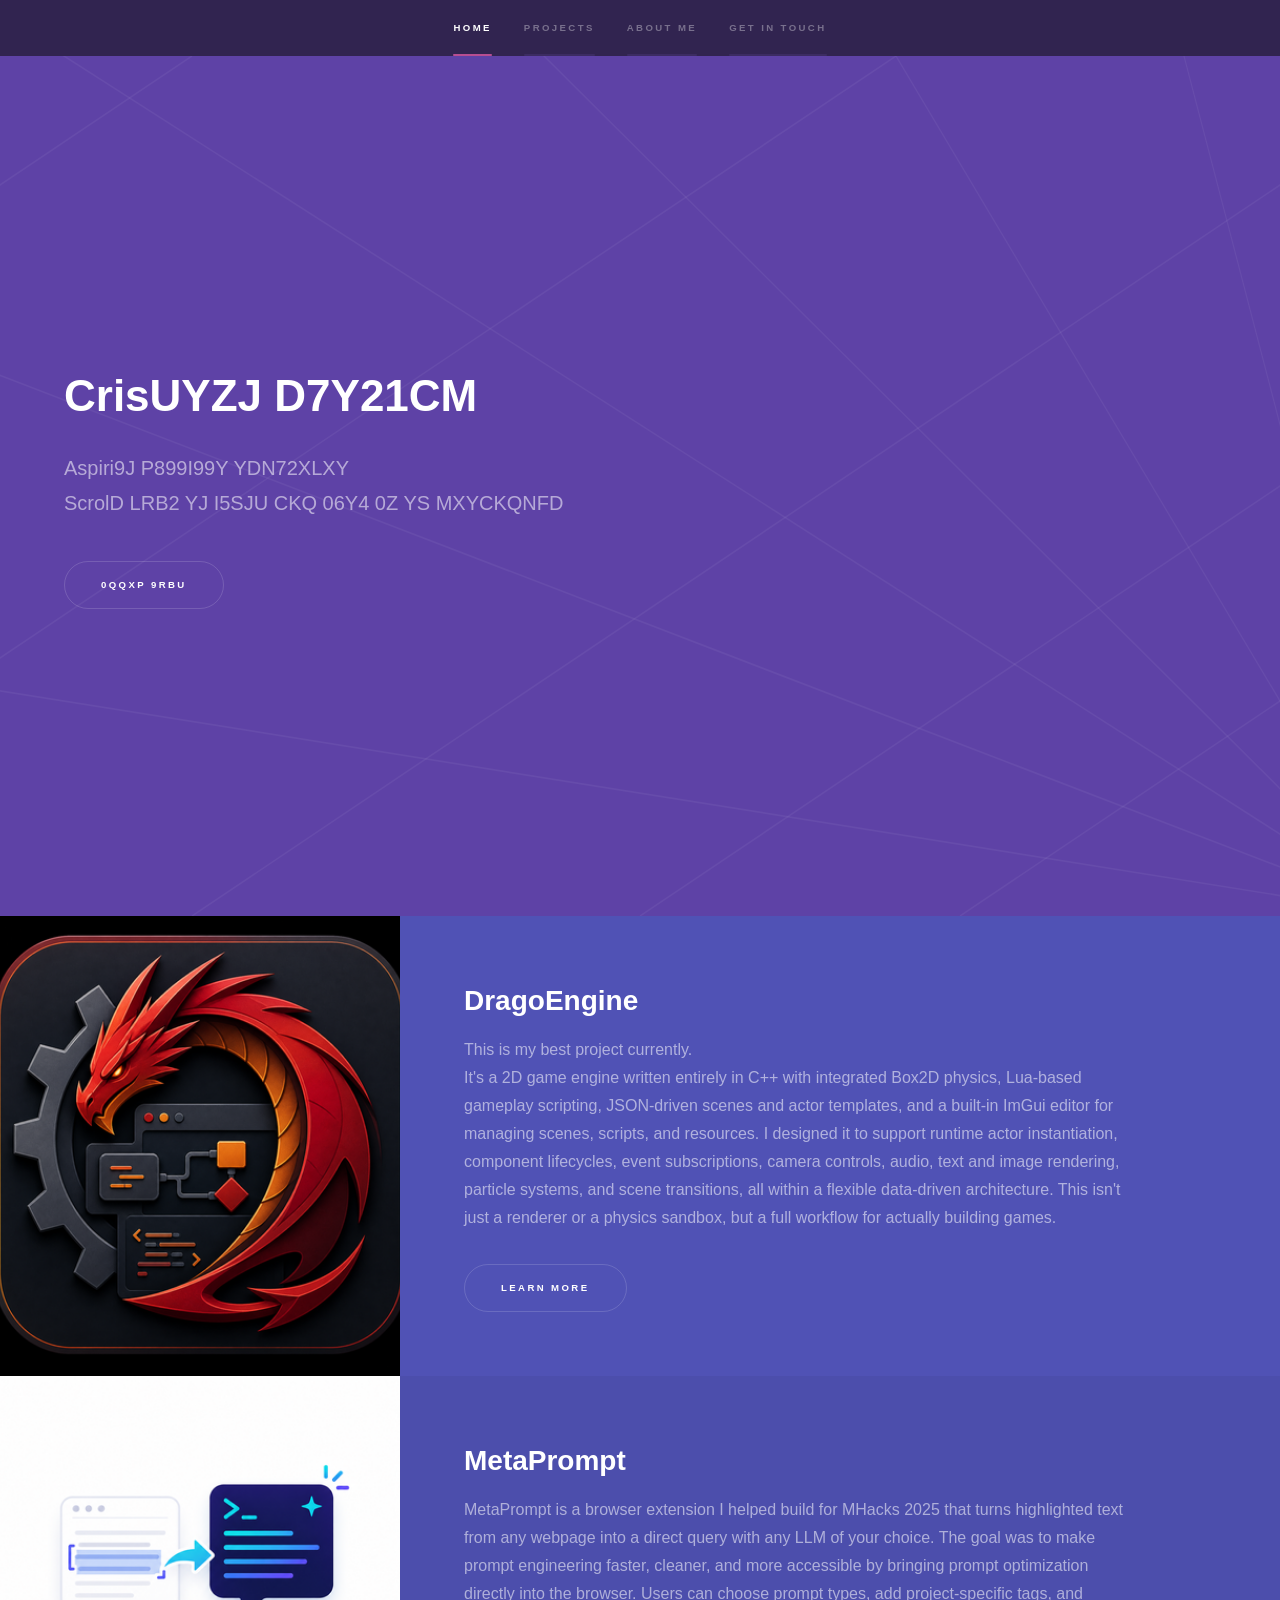
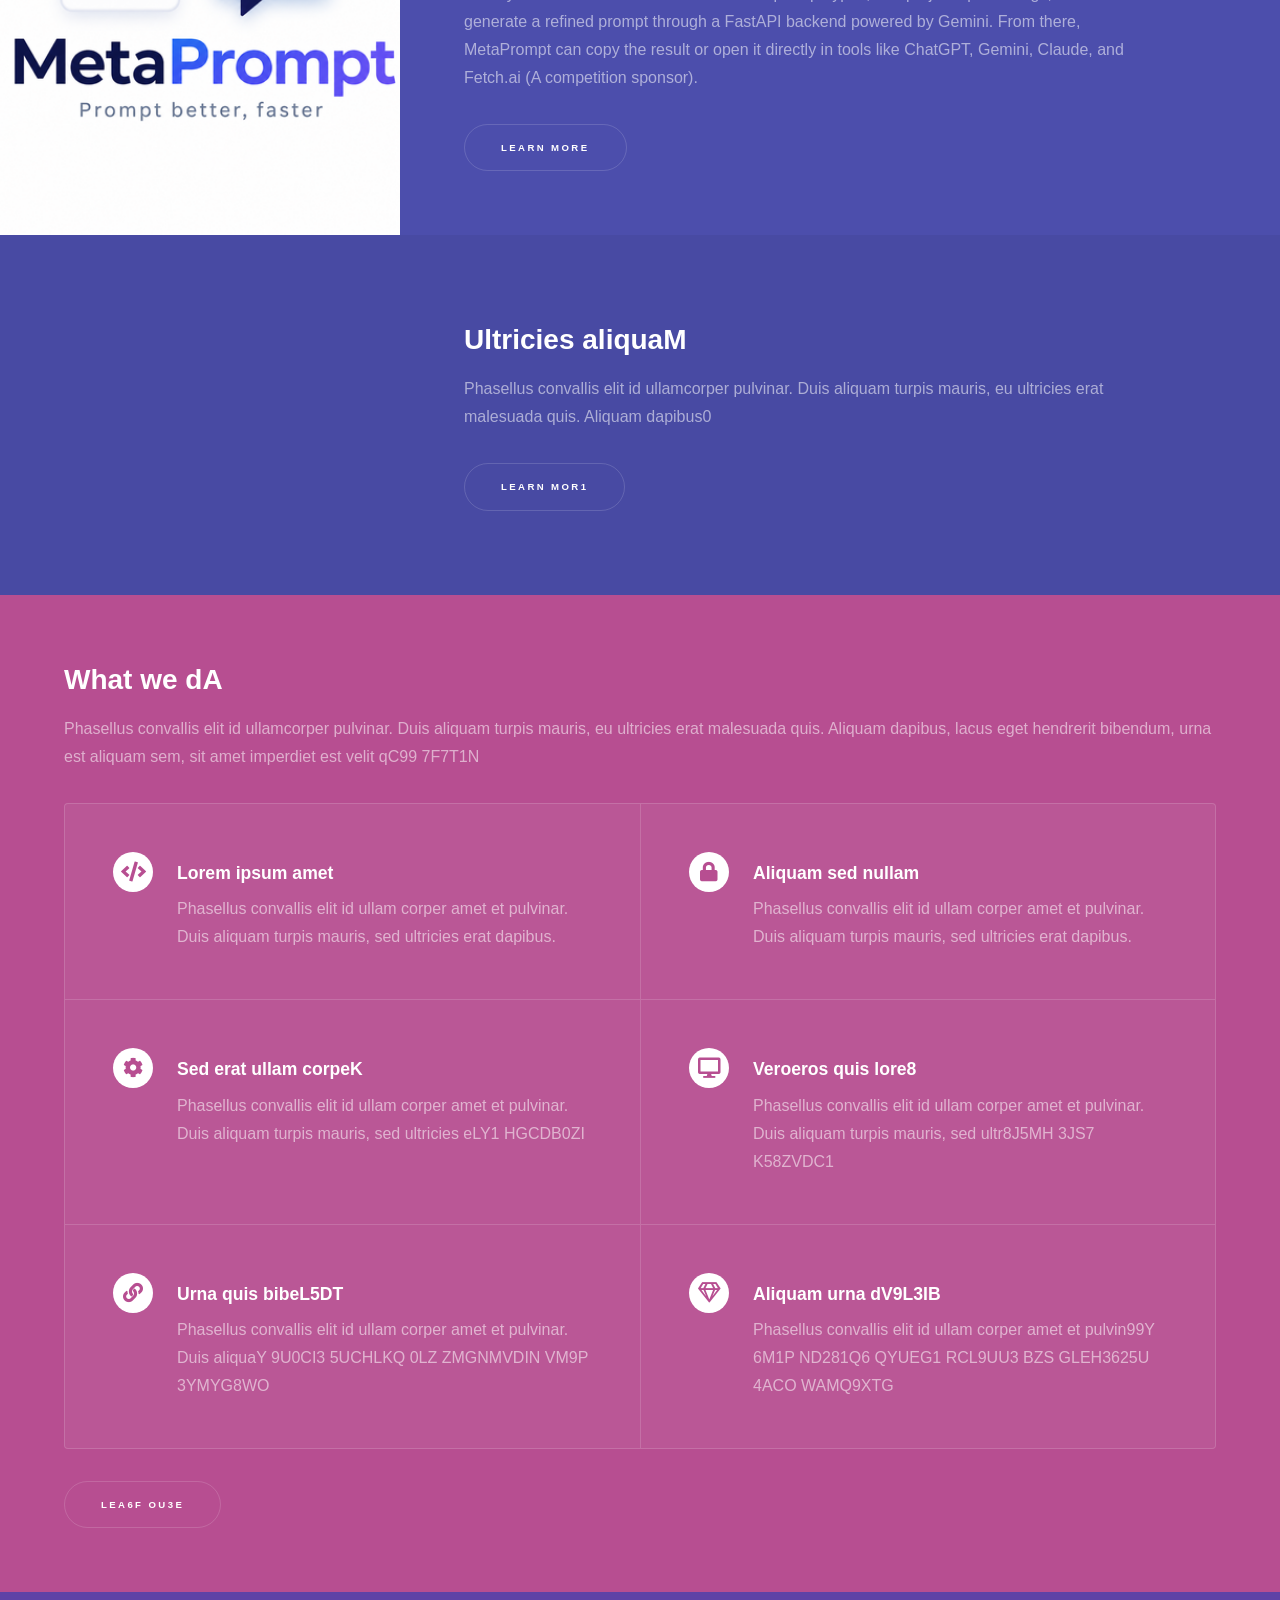
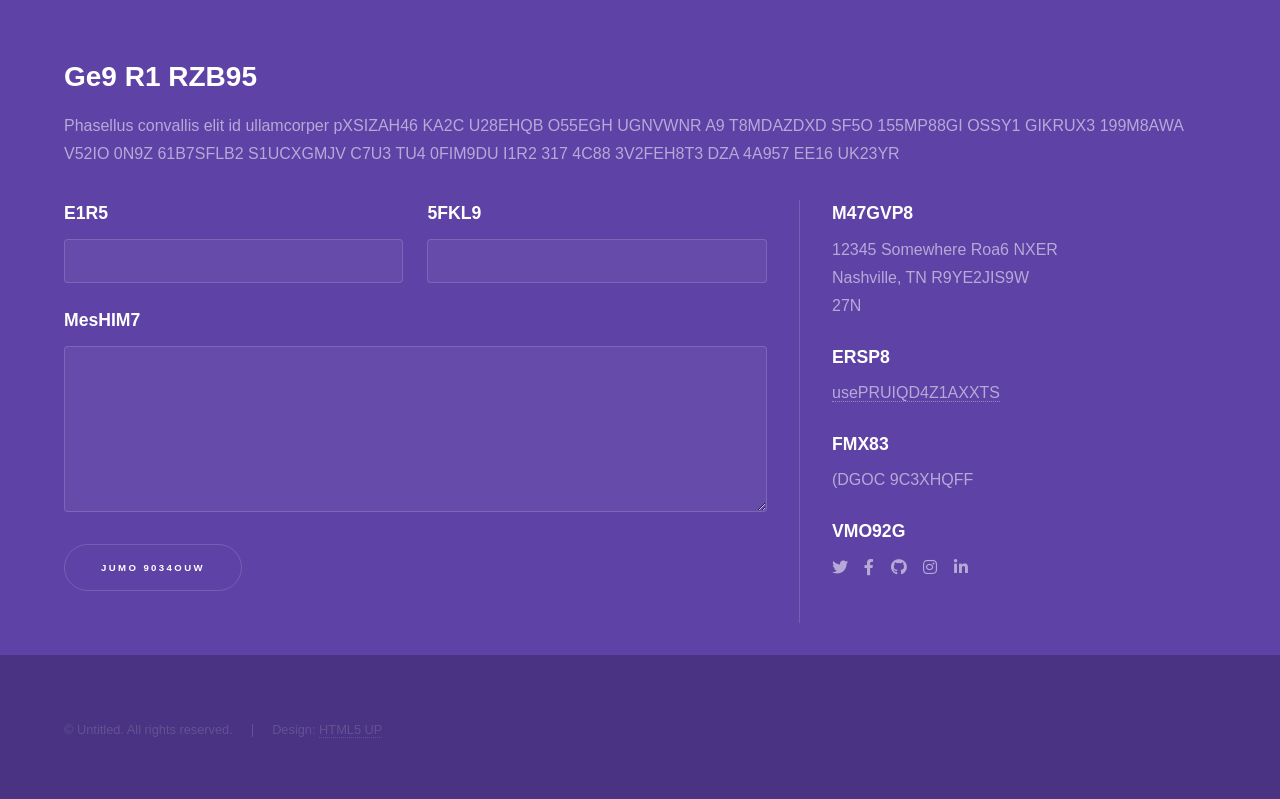
==== commit 89dccda4: "pushing to laptop" ====
--- a/index.html
+++ b/index.html
@@ -6,13 +6,13 @@
 -->
 <html>
 	<head>
-		<title>Hyperspace by HTML5 UP</title>
+		<title>CDragoiu Portfolio</title>
 		<meta charset="utf-8" />
 		<meta name="viewport" content="width=device-width, initial-scale=1, user-scalable=no" />
 		<link rel="stylesheet" href="assets/css/main.css" />
 		<noscript><link rel="stylesheet" href="assets/css/noscript.css" /></noscript>
-	</head>
-	<body class="is-preload">
+		</head>
+		<body class="is-preload">
 
 		<!-- Sidebar -->
 			<section id="sidebar">
@@ -32,10 +32,10 @@
 			<div id="wrapper">
 
 				<!-- Intro -->
-					<section id="intro" class="wrapper style1 fullscreen fade-up">
-						<div class="inner">
-							<h1>Cristian Dragoiu</h1>
-							<p>Aspiring Software Engineer with experience in Game Engine Architecture. <br> Scroll down to check out some of my projects!</p>
+						<section id="intro" class="wrapper style1 fullscreen fade-up">
+							<div class="inner">
+								<h1>Cristian Dragoiu</h1>
+								<p>Aspiring Software Engineer. <br> Scroll down to check out some of my projects!</p>
 							<!-- <p>Please scroll down to check out some of my projects!</p> -->
 							<ul class="actions">
 								<li><a href="#one" class="button scrolly">Learn more</a></li>
@@ -50,7 +50,7 @@
 							<div class="content">
 								<div class="inner">
 									<h2>DragoEngine</h2>
-									<p>This is currently my best project. <br> It's a 2D game engine written entirely in C++ with integrated Box2D physics, Lua-based gameplay scripting, JSON-driven scenes and actor templates, and a built-in ImGui editor for managing scenes, scripts, and resources. I designed it to support runtime actor instantiation, component lifecycles, event subscriptions, camera controls, audio, text and image rendering, particle systems, and scene transitions, all within a flexible data-driven architecture. This isn't just a renderer or a physics sandbox, but a full workflow for actually building games. </p>
+									<p>This is my best project currently. <br> It's a 2D game engine written entirely in C++ with integrated Box2D physics, Lua-based gameplay scripting, JSON-driven scenes and actor templates, and a built-in ImGui editor for managing scenes, scripts, and resources. I designed it to support runtime actor instantiation, component lifecycles, event subscriptions, camera controls, audio, text and image rendering, particle systems, and scene transitions, all within a flexible data-driven architecture. This isn't just a renderer or a physics sandbox, but a full workflow for actually building games. </p>
 									<ul class="actions">
 										<li><a href="generic.html" class="button">Learn more</a></li>
 									</ul>
@@ -58,19 +58,19 @@
 							</div>
 						</section>
 						<section>
-							<a href="#" class="image"><img src="images/pic02.jpg" alt="" data-position="top center" /></a>
+							<a href="#" class="image"><img src="images/metaPrompt438x438.png" alt="" data-position="top center" /></a>
 							<div class="content">
 								<div class="inner">
-									<h2>Feugiat consequat</h2>
-									<p>Phasellus convallis elit id ullamcorper pulvinar. Duis aliquam turpis mauris, eu ultricies erat malesuada quis. Aliquam dapibus.</p>
+									<h2>MetaPrompt</h2>
+									<p>MetaPrompt is a browser extension I helped build for MHacks 2025 that turns highlighted text from any webpage into a direct query with any LLM of your choice. The goal was to make prompt engineering faster, cleaner, and more accessible by bringing prompt optimization directly into the browser. Users can choose prompt types, add project-specific tags, and generate a refined prompt through a FastAPI backend powered by Gemini. From there, MetaPrompt can copy the result or open it directly in tools like ChatGPT, Gemini, Claude, and Fetch.ai (A competition sponsor). </p>
 									<ul class="actions">
-										<li><a href="generic.html" class="button">Learn more</a></li>
+										<li><a href="metaprompt.html" class="button">Learn more</a></li>
 									</ul>
 								</div>
 							</div>
 						</section>
 						<section>
-							<a href="#" class="image"><img src="images/pic03.jpg" alt="" data-position="25% 25%" /></a>
+							<a href="#" class="image"><img src="images/INSERTIMAGE.png" alt="" data-position="25% 25%" /></a>
 							<div class="content">
 								<div class="inner">
 									<h2>Ultricies aliquam</h2>
@@ -204,6 +204,7 @@
 			<script src="assets/js/breakpoints.min.js"></script>
 			<script src="assets/js/util.js"></script>
 			<script src="assets/js/main.js"></script>
+			<script src="assets/js/name-scramble.js"></script>
 
 	</body>
-</html>+</html>
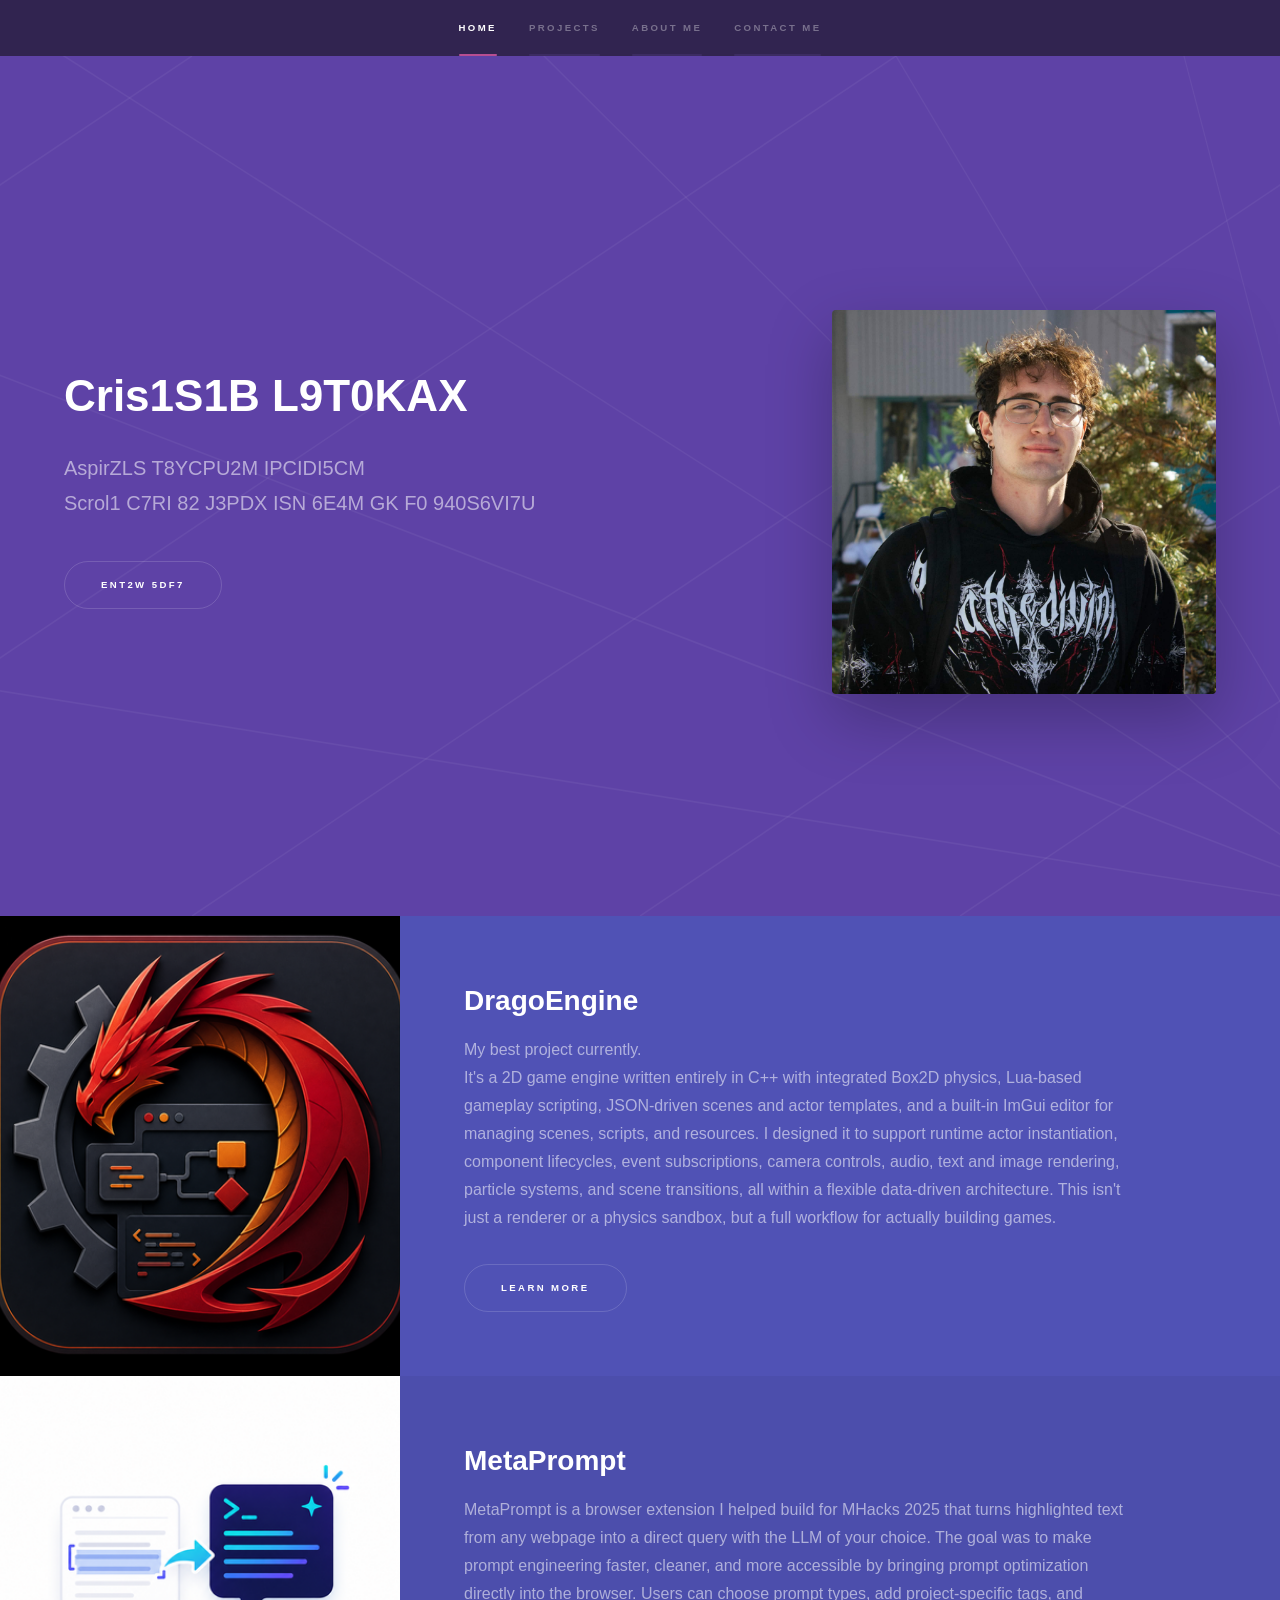
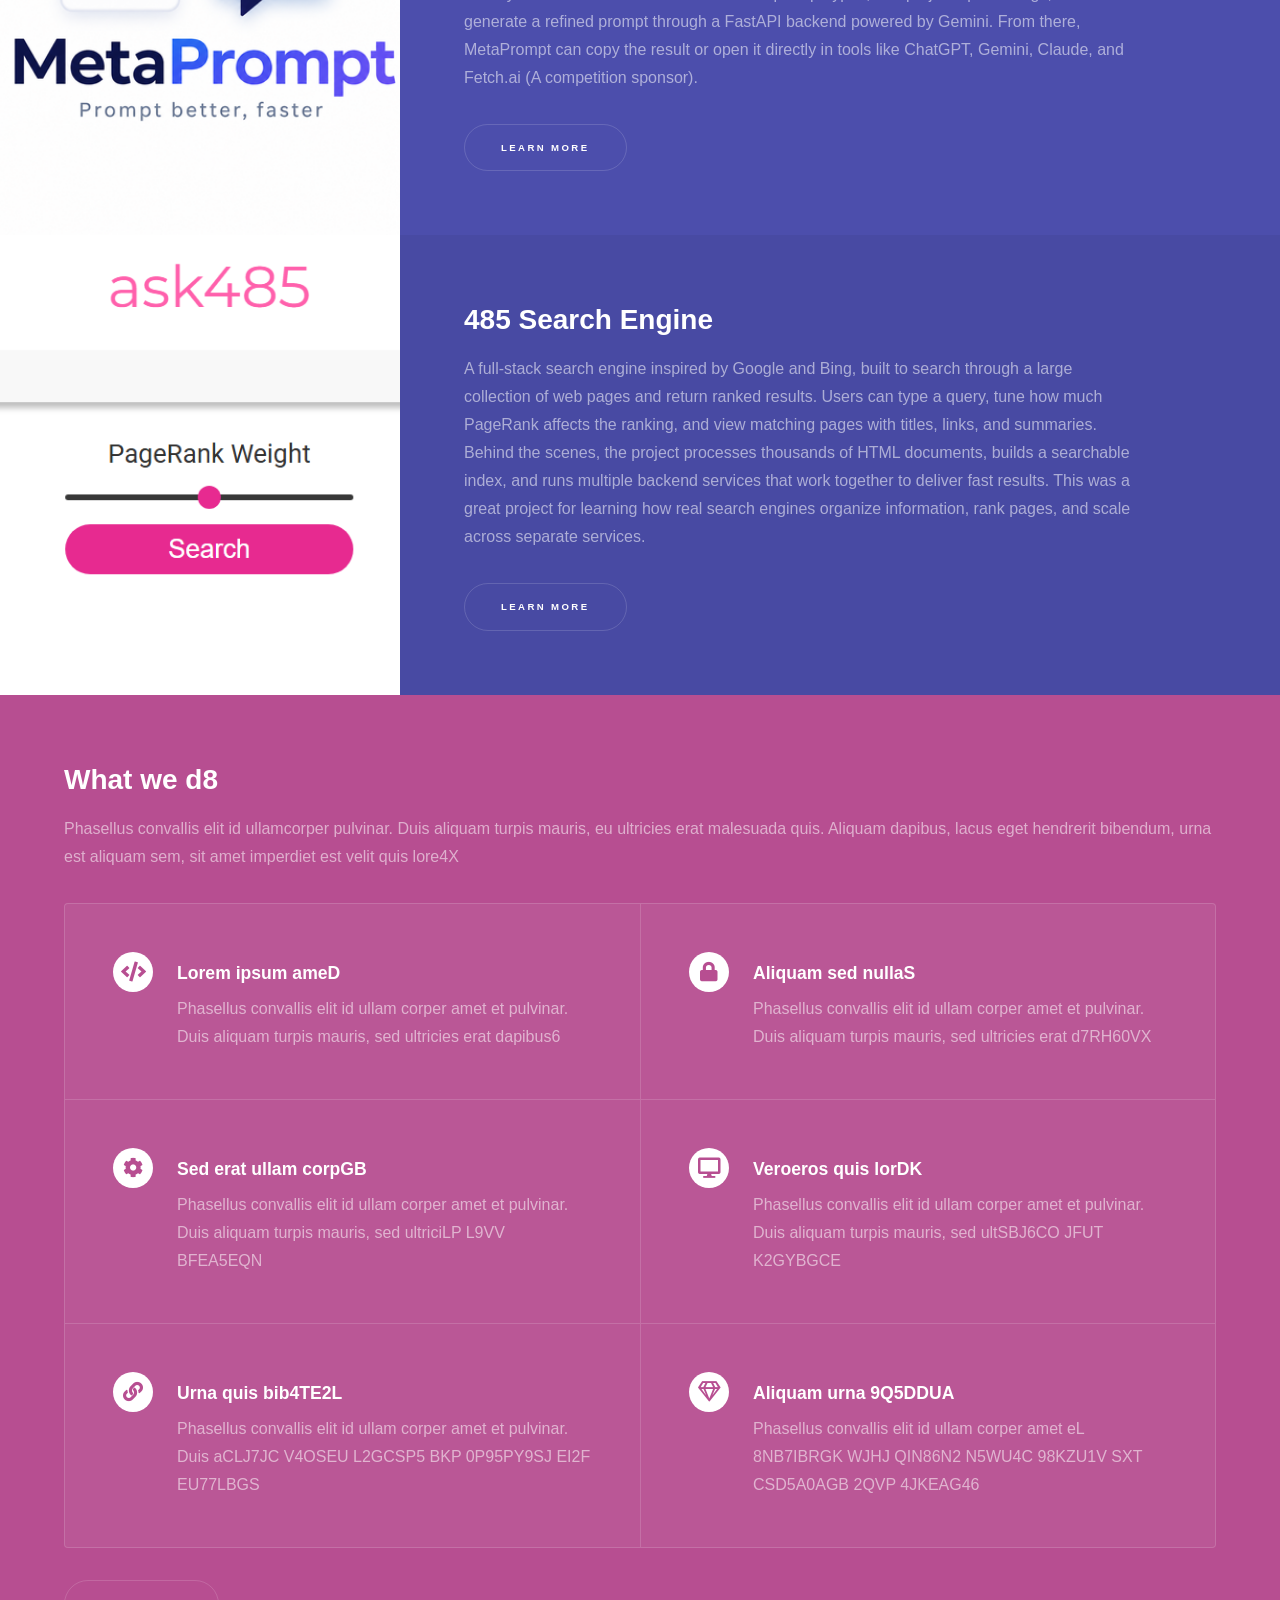
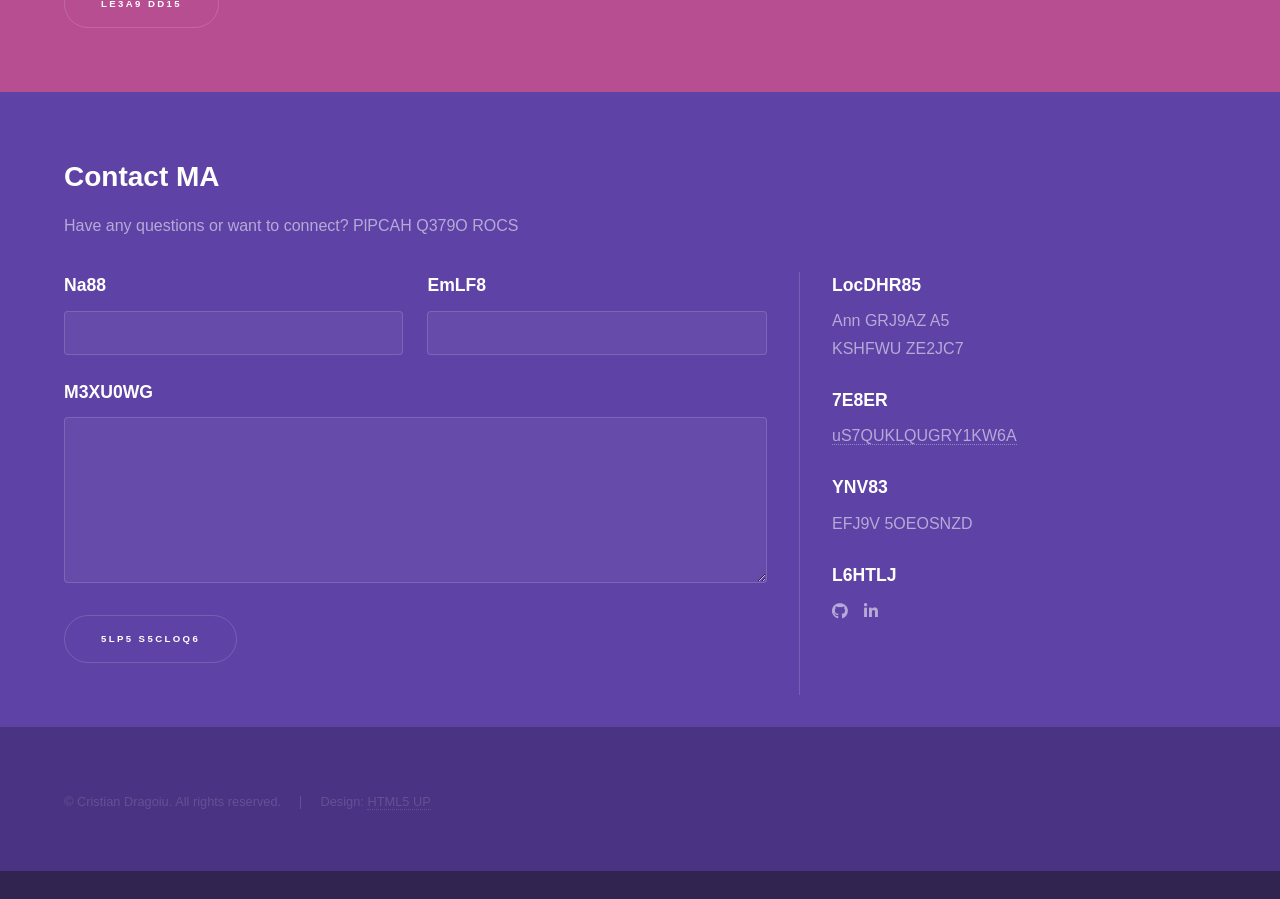
==== commit 7de955ee: "partially updated" ====
--- a/index.html
+++ b/index.html
@@ -6,7 +6,7 @@
 -->
 <html>
 	<head>
-		<title>CDragoiu Portfolio</title>
+		<title>Dragoiu Portfolio</title>
 		<meta charset="utf-8" />
 		<meta name="viewport" content="width=device-width, initial-scale=1, user-scalable=no" />
 		<link rel="stylesheet" href="assets/css/main.css" />
@@ -22,7 +22,7 @@
 							<li><a href="#intro">Home</a></li>
 							<li><a href="#one">Projects</a></li>
 							<li><a href="#two">About Me</a></li>
-							<li><a href="#three">Get in touch</a></li>
+							<li><a href="#three">Contact Me</a></li>
 						</ul>
 					</nav>
 				</div>
@@ -34,12 +34,18 @@
 				<!-- Intro -->
 						<section id="intro" class="wrapper style1 fullscreen fade-up">
 							<div class="inner">
-								<h1>Cristian Dragoiu</h1>
-								<p>Aspiring Software Engineer. <br> Scroll down to check out some of my projects!</p>
-							<!-- <p>Please scroll down to check out some of my projects!</p> -->
-							<ul class="actions">
-								<li><a href="#one" class="button scrolly">Learn more</a></li>
-							</ul>
+								<div class="intro-copy">
+									<h1>Cristian Dragoiu</h1>
+									<p>Aspiring Software Engineer. <br> Scroll down to check out some of my projects!</p>
+								<!-- <p>Please scroll down to check out some of my projects!</p> -->
+								<ul class="actions">
+									<li><a href="#one" class="button scrolly">Learn more</a></li>
+								</ul>
+							</div>
+							<div class="intro-hero-image">
+								<!-- Replace this source with your hero image when ready. -->
+								<img src="images/headshot.png" alt="" />
+							</div>
 						</div>
 					</section>
 
@@ -50,9 +56,9 @@
 							<div class="content">
 								<div class="inner">
 									<h2>DragoEngine</h2>
-									<p>This is my best project currently. <br> It's a 2D game engine written entirely in C++ with integrated Box2D physics, Lua-based gameplay scripting, JSON-driven scenes and actor templates, and a built-in ImGui editor for managing scenes, scripts, and resources. I designed it to support runtime actor instantiation, component lifecycles, event subscriptions, camera controls, audio, text and image rendering, particle systems, and scene transitions, all within a flexible data-driven architecture. This isn't just a renderer or a physics sandbox, but a full workflow for actually building games. </p>
+									<p>My best project currently. <br> It's a 2D game engine written entirely in C++ with integrated Box2D physics, Lua-based gameplay scripting, JSON-driven scenes and actor templates, and a built-in ImGui editor for managing scenes, scripts, and resources. I designed it to support runtime actor instantiation, component lifecycles, event subscriptions, camera controls, audio, text and image rendering, particle systems, and scene transitions, all within a flexible data-driven architecture. This isn't just a renderer or a physics sandbox, but a full workflow for actually building games. </p>
 									<ul class="actions">
-										<li><a href="generic.html" class="button">Learn more</a></li>
+										<li><a href="dragoEngine.html" class="button">Learn more</a></li>
 									</ul>
 								</div>
 							</div>
@@ -62,21 +68,21 @@
 							<div class="content">
 								<div class="inner">
 									<h2>MetaPrompt</h2>
-									<p>MetaPrompt is a browser extension I helped build for MHacks 2025 that turns highlighted text from any webpage into a direct query with any LLM of your choice. The goal was to make prompt engineering faster, cleaner, and more accessible by bringing prompt optimization directly into the browser. Users can choose prompt types, add project-specific tags, and generate a refined prompt through a FastAPI backend powered by Gemini. From there, MetaPrompt can copy the result or open it directly in tools like ChatGPT, Gemini, Claude, and Fetch.ai (A competition sponsor). </p>
+									<p>MetaPrompt is a browser extension I helped build for MHacks 2025 that turns highlighted text from any webpage into a direct query with the LLM of your choice. The goal was to make prompt engineering faster, cleaner, and more accessible by bringing prompt optimization directly into the browser. Users can choose prompt types, add project-specific tags, and generate a refined prompt through a FastAPI backend powered by Gemini. From there, MetaPrompt can copy the result or open it directly in tools like ChatGPT, Gemini, Claude, and Fetch.ai (A competition sponsor). </p>
 									<ul class="actions">
-										<li><a href="metaprompt.html" class="button">Learn more</a></li>
+										<li><a href="metaPrompt.html" class="button">Learn more</a></li>
 									</ul>
 								</div>
 							</div>
 						</section>
 						<section>
-							<a href="#" class="image"><img src="images/INSERTIMAGE.png" alt="" data-position="25% 25%" /></a>
+							<a href="#" class="image"><img src="images/New485.png" alt="" data-position="25% 25%" /></a>
 							<div class="content">
 								<div class="inner">
-									<h2>Ultricies aliquam</h2>
-									<p>Phasellus convallis elit id ullamcorper pulvinar. Duis aliquam turpis mauris, eu ultricies erat malesuada quis. Aliquam dapibus.</p>
+									<h2>485 Search Engine</h2>
+									<p>A full-stack search engine inspired by Google and Bing, built to search through a large collection of web pages and return ranked results. Users can type a query, tune how much PageRank affects the ranking, and view matching pages with titles, links, and summaries. Behind the scenes, the project processes thousands of HTML documents, builds a searchable index, and runs multiple backend services that work together to deliver fast results. This was a great project for learning how real search engines organize information, rank pages, and scale across separate services.</p>
 									<ul class="actions">
-										<li><a href="generic.html" class="button">Learn more</a></li>
+										<li><a href="searchEngine.html" class="button">Learn more</a></li>
 									</ul>
 								</div>
 							</div>
@@ -129,8 +135,8 @@
 				<!-- Three -->
 					<section id="three" class="wrapper style1 fade-up">
 						<div class="inner">
-							<h2>Get in touch</h2>
-							<p>Phasellus convallis elit id ullamcorper pulvinar. Duis aliquam turpis mauris, eu ultricies erat malesuada quis. Aliquam dapibus, lacus eget hendrerit bibendum, urna est aliquam sem, sit amet imperdiet est velit quis lorem.</p>
+							<h2>Contact Me</h2>
+							<p>Have any questions or want to connect? Please reach out!</p>
 							<div class="split style1">
 								<section>
 									<form method="post" action="#">
@@ -156,10 +162,12 @@
 								<section>
 									<ul class="contact">
 										<li>
-											<h3>Address</h3>
-											<span>12345 Somewhere Road #654<br />
+											<h3>Location</h3>
+											<span>Ann Arbor, MI<br />
+											United States</span>
+											<!-- <span>12345 Somewhere Road #654<br />
 											Nashville, TN 00000-0000<br />
-											USA</span>
+											USA</span> -->
 										</li>
 										<li>
 											<h3>Email</h3>
@@ -167,16 +175,16 @@
 										</li>
 										<li>
 											<h3>Phone</h3>
-											<span>(000) 000-0000</span>
+											<span>(248) 981-9619</span>
 										</li>
 										<li>
 											<h3>Social</h3>
 											<ul class="icons">
-												<li><a href="#" class="icon brands fa-twitter"><span class="label">Twitter</span></a></li>
-												<li><a href="#" class="icon brands fa-facebook-f"><span class="label">Facebook</span></a></li>
-												<li><a href="#" class="icon brands fa-github"><span class="label">GitHub</span></a></li>
-												<li><a href="#" class="icon brands fa-instagram"><span class="label">Instagram</span></a></li>
-												<li><a href="#" class="icon brands fa-linkedin-in"><span class="label">LinkedIn</span></a></li>
+												<!-- <li><a href="#" class="icon brands fa-twitter"><span class="label">Twitter</span></a></li> -->
+												<!-- <li><a href="#" class="icon brands fa-facebook-f"><span class="label">Facebook</span></a></li> -->
+												<li><a href="https://github.com/dragoiuc" class="icon brands fa-github"><span class="label">GitHub</span></a></li>
+												<!-- <li><a href="#" class="icon brands fa-instagram"><span class="label">Instagram</span></a></li> -->
+												<li><a href="https://www.linkedin.com/in/cristian-dragoiu/" class="icon brands fa-linkedin-in"><span class="label">LinkedIn</span></a></li>
 											</ul>
 										</li>
 									</ul>
@@ -191,7 +199,7 @@
 			<footer id="footer" class="wrapper style1-alt">
 				<div class="inner">
 					<ul class="menu">
-						<li>&copy; Untitled. All rights reserved.</li><li>Design: <a href="http://html5up.net">HTML5 UP</a></li>
+						<li>&copy; Cristian Dragoiu. All rights reserved.</li><li>Design: <a href="http://html5up.net">HTML5 UP</a></li>
 					</ul>
 				</div>
 			</footer>
--- a/assets/css/main.css
+++ b/assets/css/main.css
@@ -3880,12 +3880,85 @@
 		background-size: 100% 100%;
 	}
 
+		#intro > .inner {
+			display: -moz-flex;
+			display: -webkit-flex;
+			display: -ms-flex;
+			display: flex;
+			-moz-align-items: center;
+			-webkit-align-items: center;
+			-ms-align-items: center;
+			align-items: center;
+			-moz-justify-content: space-between;
+			-webkit-justify-content: space-between;
+			-ms-justify-content: space-between;
+			justify-content: space-between;
+			gap: 4em;
+		}
+
+		#intro .intro-copy {
+			-moz-flex: 1 1 26em;
+			-webkit-flex: 1 1 26em;
+			-ms-flex: 1 1 26em;
+			flex: 1 1 26em;
+			max-width: 44em;
+		}
+
+		#intro .intro-hero-image {
+			-moz-flex: 0 1 24em;
+			-webkit-flex: 0 1 24em;
+			-ms-flex: 0 1 24em;
+			flex: 0 1 24em;
+			aspect-ratio: 1;
+			border-radius: 0.25em;
+			box-shadow: 0 1.5em 4em rgba(0, 0, 0, 0.25);
+			max-width: 32vw;
+			overflow: hidden;
+			width: 24em;
+		}
+
+			#intro .intro-hero-image img {
+				display: block;
+				height: 100%;
+				object-fit: cover;
+				width: 100%;
+			}
+
 		#intro p {
 			font-size: 1.25em;
 		}
 
 			@media screen and (max-width: 980px) {
 
+				#intro > .inner {
+					-moz-flex-direction: column;
+					-webkit-flex-direction: column;
+					-ms-flex-direction: column;
+					flex-direction: column;
+					-moz-align-items: flex-start;
+					-webkit-align-items: flex-start;
+					-ms-align-items: flex-start;
+					align-items: flex-start;
+					gap: 2em;
+				}
+
+				#intro .intro-copy {
+					-moz-flex: none;
+					-webkit-flex: none;
+					-ms-flex: none;
+					flex: none;
+					max-width: none;
+				}
+
+				#intro .intro-hero-image {
+					-moz-flex: none;
+					-webkit-flex: none;
+					-ms-flex: none;
+					flex: none;
+					max-width: 18em;
+					width: 100%;
+				}
+
 				#intro p br {
 					display: none;
 				}
@@ -3893,6 +3966,11 @@
 			}
 
 			@media screen and (max-width: 736px) {
+
+				#intro .intro-hero-image {
+					max-width: 16em;
+					width: 100%;
+				}
 
 				#intro p {
 					font-size: 1em;
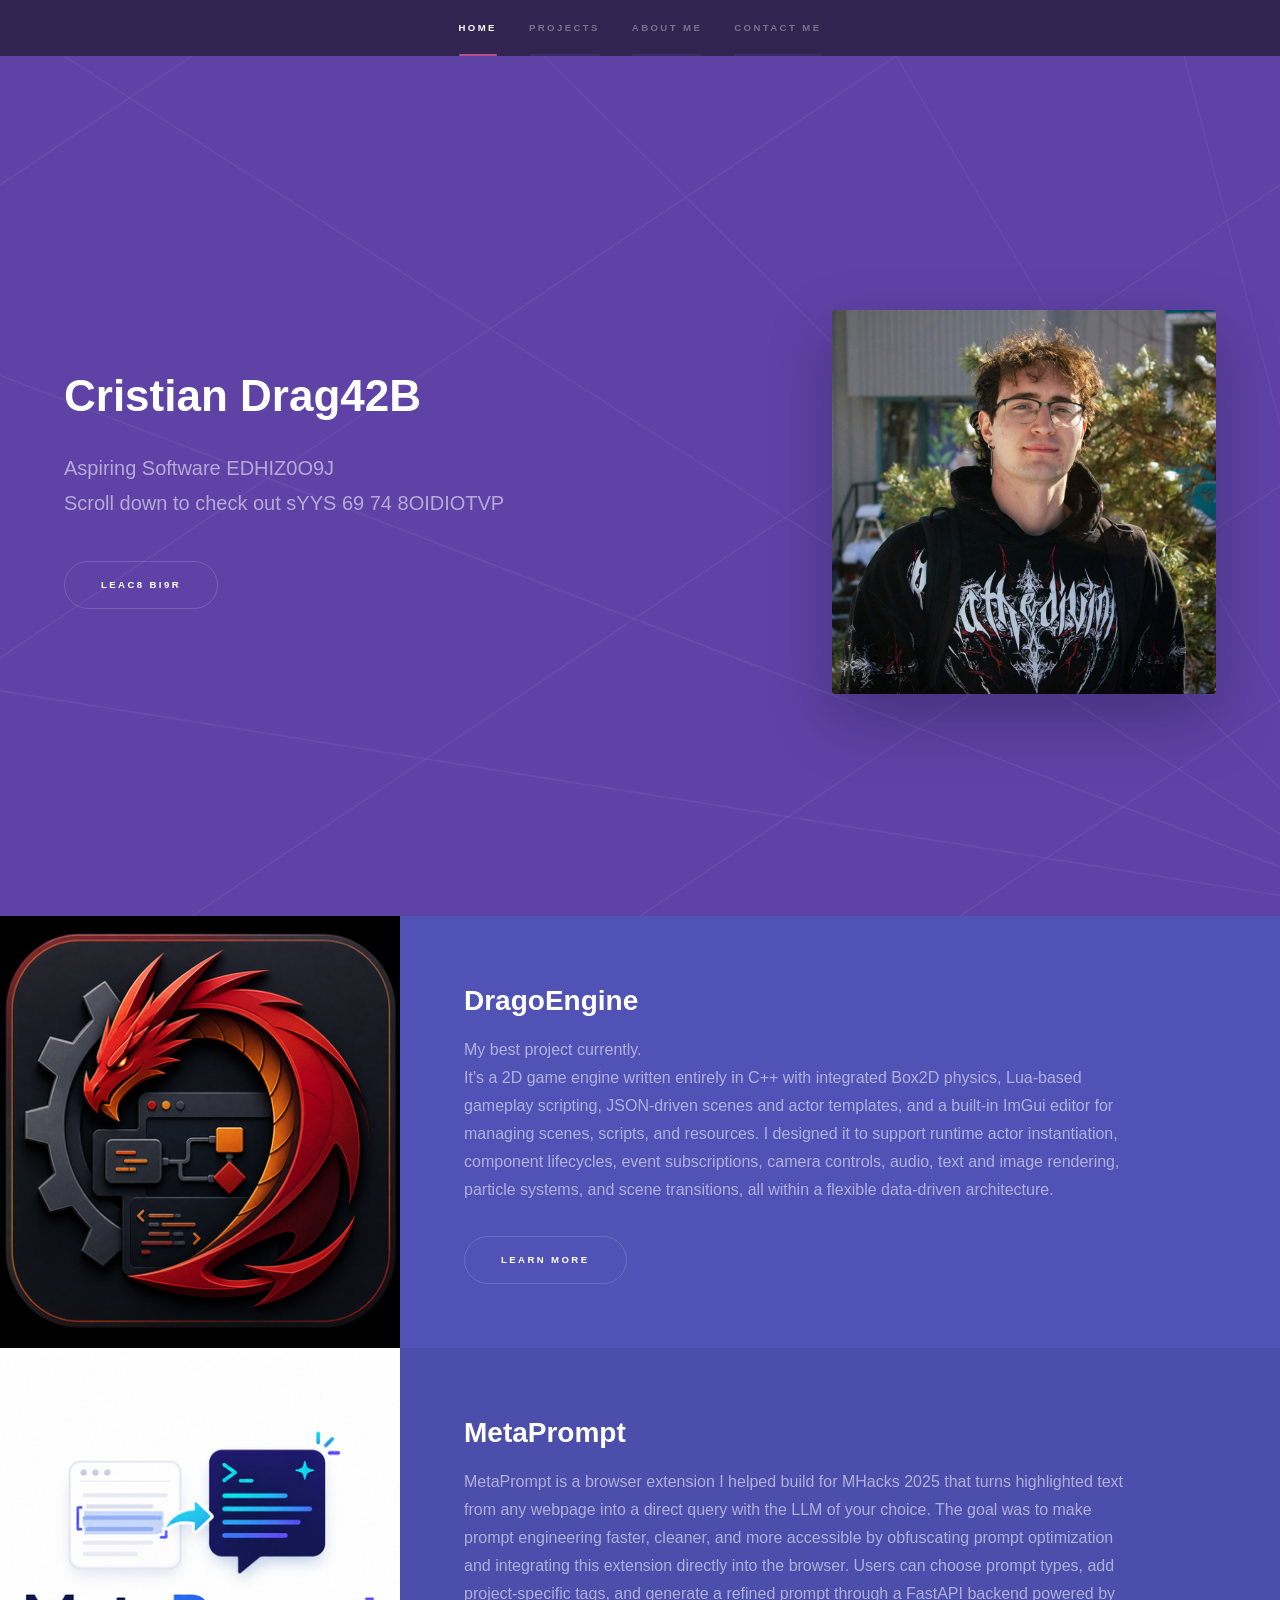
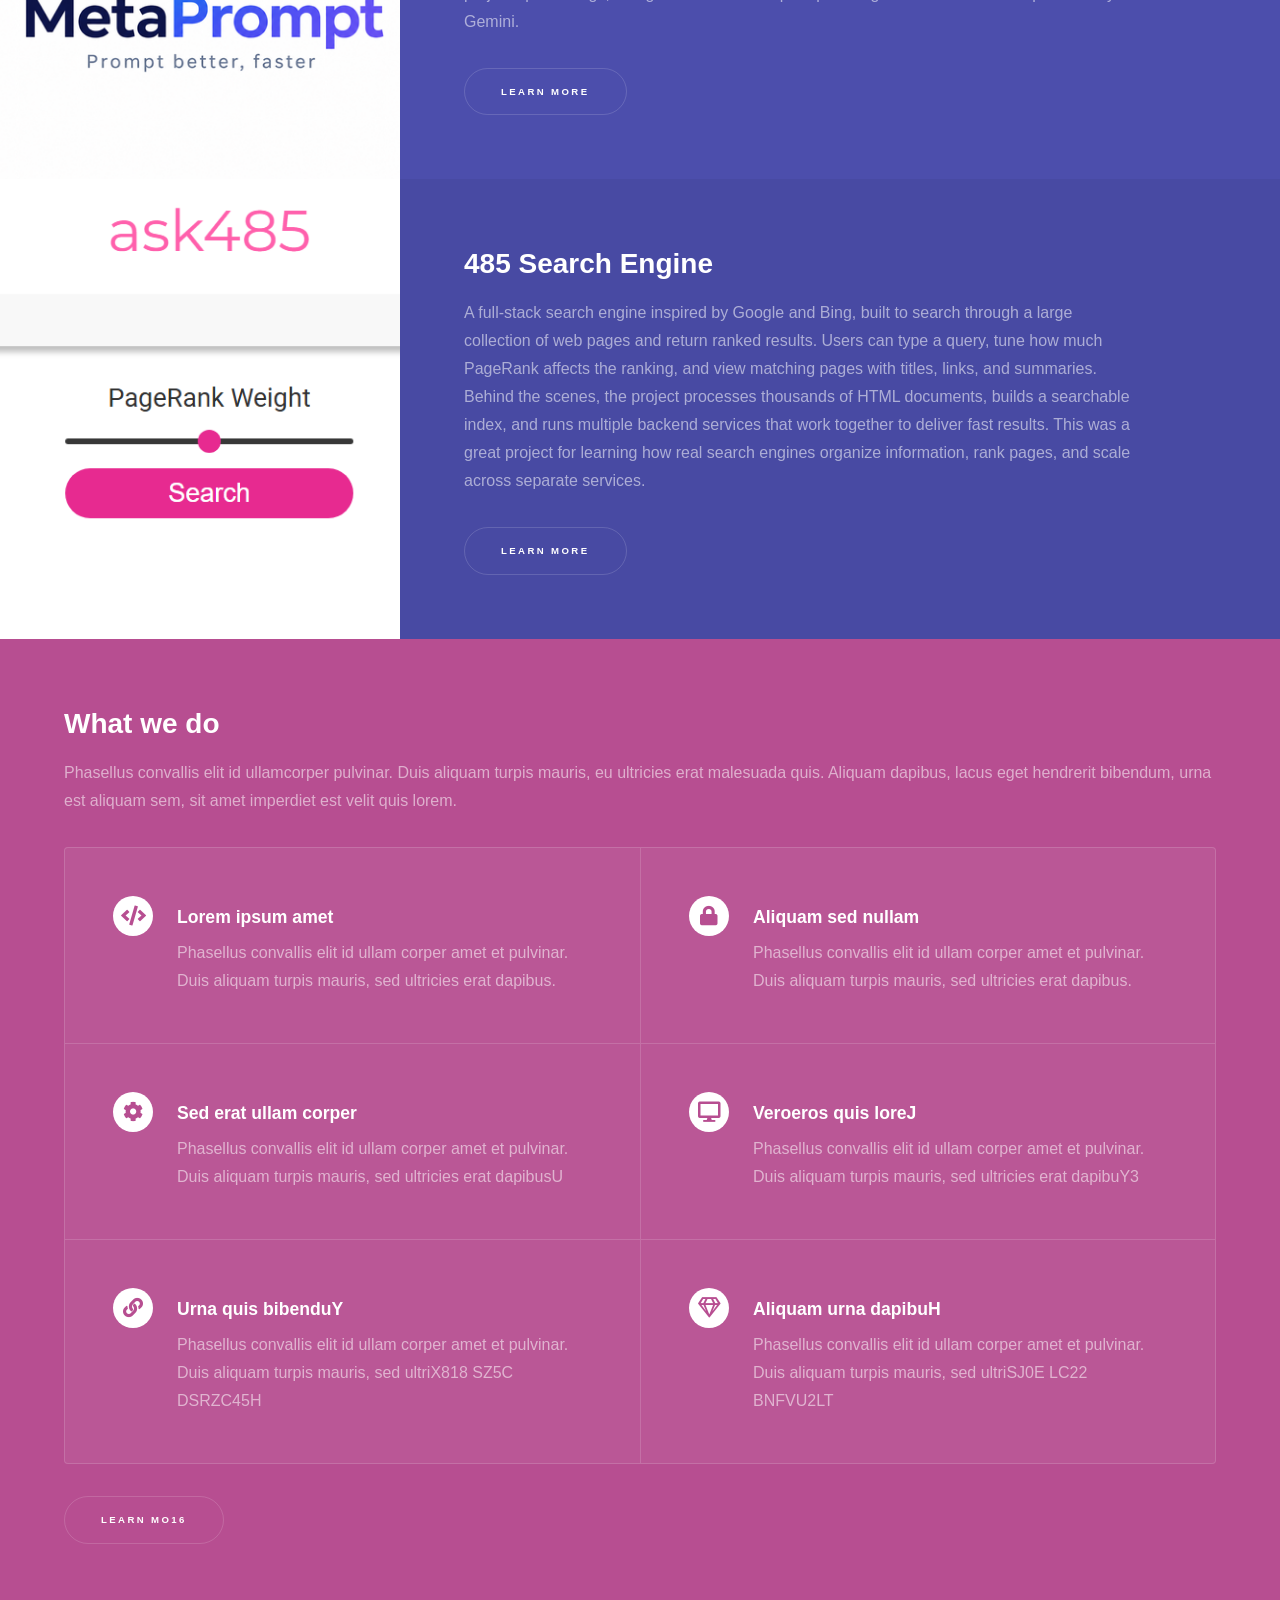
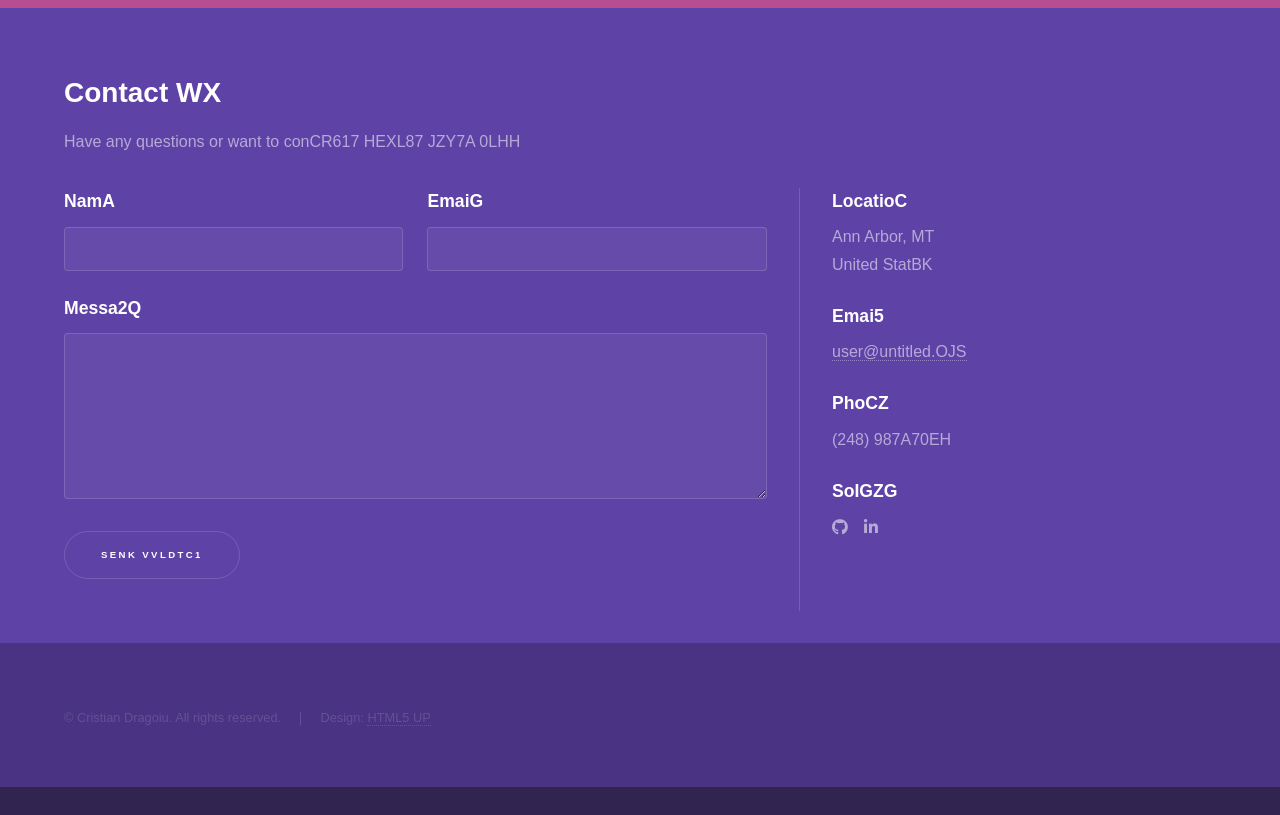
==== commit 2a5b8cb4: "added domain, and contact me support, removed zone identifer files" ====
--- a/index.html
+++ b/index.html
@@ -56,7 +56,7 @@
 							<div class="content">
 								<div class="inner">
 									<h2>DragoEngine</h2>
-									<p>My best project currently. <br> It's a 2D game engine written entirely in C++ with integrated Box2D physics, Lua-based gameplay scripting, JSON-driven scenes and actor templates, and a built-in ImGui editor for managing scenes, scripts, and resources. I designed it to support runtime actor instantiation, component lifecycles, event subscriptions, camera controls, audio, text and image rendering, particle systems, and scene transitions, all within a flexible data-driven architecture. This isn't just a renderer or a physics sandbox, but a full workflow for actually building games. </p>
+									<p>My best project currently. <br> It's a 2D game engine written entirely in C++ with integrated Box2D physics, Lua-based gameplay scripting, JSON-driven scenes and actor templates, and a built-in ImGui editor for managing scenes, scripts, and resources. I designed it to support runtime actor instantiation, component lifecycles, event subscriptions, camera controls, audio, text and image rendering, particle systems, and scene transitions, all within a flexible data-driven architecture. </p>
 									<ul class="actions">
 										<li><a href="dragoEngine.html" class="button">Learn more</a></li>
 									</ul>
@@ -68,7 +68,7 @@
 							<div class="content">
 								<div class="inner">
 									<h2>MetaPrompt</h2>
-									<p>MetaPrompt is a browser extension I helped build for MHacks 2025 that turns highlighted text from any webpage into a direct query with the LLM of your choice. The goal was to make prompt engineering faster, cleaner, and more accessible by bringing prompt optimization directly into the browser. Users can choose prompt types, add project-specific tags, and generate a refined prompt through a FastAPI backend powered by Gemini. From there, MetaPrompt can copy the result or open it directly in tools like ChatGPT, Gemini, Claude, and Fetch.ai (A competition sponsor). </p>
+									<p>MetaPrompt is a browser extension I helped build for MHacks 2025 that turns highlighted text from any webpage into a direct query with the LLM of your choice. The goal was to make prompt engineering faster, cleaner, and more accessible by obfuscating prompt optimization and integrating this extension directly into the browser. Users can choose prompt types, add project-specific tags, and generate a refined prompt through a FastAPI backend powered by Gemini. </p>
 									<ul class="actions">
 										<li><a href="metaPrompt.html" class="button">Learn more</a></li>
 									</ul>
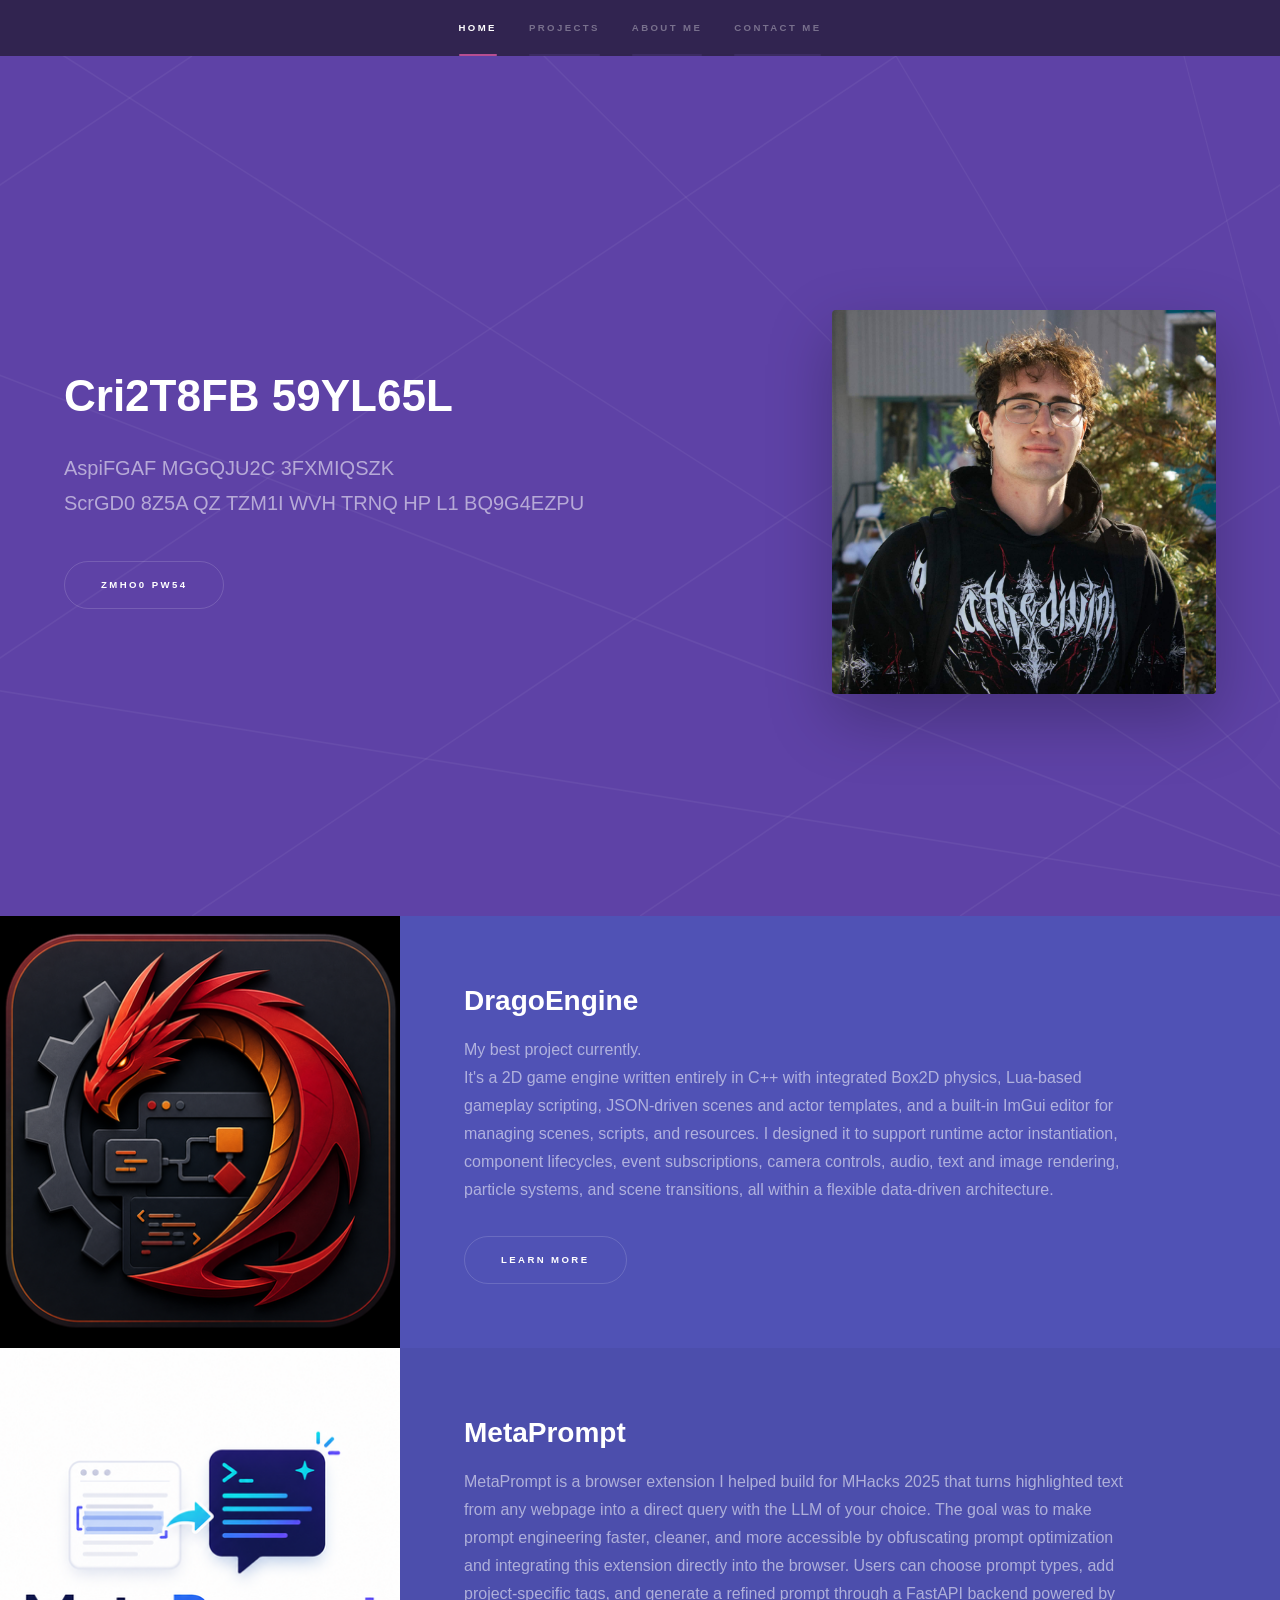
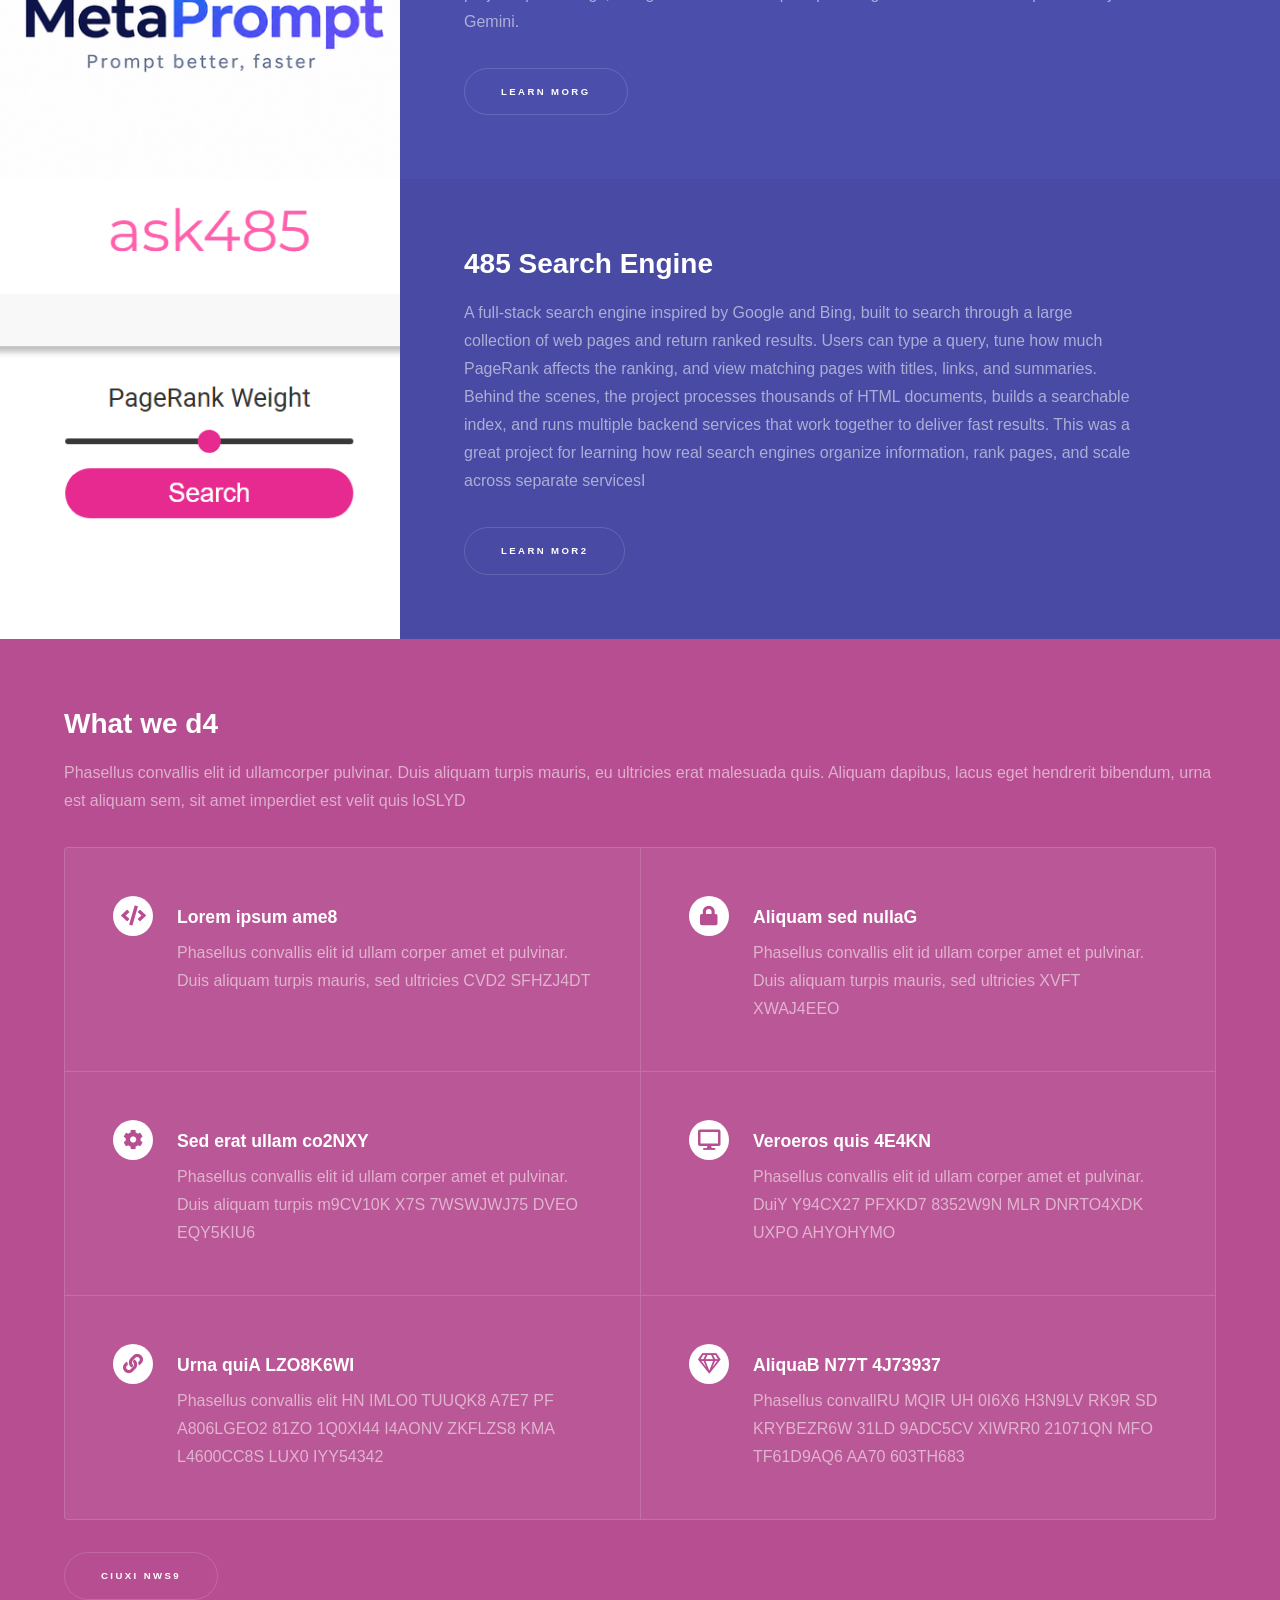
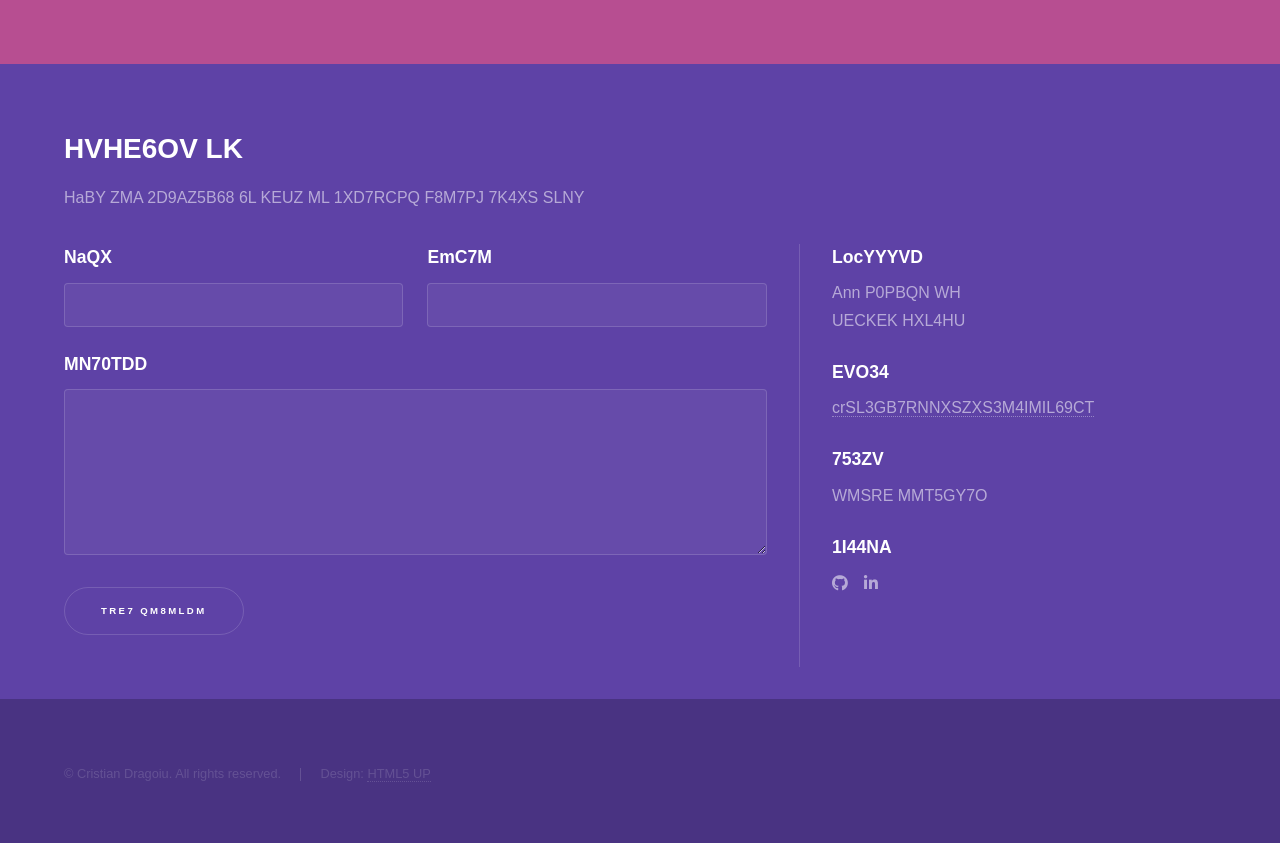
==== commit fd1474b9: "added domain, and contact me support, removed zone identifer files" ====
--- a/index.html
+++ b/index.html
@@ -139,25 +139,29 @@
 							<p>Have any questions or want to connect? Please reach out!</p>
 							<div class="split style1">
 								<section>
-									<form method="post" action="#">
-										<div class="fields">
-											<div class="field half">
-												<label for="name">Name</label>
-												<input type="text" name="name" id="name" />
-											</div>
-											<div class="field half">
-												<label for="email">Email</label>
-												<input type="text" name="email" id="email" />
-											</div>
-											<div class="field">
-												<label for="message">Message</label>
-												<textarea name="message" id="message" rows="5"></textarea>
-											</div>
-										</div>
-										<ul class="actions">
-											<li><a href="" class="button submit">Send Message</a></li>
-										</ul>
-									</form>
+									<form id="contact-form">
+										<div class="fields">
+											<div class="field half">
+												<label for="name">Name</label>
+												<input type="text" name="name" id="name" required />
+											</div>
+											<div class="field half">
+												<label for="email">Email</label>
+												<input type="email" name="email" id="email" required />
+											</div>
+											<div class="field">
+												<label for="message">Message</label>
+												<textarea name="message" id="message" rows="5" required></textarea>
+											</div>
+											<div class="field" style="display: none;">
+												<label for="website">Website</label>
+												<input type="text" name="website" id="website" tabindex="-1" autocomplete="off" />
+											</div>
+										</div>
+										<ul class="actions">
+											<li><button type="submit" class="button">Send Message</button></li>
+										</ul>
+									</form>
 								</section>
 								<section>
 									<ul class="contact">
@@ -169,10 +173,10 @@
 											Nashville, TN 00000-0000<br />
 											USA</span> -->
 										</li>
-										<li>
-											<h3>Email</h3>
-											<a href="#">user@untitled.tld</a>
-										</li>
+										<li>
+											<h3>Email</h3>
+											<a href="mailto:cristiandragoiu78@gmail.com">cristiandragoiu78@gmail.com</a>
+										</li>
 										<li>
 											<h3>Phone</h3>
 											<span>(248) 981-9619</span>
@@ -211,8 +215,40 @@
 			<script src="assets/js/browser.min.js"></script>
 			<script src="assets/js/breakpoints.min.js"></script>
 			<script src="assets/js/util.js"></script>
-			<script src="assets/js/main.js"></script>
-			<script src="assets/js/name-scramble.js"></script>
-
-	</body>
-</html>
+			<script src="assets/js/main.js"></script>
+			<script src="assets/js/name-scramble.js"></script>
+			<script>
+				const form = document.querySelector('#contact-form');
+
+				form.addEventListener('submit', async function(event) {
+					event.preventDefault();
+
+					const formData = new FormData(form);
+					const payload = Object.fromEntries(formData.entries());
+
+					try {
+						const response = await fetch('/api/contact', {
+							method: 'POST',
+							headers: {
+								'Content-Type': 'application/json'
+							},
+							body: JSON.stringify(payload)
+						});
+
+						if (response.ok) {
+							form.reset();
+							alert('Message sent!');
+						}
+						else {
+							alert('Something went wrong. Please email me directly.');
+						}
+					}
+					catch (error) {
+						console.error(error);
+						alert('Something went wrong. Please email me directly.');
+					}
+				});
+			</script>
+
+	</body>
+</html>
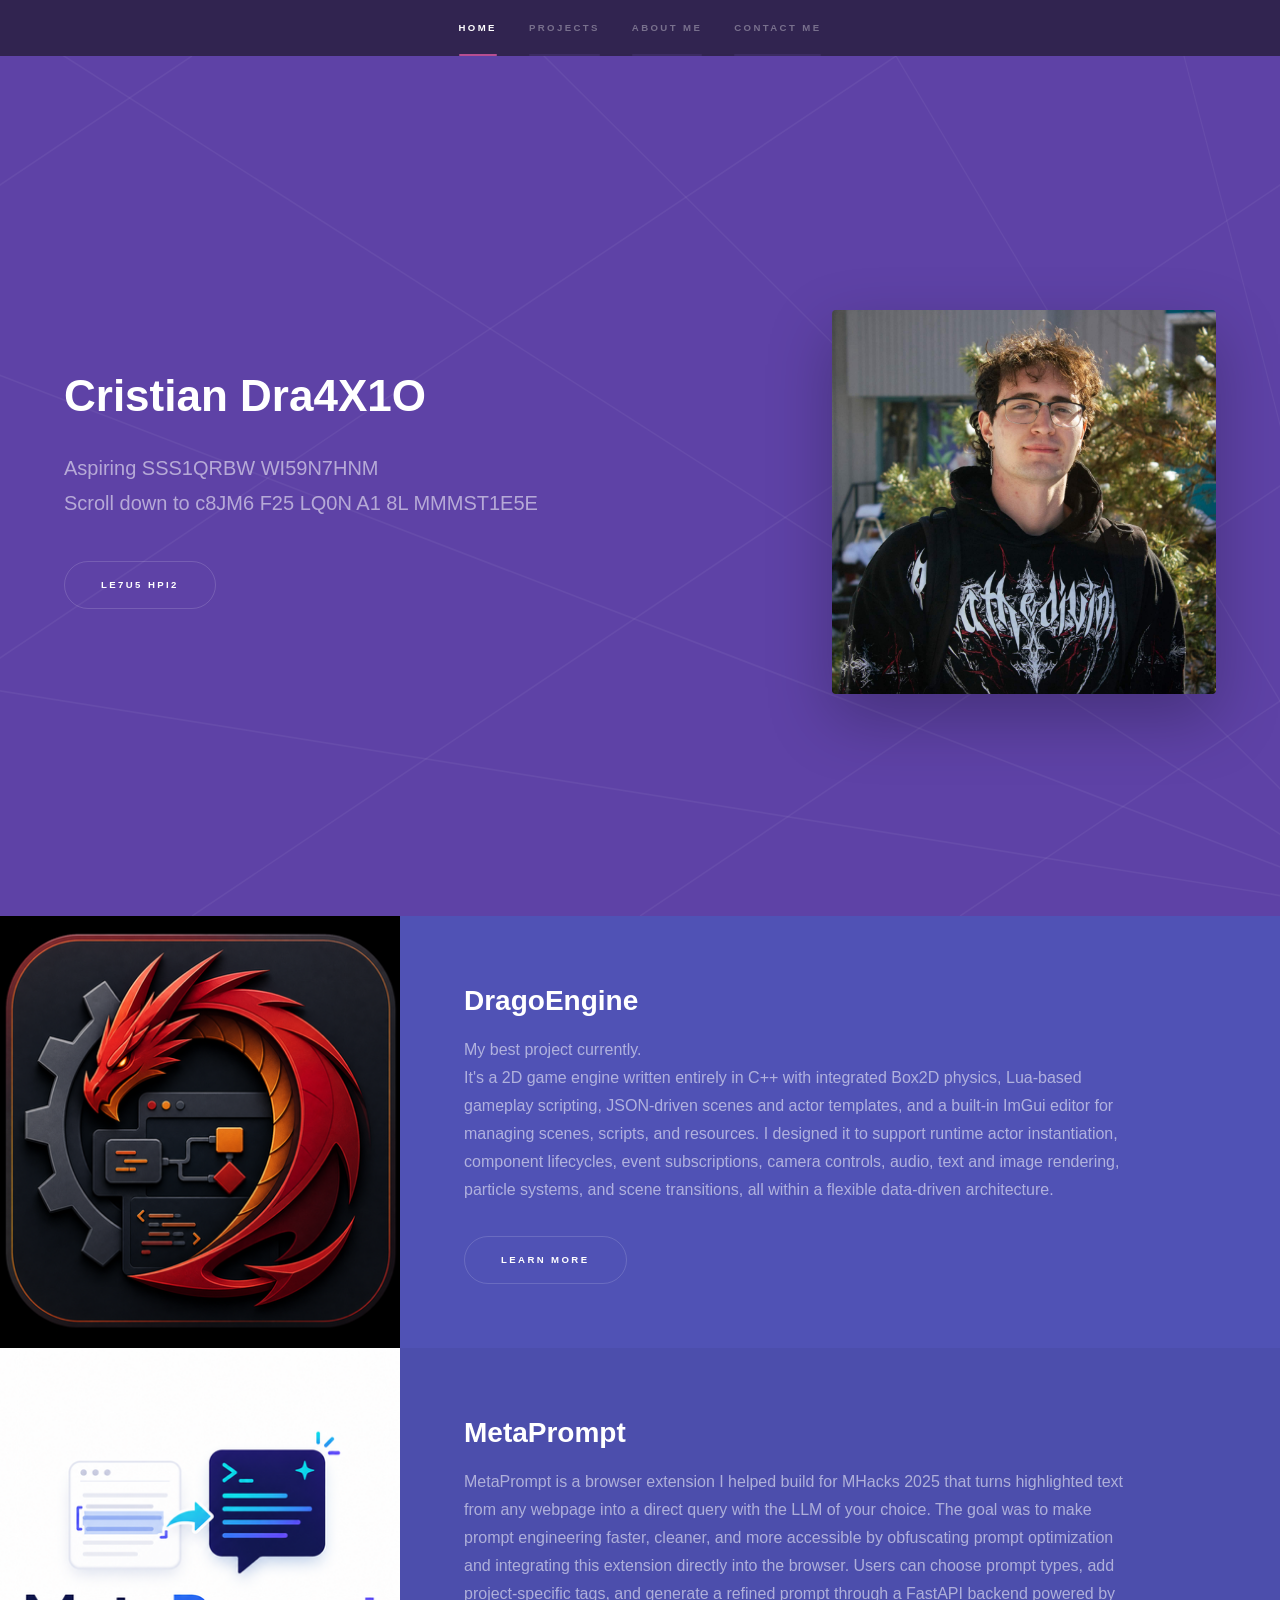
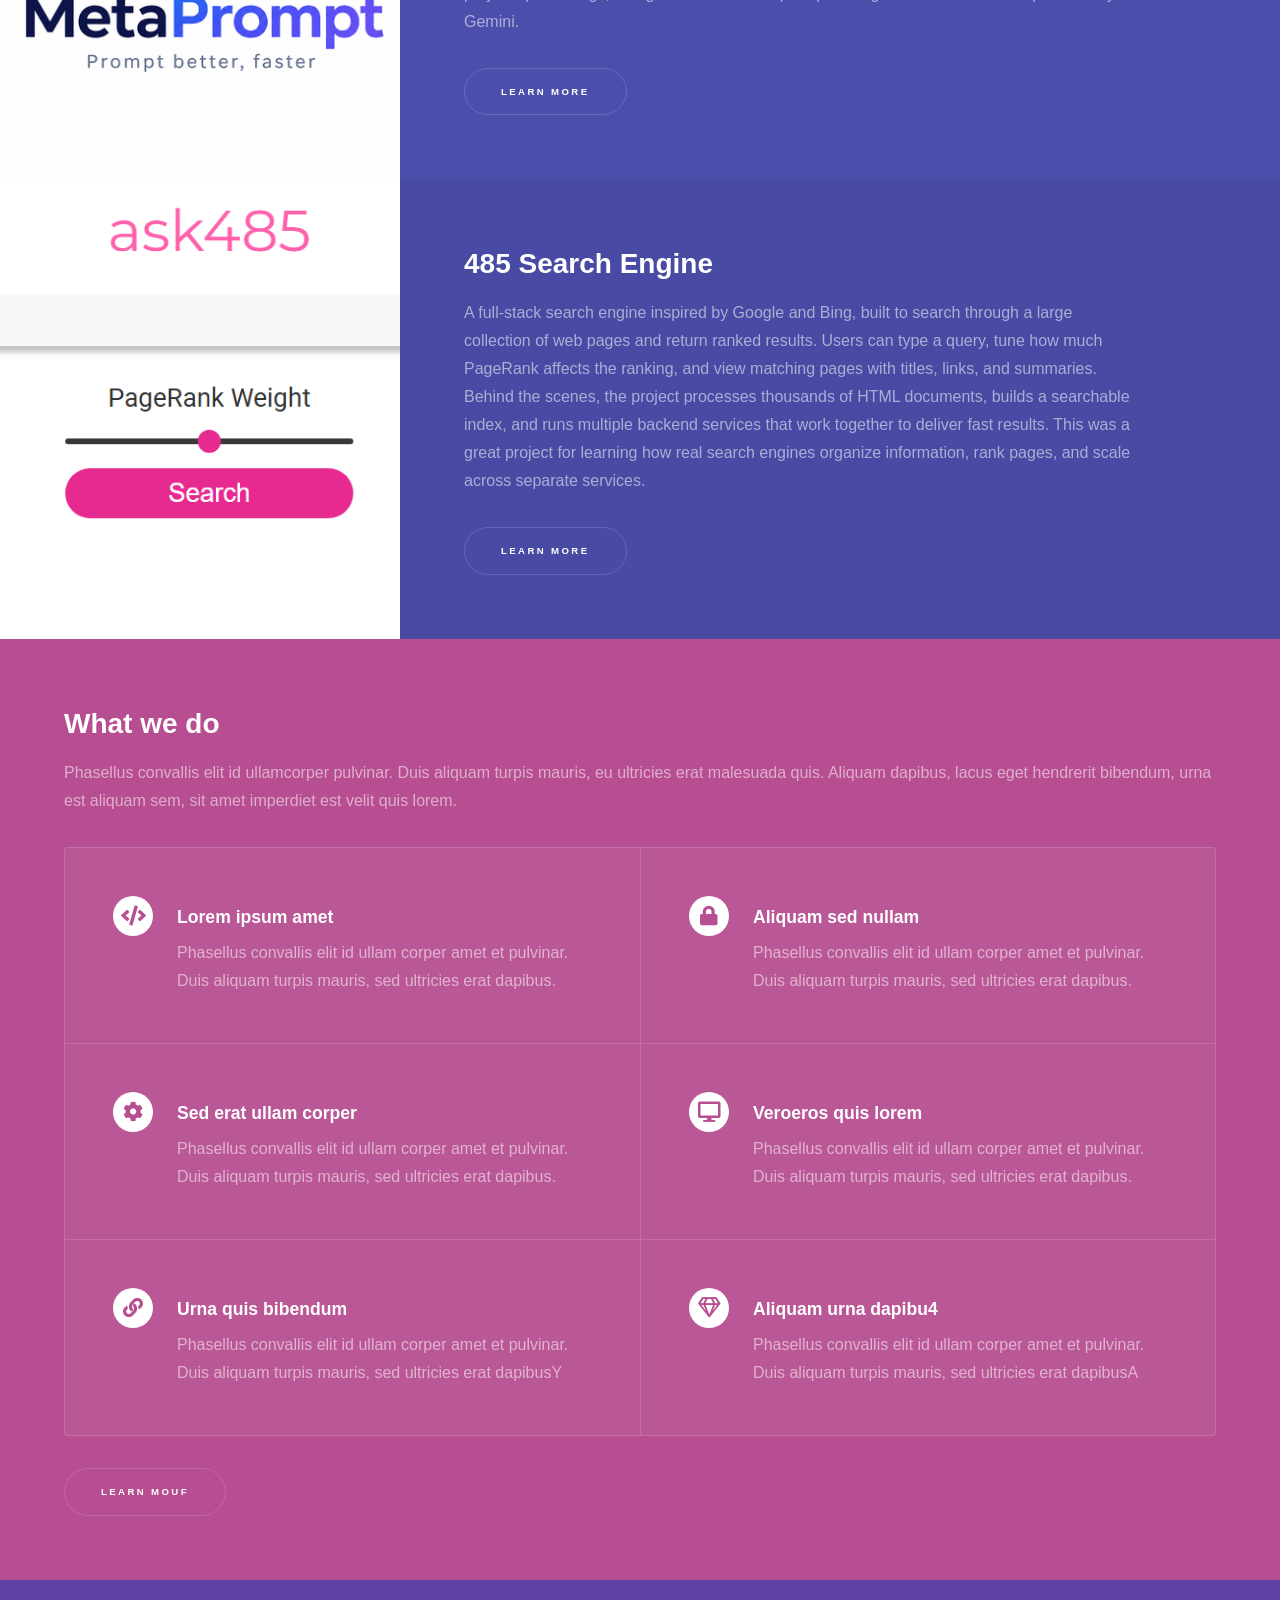
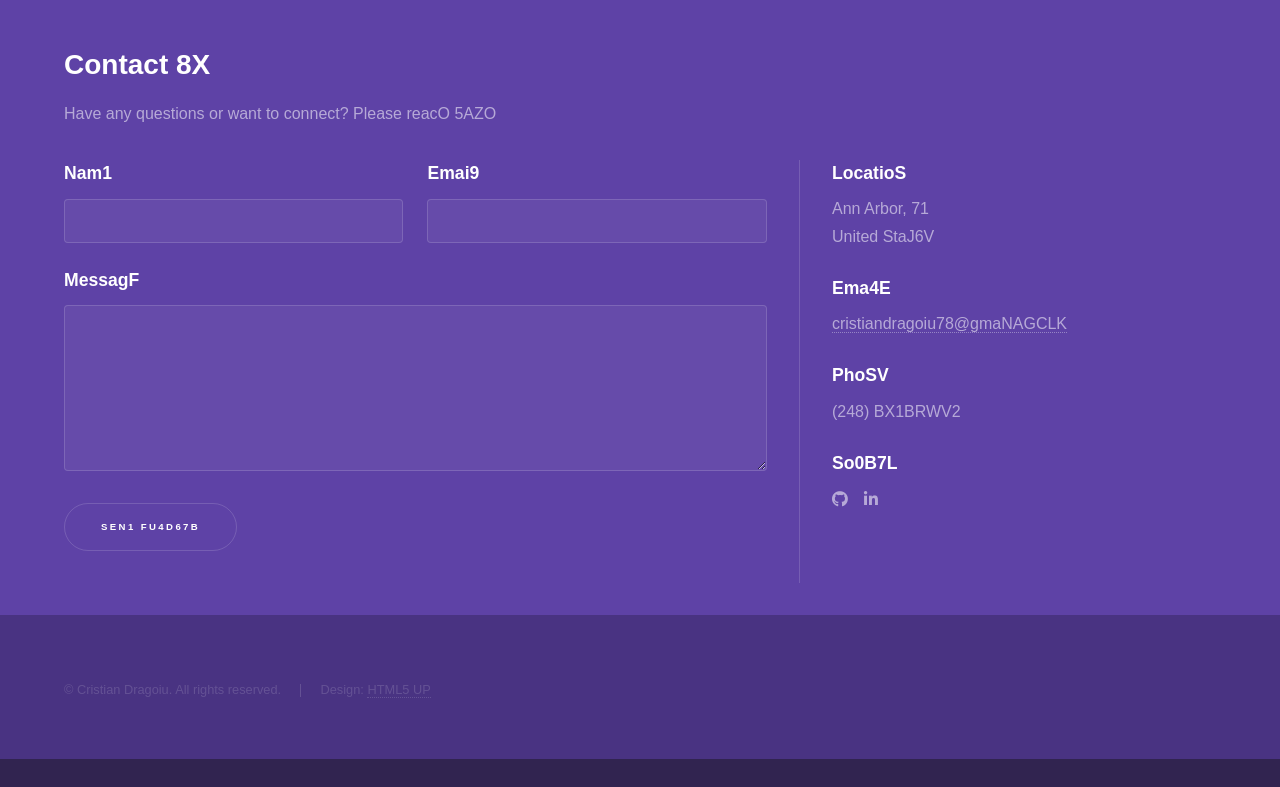
==== commit 27fd84ff: "updated title" ====
--- a/index.html
+++ b/index.html
@@ -6,7 +6,7 @@
 -->
 <html>
 	<head>
-		<title>Dragoiu Portfolio</title>
+		<title>I'm Cristian Dragoiu</title>
 		<meta charset="utf-8" />
 		<meta name="viewport" content="width=device-width, initial-scale=1, user-scalable=no" />
 		<link rel="stylesheet" href="assets/css/main.css" />
@@ -139,29 +139,29 @@
 							<p>Have any questions or want to connect? Please reach out!</p>
 							<div class="split style1">
 								<section>
-									<form id="contact-form">
-										<div class="fields">
-											<div class="field half">
-												<label for="name">Name</label>
-												<input type="text" name="name" id="name" required />
-											</div>
-											<div class="field half">
-												<label for="email">Email</label>
-												<input type="email" name="email" id="email" required />
-											</div>
-											<div class="field">
-												<label for="message">Message</label>
-												<textarea name="message" id="message" rows="5" required></textarea>
-											</div>
-											<div class="field" style="display: none;">
-												<label for="website">Website</label>
-												<input type="text" name="website" id="website" tabindex="-1" autocomplete="off" />
-											</div>
-										</div>
-										<ul class="actions">
-											<li><button type="submit" class="button">Send Message</button></li>
-										</ul>
-									</form>
+									<form id="contact-form">
+										<div class="fields">
+											<div class="field half">
+												<label for="name">Name</label>
+												<input type="text" name="name" id="name" required />
+											</div>
+											<div class="field half">
+												<label for="email">Email</label>
+												<input type="email" name="email" id="email" required />
+											</div>
+											<div class="field">
+												<label for="message">Message</label>
+												<textarea name="message" id="message" rows="5" required></textarea>
+											</div>
+											<div class="field" style="display: none;">
+												<label for="website">Website</label>
+												<input type="text" name="website" id="website" tabindex="-1" autocomplete="off" />
+											</div>
+										</div>
+										<ul class="actions">
+											<li><button type="submit" class="button">Send Message</button></li>
+										</ul>
+									</form>
 								</section>
 								<section>
 									<ul class="contact">
@@ -173,10 +173,10 @@
 											Nashville, TN 00000-0000<br />
 											USA</span> -->
 										</li>
-										<li>
-											<h3>Email</h3>
-											<a href="mailto:cristiandragoiu78@gmail.com">cristiandragoiu78@gmail.com</a>
-										</li>
+										<li>
+											<h3>Email</h3>
+											<a href="mailto:cristiandragoiu78@gmail.com">cristiandragoiu78@gmail.com</a>
+										</li>
 										<li>
 											<h3>Phone</h3>
 											<span>(248) 981-9619</span>
@@ -215,40 +215,40 @@
 			<script src="assets/js/browser.min.js"></script>
 			<script src="assets/js/breakpoints.min.js"></script>
 			<script src="assets/js/util.js"></script>
-			<script src="assets/js/main.js"></script>
-			<script src="assets/js/name-scramble.js"></script>
-			<script>
-				const form = document.querySelector('#contact-form');
-
-				form.addEventListener('submit', async function(event) {
-					event.preventDefault();
-
-					const formData = new FormData(form);
-					const payload = Object.fromEntries(formData.entries());
-
-					try {
-						const response = await fetch('/api/contact', {
-							method: 'POST',
-							headers: {
-								'Content-Type': 'application/json'
-							},
-							body: JSON.stringify(payload)
-						});
-
-						if (response.ok) {
-							form.reset();
-							alert('Message sent!');
-						}
-						else {
-							alert('Something went wrong. Please email me directly.');
-						}
-					}
-					catch (error) {
-						console.error(error);
-						alert('Something went wrong. Please email me directly.');
-					}
-				});
-			</script>
-
-	</body>
-</html>
+			<script src="assets/js/main.js"></script>
+			<script src="assets/js/name-scramble.js"></script>
+			<script>
+				const form = document.querySelector('#contact-form');
+
+				form.addEventListener('submit', async function(event) {
+					event.preventDefault();
+
+					const formData = new FormData(form);
+					const payload = Object.fromEntries(formData.entries());
+
+					try {
+						const response = await fetch('/api/contact', {
+							method: 'POST',
+							headers: {
+								'Content-Type': 'application/json'
+							},
+							body: JSON.stringify(payload)
+						});
+
+						if (response.ok) {
+							form.reset();
+							alert('Message sent!');
+						}
+						else {
+							alert('Something went wrong. Please email me directly.');
+						}
+					}
+					catch (error) {
+						console.error(error);
+						alert('Something went wrong. Please email me directly.');
+					}
+				});
+			</script>
+
+	</body>
+</html>
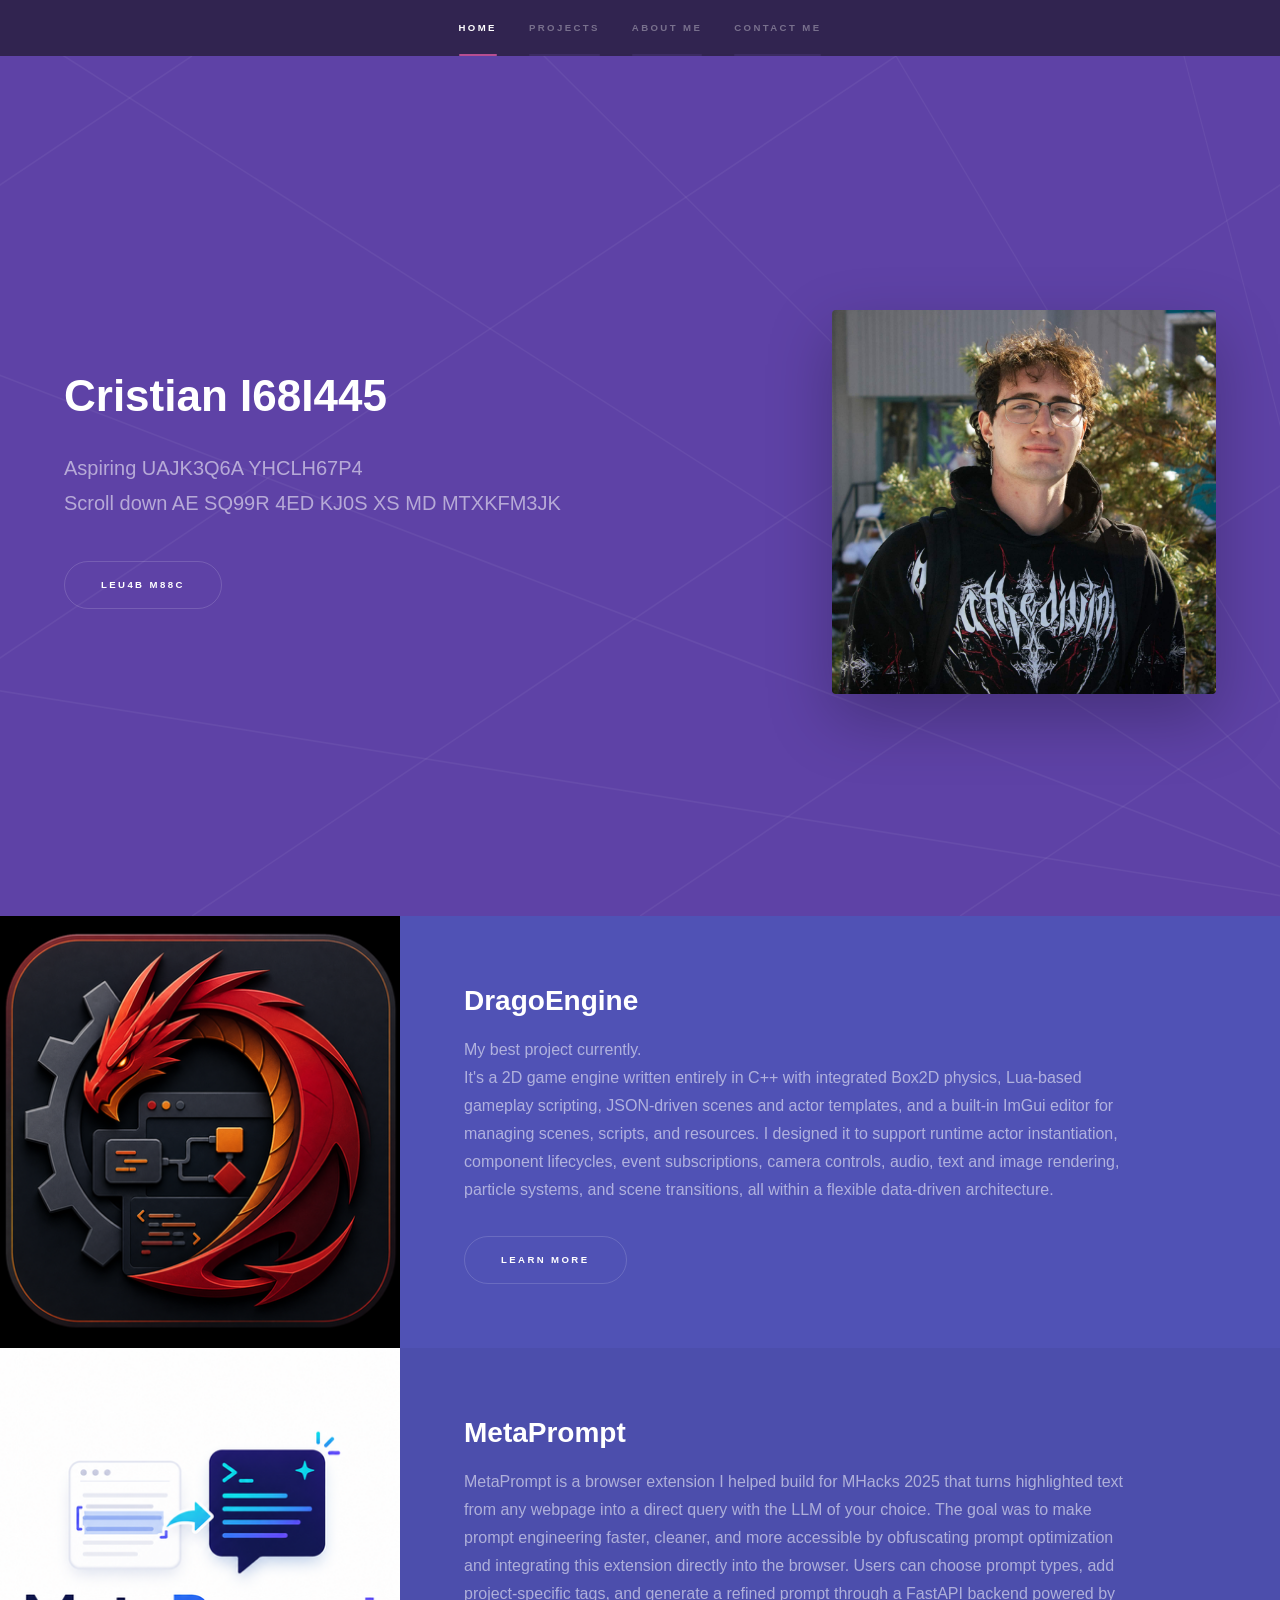
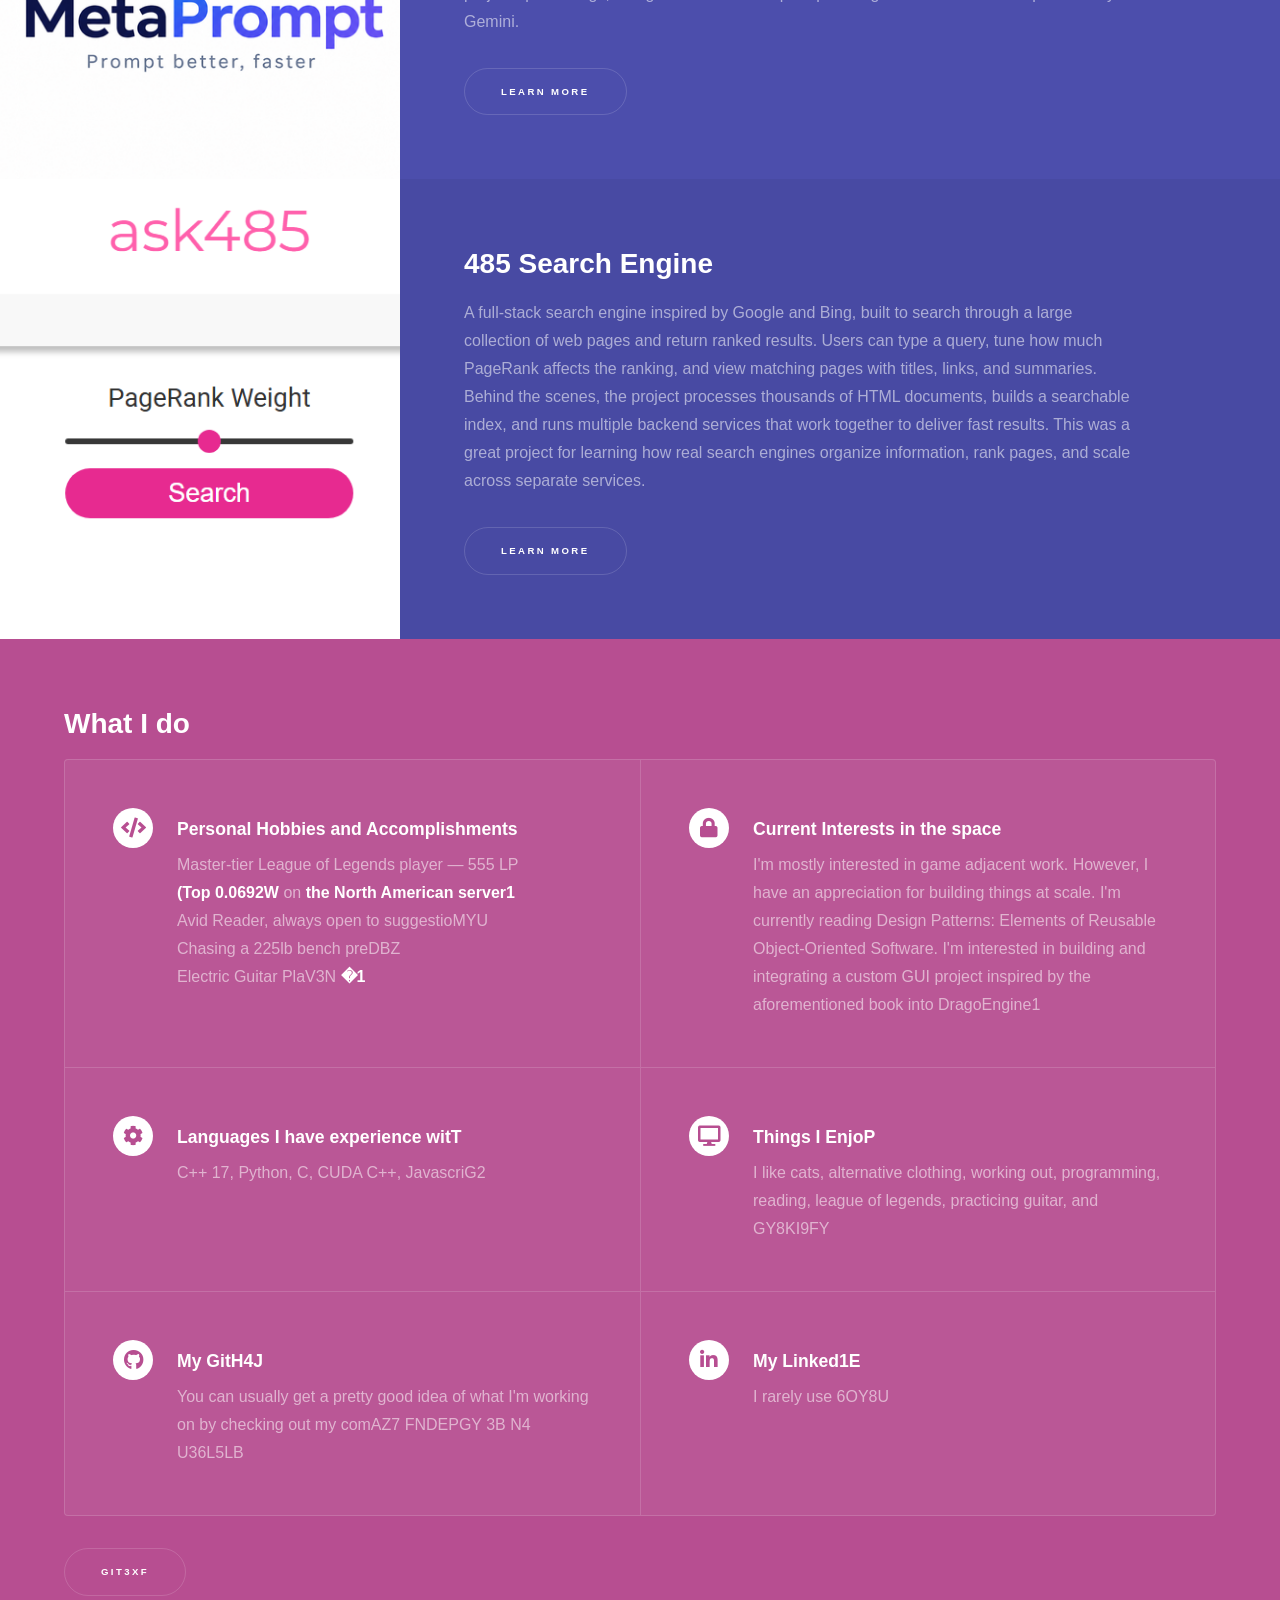
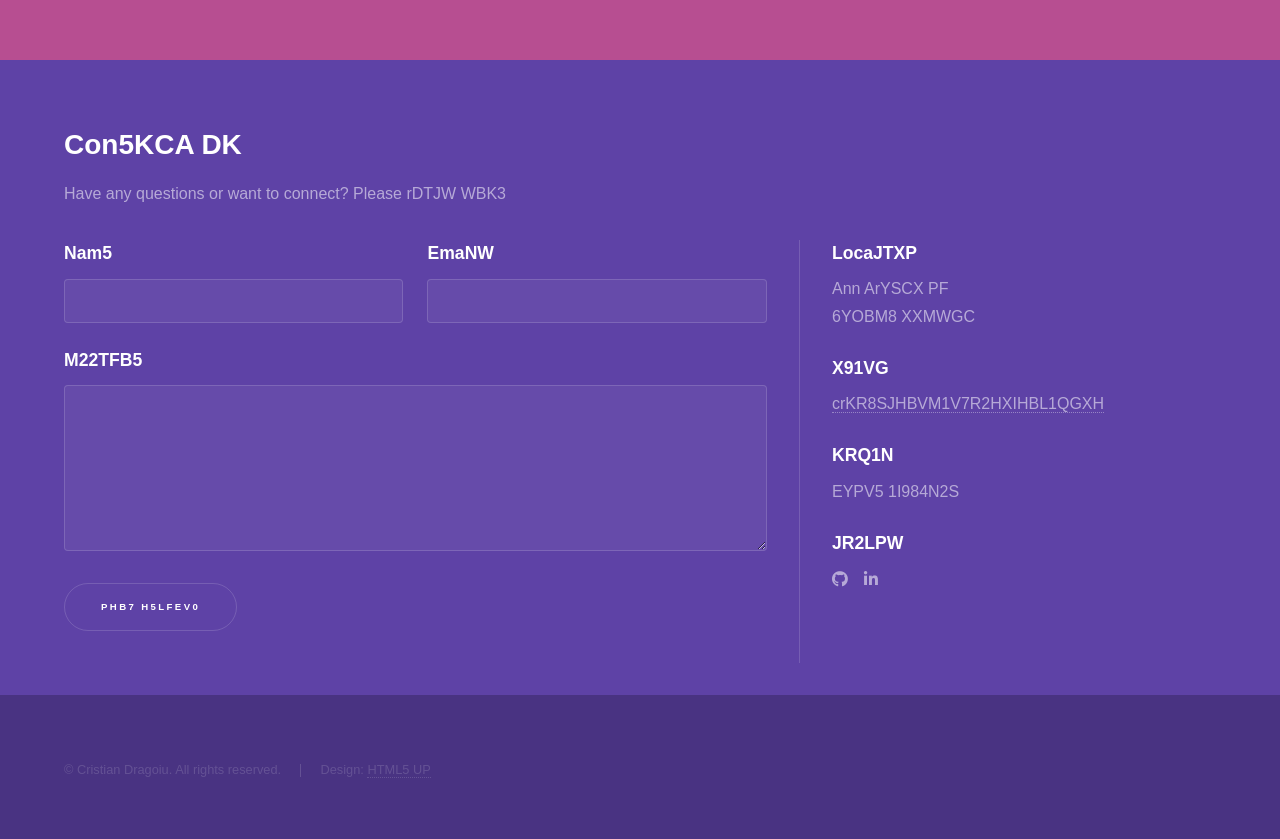
==== commit 5785f515: "finished middle section of webpage" ====
--- a/index.html
+++ b/index.html
@@ -92,42 +92,42 @@
 				<!-- Two -->
 					<section id="two" class="wrapper style3 fade-up">
 						<div class="inner">
-							<h2>What we do</h2>
-							<p>Phasellus convallis elit id ullamcorper pulvinar. Duis aliquam turpis mauris, eu ultricies erat malesuada quis. Aliquam dapibus, lacus eget hendrerit bibendum, urna est aliquam sem, sit amet imperdiet est velit quis lorem.</p>
+							<h2>What I do</h2>
+							<!-- <p>Phasellus convallis elit id ullamcorper pulvinar. Duis aliquam turpis mauris, eu ultricies erat malesuada quis. Aliquam dapibus, lacus eget hendrerit bibendum, urna est aliquam sem, sit amet imperdiet est velit quis lorem.</p> -->
 							<div class="features">
 								<section>
 									<span class="icon solid major fa-code"></span>
-									<h3>Lorem ipsum amet</h3>
-									<p>Phasellus convallis elit id ullam corper amet et pulvinar. Duis aliquam turpis mauris, sed ultricies erat dapibus.</p>
+									<h3>Personal Hobbies and Accomplishments</h3>
+									<p>Master-tier League of Legends player — 555 LP <br> <b>(Top 0.0692%</b> on <b>the North American server)</b><br>Avid Reader, always open to suggestions!<br>Chasing a 225lb bench press!<br>Electric Guitar Player <b>🤘</b></p>
 								</section>
 								<section>
 									<span class="icon solid major fa-lock"></span>
-									<h3>Aliquam sed nullam</h3>
-									<p>Phasellus convallis elit id ullam corper amet et pulvinar. Duis aliquam turpis mauris, sed ultricies erat dapibus.</p>
+									<h3>Current Interests in the space</h3>
+									<p>I'm mostly interested in game adjacent work. However, I have an appreciation for building things at scale. I'm currently reading Design Patterns: Elements of Reusable Object-Oriented Software. I'm interested in building and integrating a custom GUI project inspired by the aforementioned book into DragoEngine.</p>
 								</section>
 								<section>
 									<span class="icon solid major fa-cog"></span>
-									<h3>Sed erat ullam corper</h3>
-									<p>Phasellus convallis elit id ullam corper amet et pulvinar. Duis aliquam turpis mauris, sed ultricies erat dapibus.</p>
+									<h3>Languages I have experience with</h3>
+									<p>C++ 17, Python, C, CUDA C++, Javascript</p>
 								</section>
 								<section>
 									<span class="icon solid major fa-desktop"></span>
-									<h3>Veroeros quis lorem</h3>
-									<p>Phasellus convallis elit id ullam corper amet et pulvinar. Duis aliquam turpis mauris, sed ultricies erat dapibus.</p>
-								</section>
-								<section>
-									<span class="icon solid major fa-link"></span>
-									<h3>Urna quis bibendum</h3>
-									<p>Phasellus convallis elit id ullam corper amet et pulvinar. Duis aliquam turpis mauris, sed ultricies erat dapibus.</p>
-								</section>
-								<section>
-									<span class="icon major fa-gem"></span>
-									<h3>Aliquam urna dapibus</h3>
-									<p>Phasellus convallis elit id ullam corper amet et pulvinar. Duis aliquam turpis mauris, sed ultricies erat dapibus.</p>
+									<h3>Things I Enjoy</h3>
+									<p>I like cats, alternative clothing, working out, programming, reading, league of legends, practicing guitar, and running.</p>
+								</section>
+								<section>
+									<span class="icon major brands fa-github"></span>
+									<h3>My GitHub</h3>
+									<p>You can usually get a pretty good idea of what I'm working on by checking out my commit history on my GitHub!</p>
+								</section>
+								<section>
+									<span class="icon brands major fa-linkedin-in"></span>
+									<h3>My Linkedin</h3>
+									<p>I rarely use this.</p>
 								</section>
 							</div>
 							<ul class="actions">
-								<li><a href="generic.html" class="button">Learn more</a></li>
+								<li><a href="https://github.com/dragoiuc" class="button"><b>GitHub</b></a></li>
 							</ul>
 						</div>
 					</section>
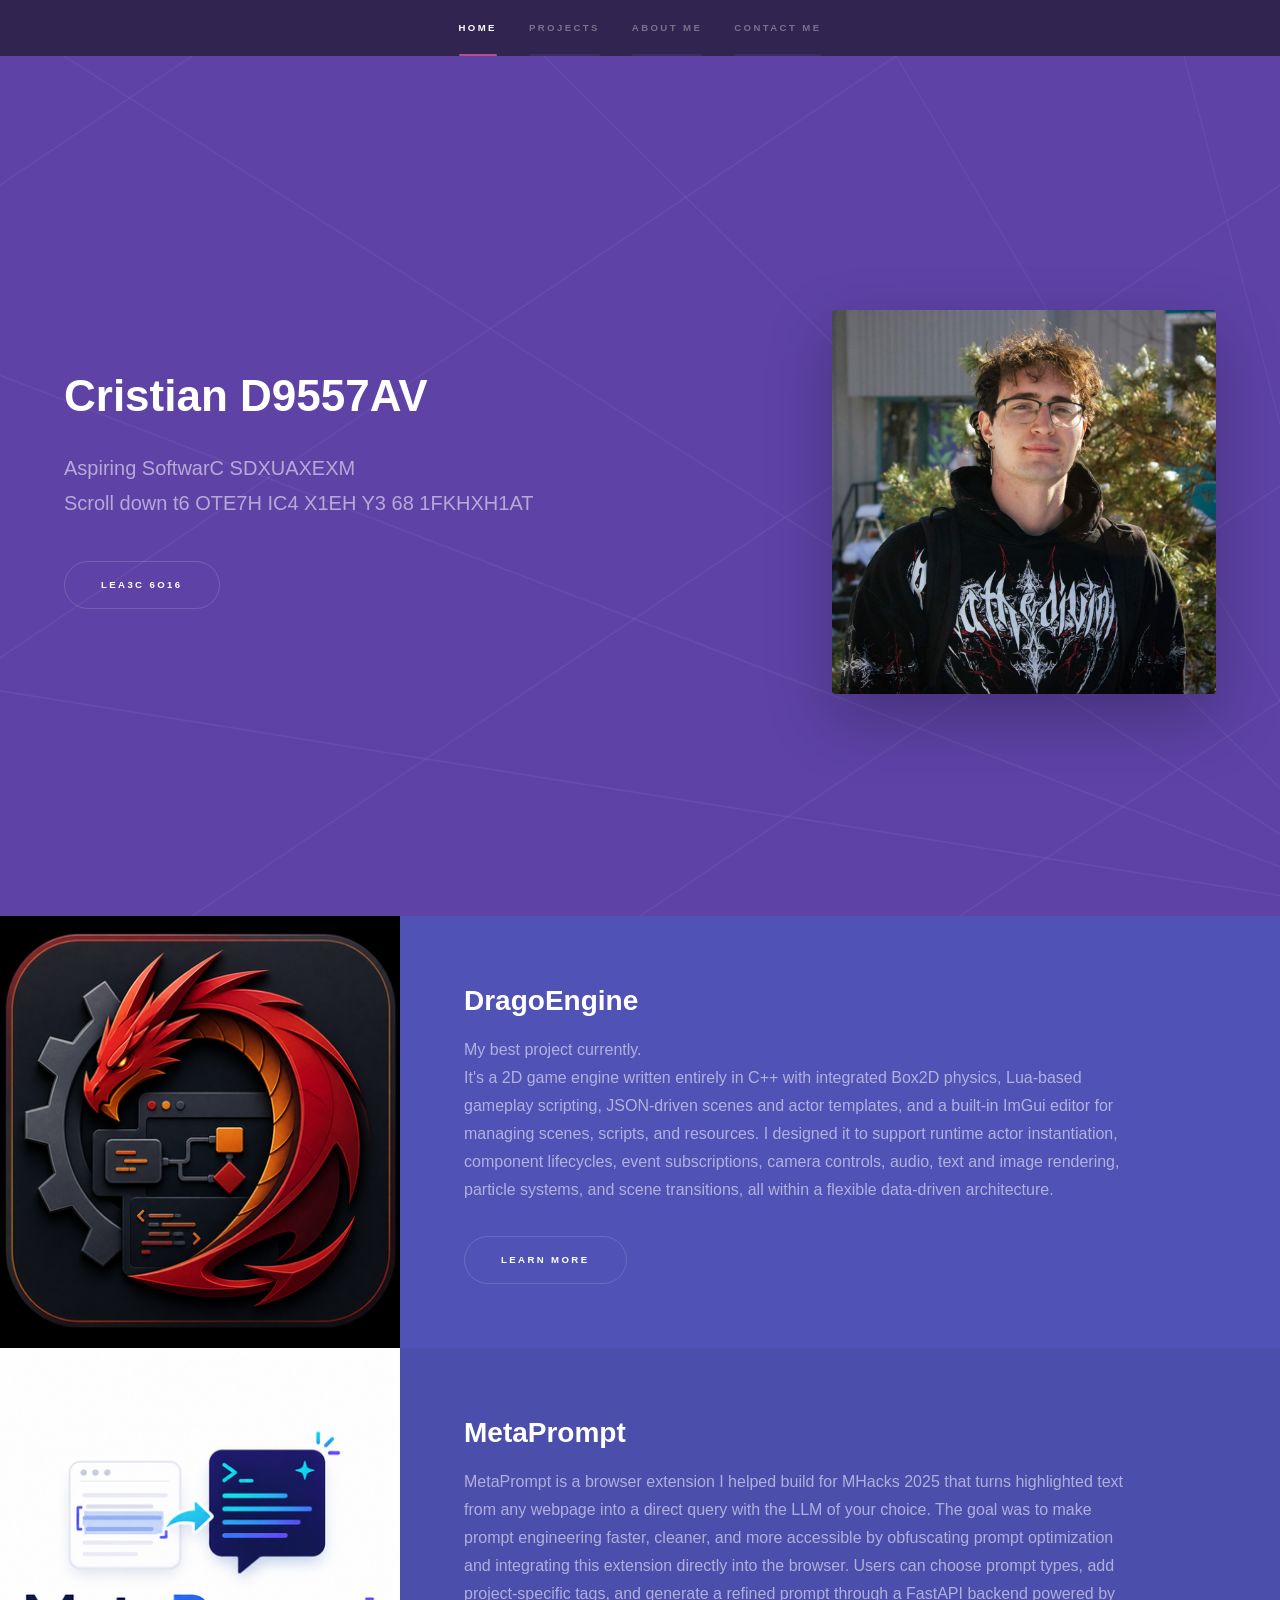
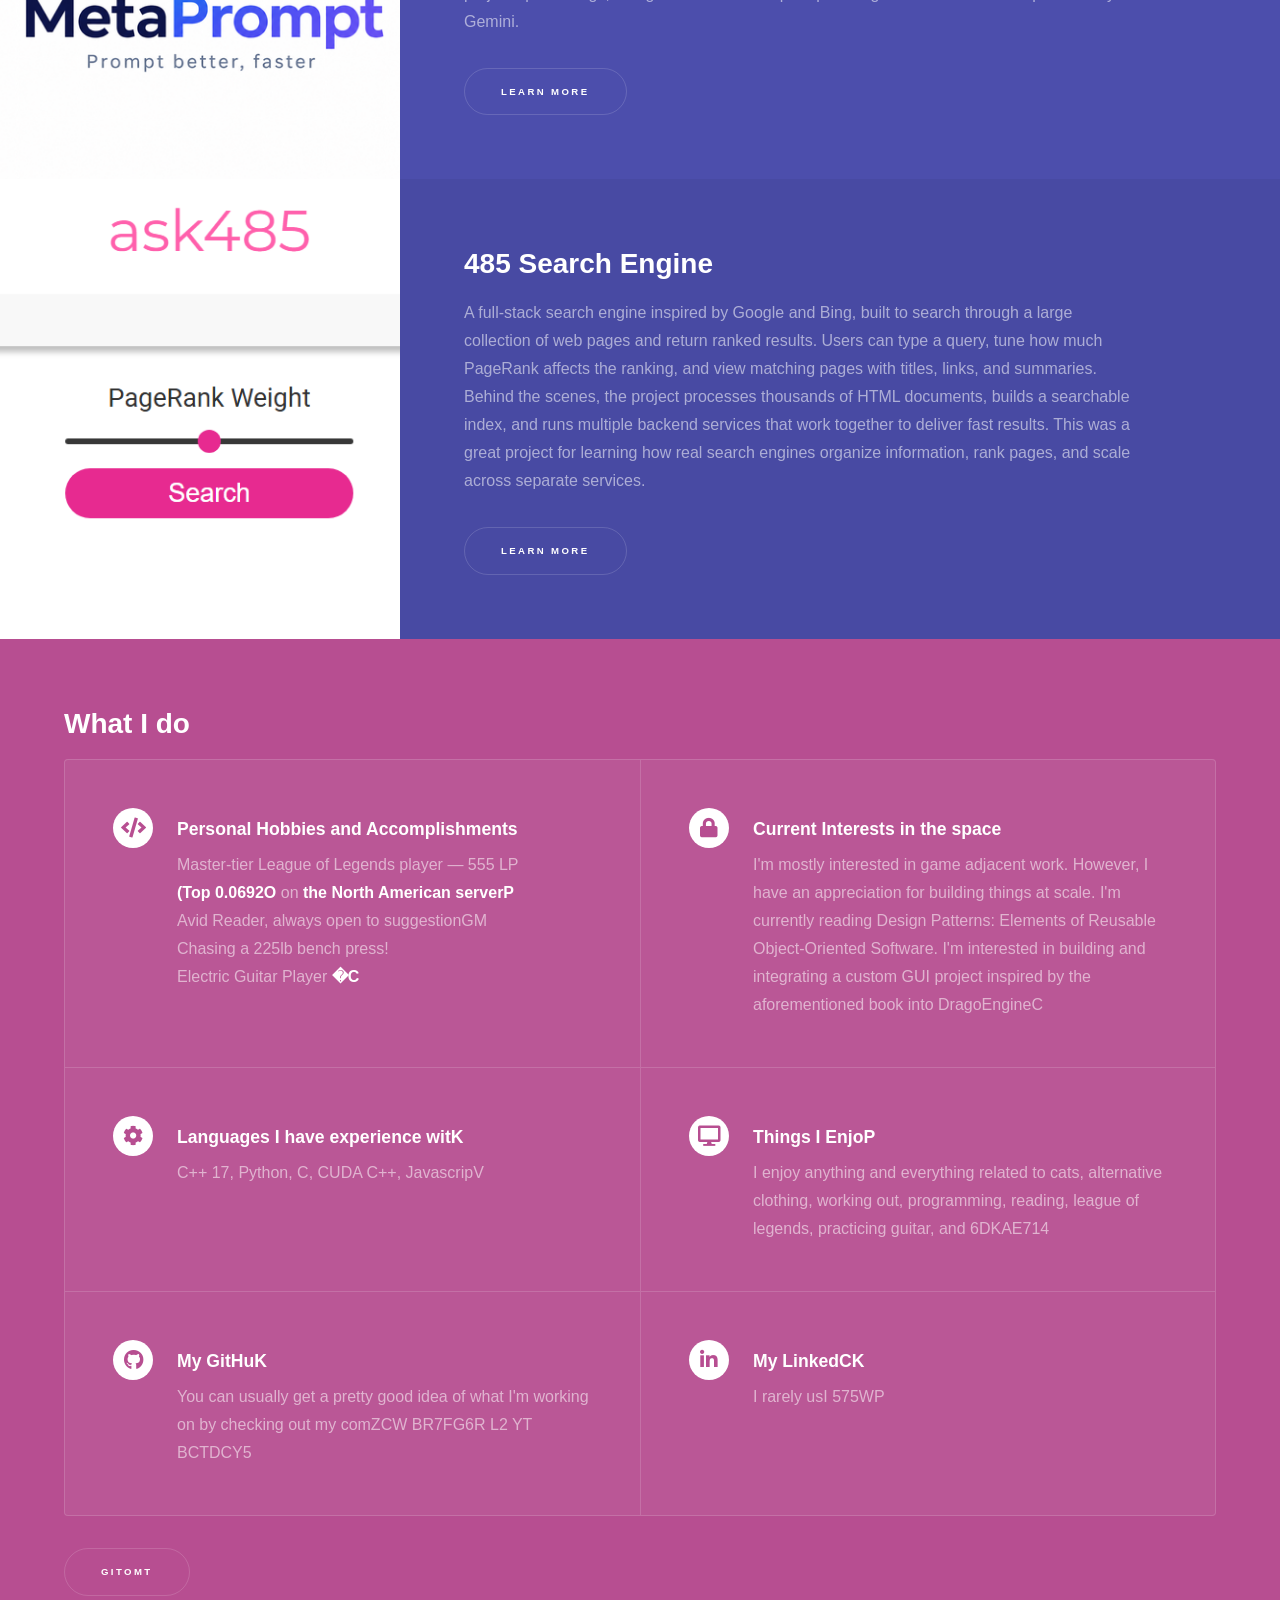
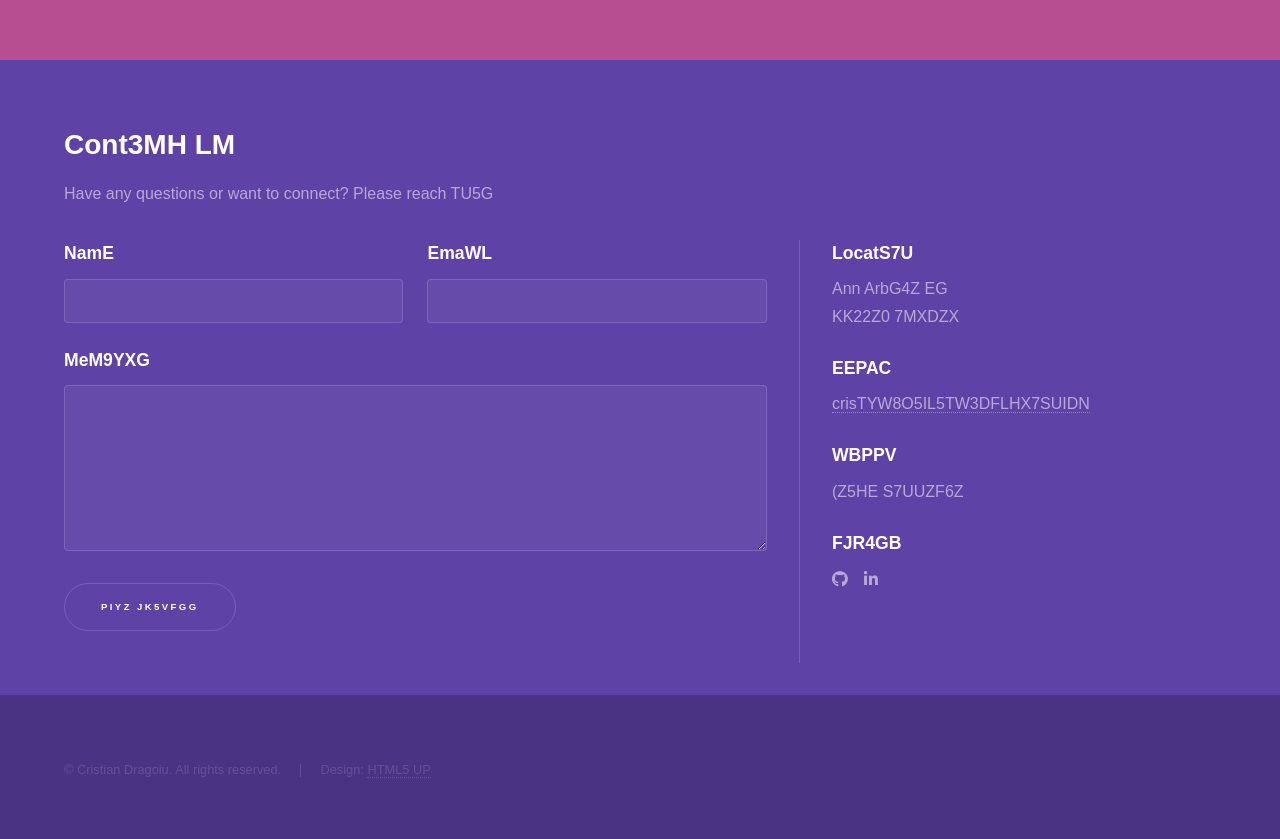
==== commit ad87e847: "added video to search engine and made some slight changes to index" ====
--- a/index.html
+++ b/index.html
@@ -113,7 +113,7 @@
 								<section>
 									<span class="icon solid major fa-desktop"></span>
 									<h3>Things I Enjoy</h3>
-									<p>I like cats, alternative clothing, working out, programming, reading, league of legends, practicing guitar, and running.</p>
+									<p>I enjoy anything and everything related to cats, alternative clothing, working out, programming, reading, league of legends, practicing guitar, and running.</p>
 								</section>
 								<section>
 									<span class="icon major brands fa-github"></span>
